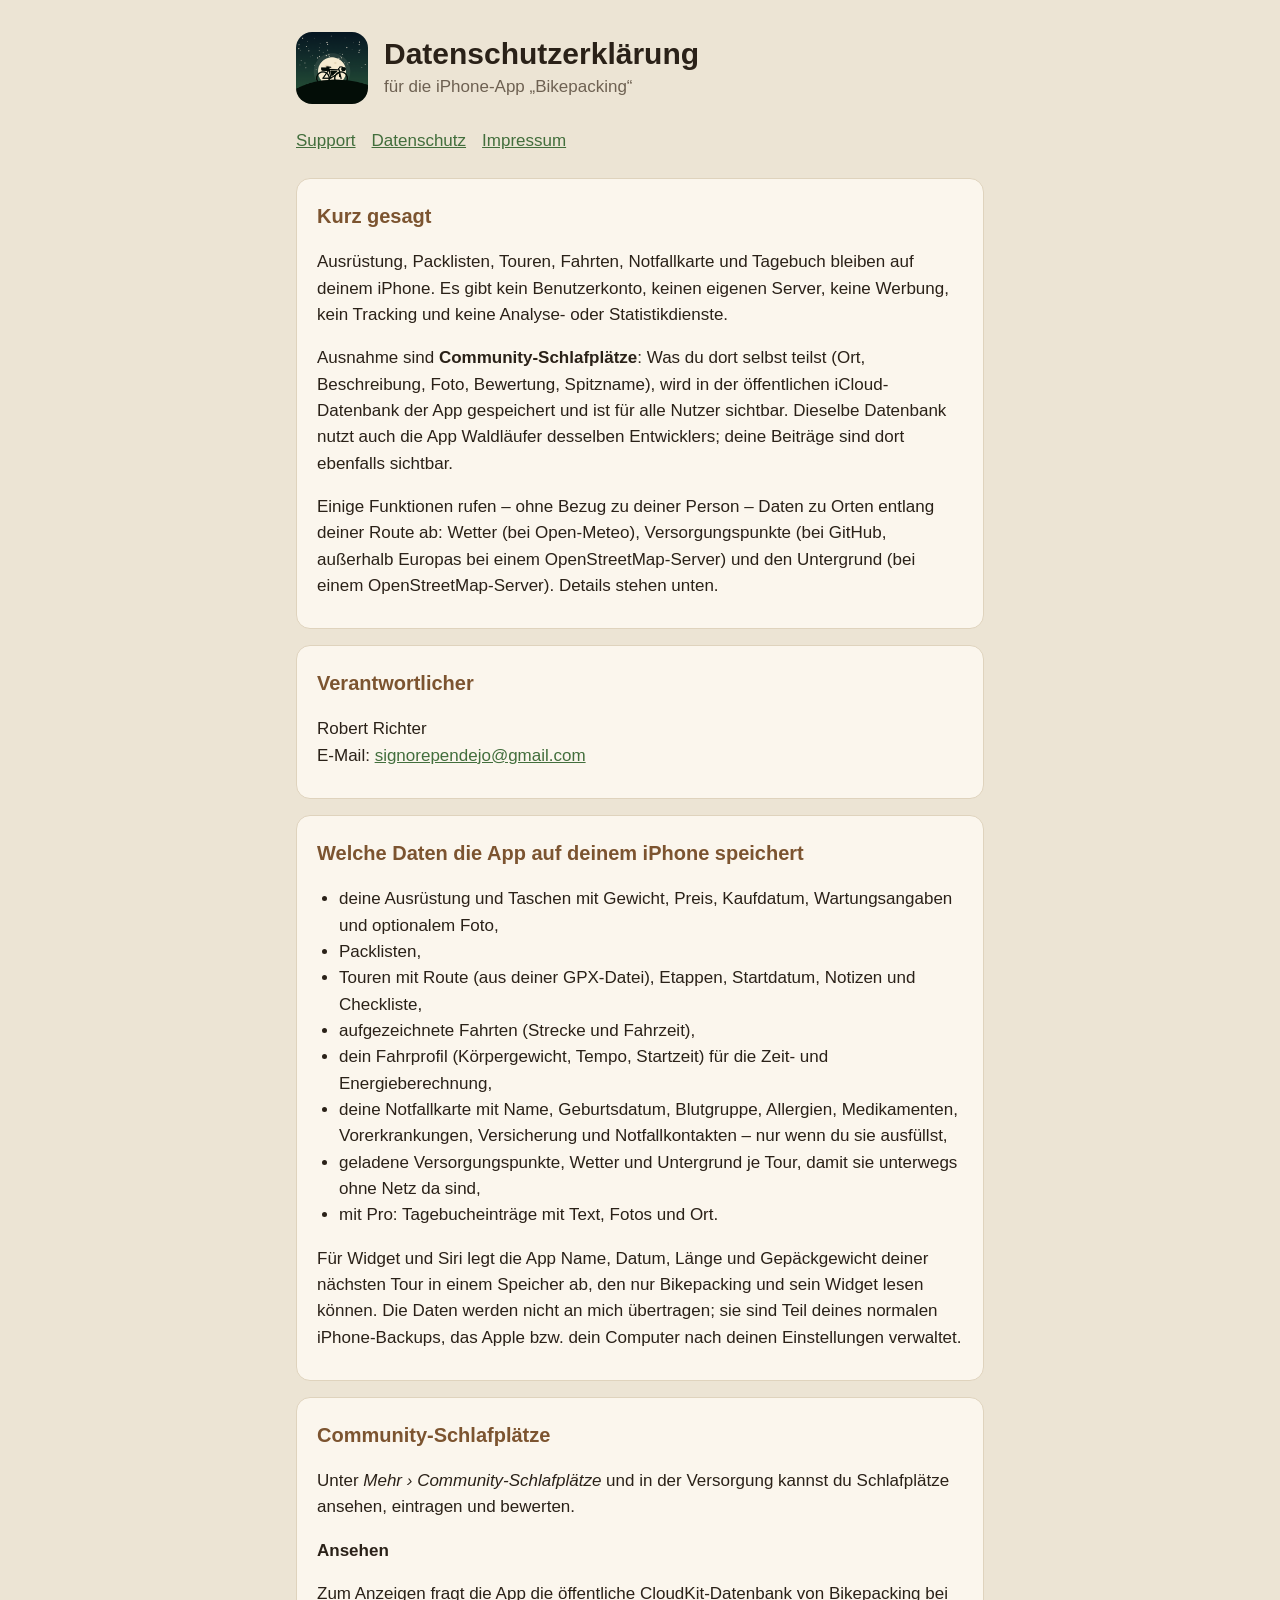
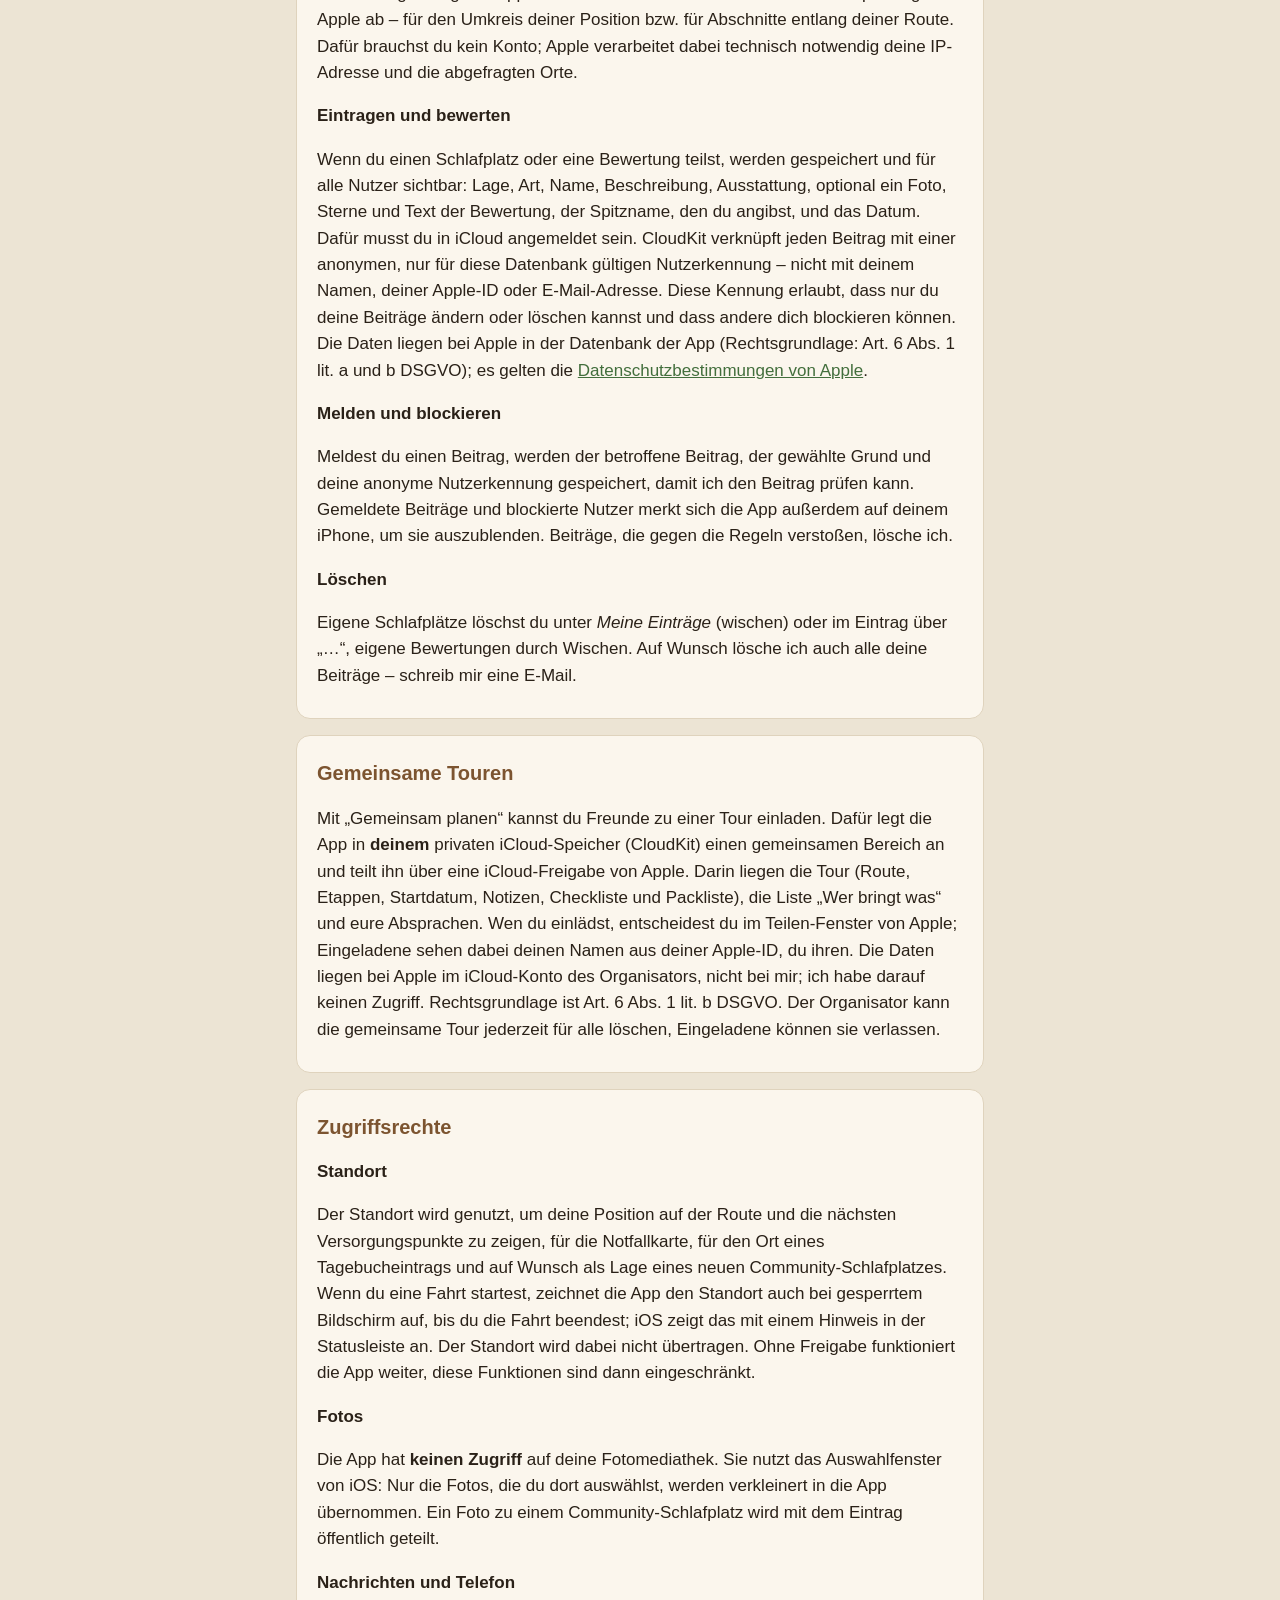
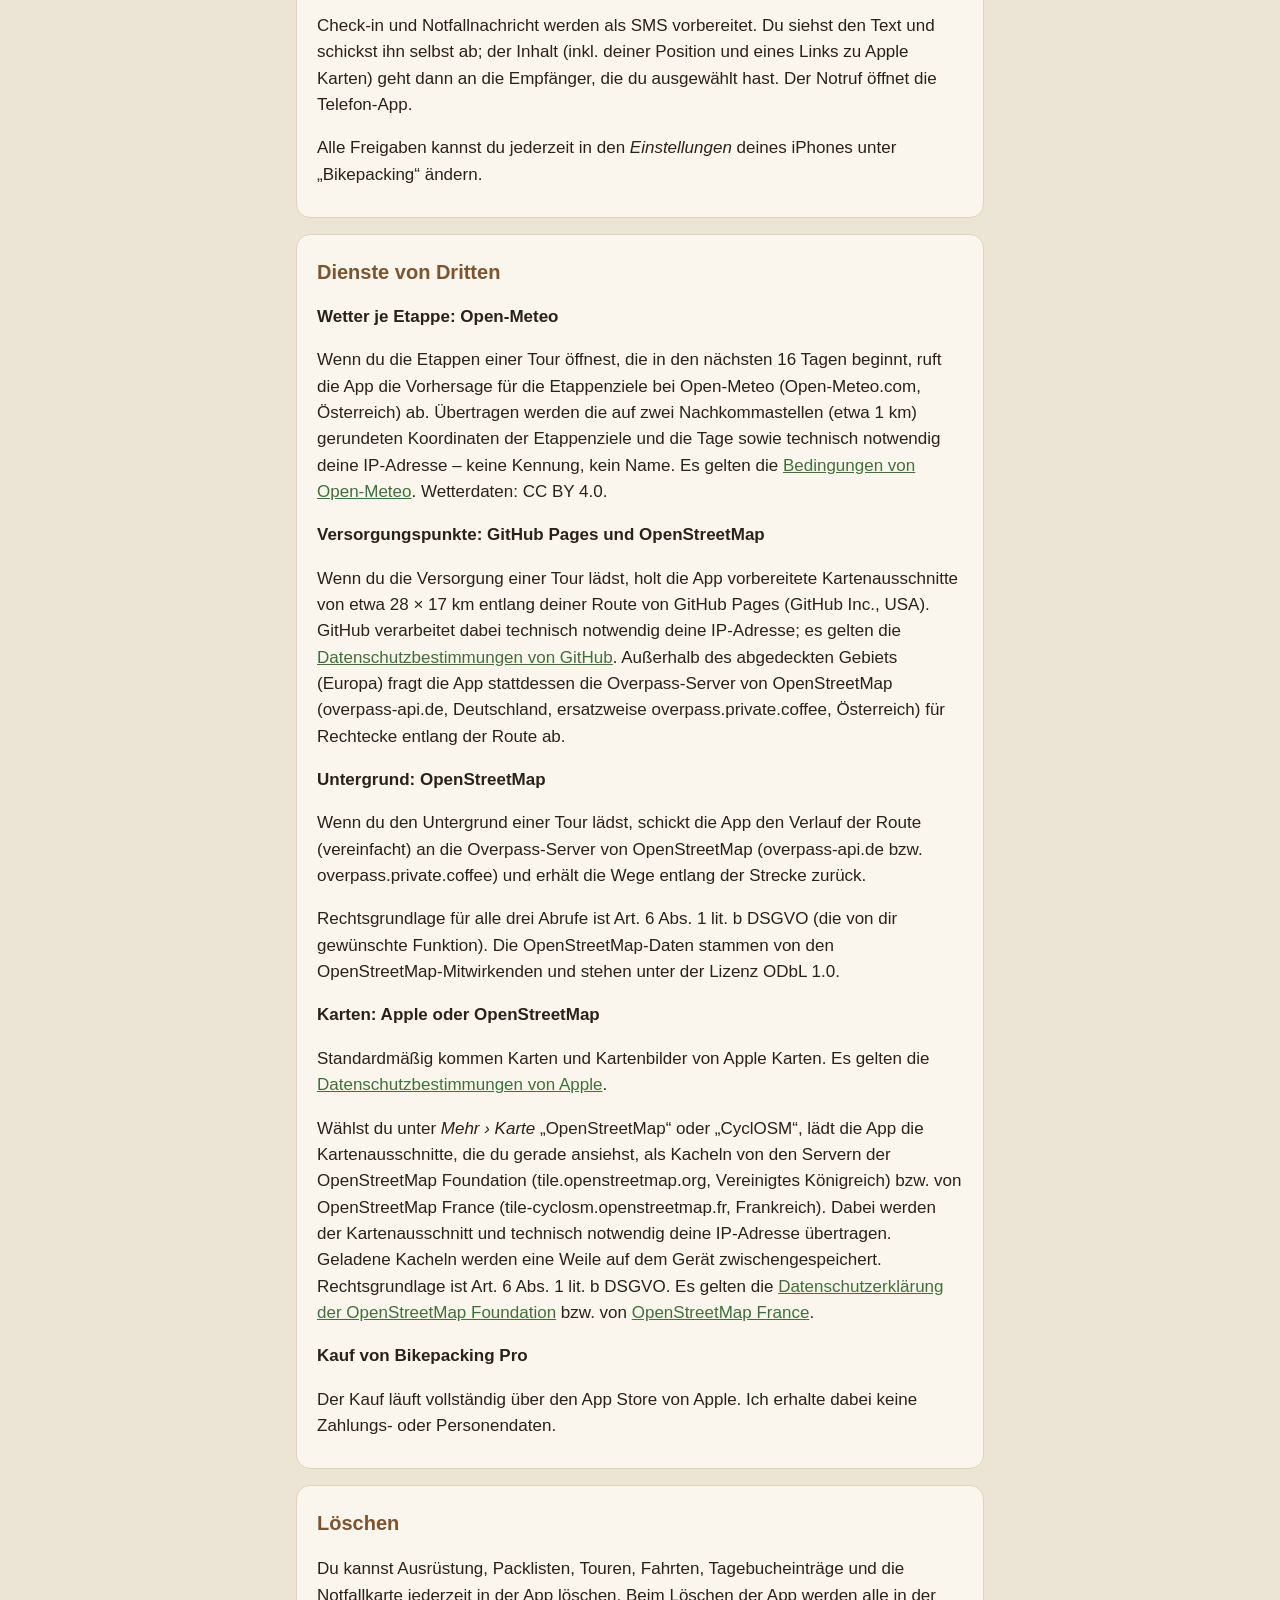
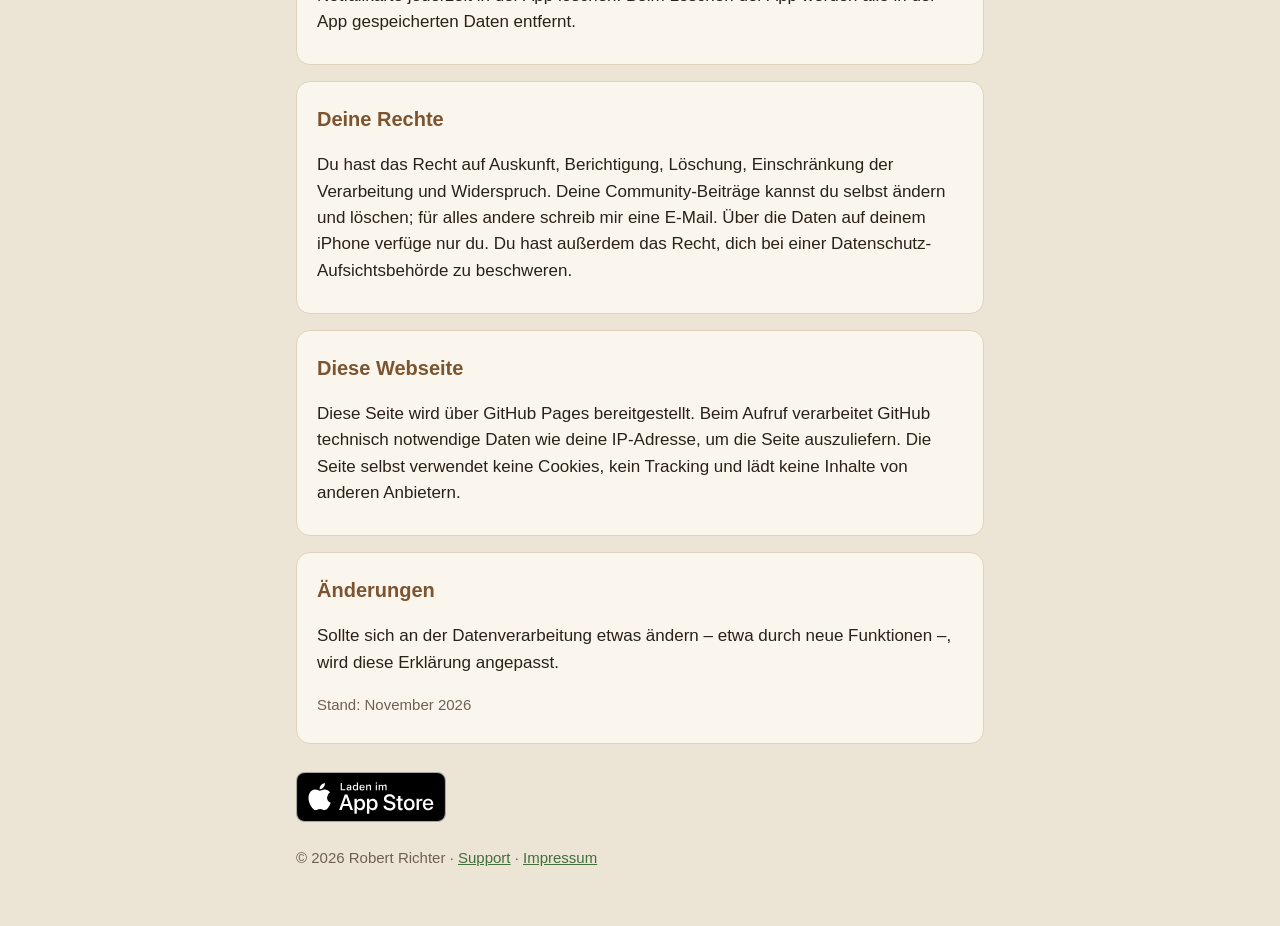
==== datenschutz.html @ 07f0cc4a "App-Store-Button in Impressum und Datenschutz Co-Authored-By: Claude Opus 5.5 <noreply@anthropic.com" ====
<!doctype html>
<html lang="de">
<head>
  <meta charset="utf-8">
  <meta name="viewport" content="width=device-width, initial-scale=1">
  <title>Bikepacking – Datenschutz</title>
  <meta name="description" content="Datenschutzerklärung der iPhone-App Bikepacking.">
  <link rel="icon" href="icon.png">
  <link rel="stylesheet" href="style.css">
</head>
<body>
<main>
  <header>
    <img src="icon.png" alt="">
    <div>
      <h1>Datenschutzerklärung</h1>
      <p>für die iPhone-App „Bikepacking“</p>
    </div>
  </header>
  <nav>
    <a href="./">Support</a>
    <a href="datenschutz.html">Datenschutz</a>
    <a href="impressum.html">Impressum</a>
  </nav>

  <section>
    <h2>Kurz gesagt</h2>
    <p>Ausrüstung, Packlisten, Touren, Fahrten, Notfallkarte und Tagebuch bleiben auf deinem iPhone. Es gibt kein Benutzerkonto,
      keinen eigenen Server, keine Werbung, kein Tracking und keine Analyse- oder Statistikdienste.</p>
    <p>Ausnahme sind <strong>Community-Schlafplätze</strong>: Was du dort selbst teilst (Ort, Beschreibung, Foto, Bewertung, Spitzname),
      wird in der öffentlichen iCloud-Datenbank der App gespeichert und ist für alle Nutzer sichtbar. Dieselbe Datenbank nutzt auch die App
      Waldläufer desselben Entwicklers; deine Beiträge sind dort ebenfalls sichtbar.</p>
    <p>Einige Funktionen rufen – ohne Bezug zu deiner Person – Daten zu Orten entlang deiner Route ab: Wetter (bei Open-Meteo),
      Versorgungspunkte (bei GitHub, außerhalb Europas bei einem OpenStreetMap-Server) und den Untergrund (bei einem
      OpenStreetMap-Server). Details stehen unten.</p>
  </section>

  <section>
    <h2>Verantwortlicher</h2>
    <p>Robert Richter<br>
      E-Mail: <a href="mailto:signorependejo@gmail.com">signorependejo@gmail.com</a></p>
  </section>

  <section>
    <h2>Welche Daten die App auf deinem iPhone speichert</h2>
    <ul>
      <li>deine Ausrüstung und Taschen mit Gewicht, Preis, Kaufdatum, Wartungsangaben und optionalem Foto,</li>
      <li>Packlisten,</li>
      <li>Touren mit Route (aus deiner GPX-Datei), Etappen, Startdatum, Notizen und Checkliste,</li>
      <li>aufgezeichnete Fahrten (Strecke und Fahrzeit),</li>
      <li>dein Fahrprofil (Körpergewicht, Tempo, Startzeit) für die Zeit- und Energieberechnung,</li>
      <li>deine Notfallkarte mit Name, Geburtsdatum, Blutgruppe, Allergien, Medikamenten, Vorerkrankungen, Versicherung und
        Notfallkontakten – nur wenn du sie ausfüllst,</li>
      <li>geladene Versorgungspunkte, Wetter und Untergrund je Tour, damit sie unterwegs ohne Netz da sind,</li>
      <li>mit Pro: Tagebucheinträge mit Text, Fotos und Ort.</li>
    </ul>
    <p>Für Widget und Siri legt die App Name, Datum, Länge und Gepäckgewicht deiner nächsten Tour in einem Speicher ab, den nur
      Bikepacking und sein Widget lesen können. Die Daten werden nicht an mich übertragen; sie sind Teil deines normalen
      iPhone-Backups, das Apple bzw. dein Computer nach deinen Einstellungen verwaltet.</p>
  </section>

  <section>
    <h2>Community-Schlafplätze</h2>
    <p>Unter <em>Mehr › Community-Schlafplätze</em> und in der Versorgung kannst du Schlafplätze ansehen, eintragen und bewerten.</p>
    <h3>Ansehen</h3>
    <p>Zum Anzeigen fragt die App die öffentliche CloudKit-Datenbank von Bikepacking bei Apple ab – für den Umkreis deiner Position
      bzw. für Abschnitte entlang deiner Route. Dafür brauchst du kein Konto; Apple verarbeitet dabei technisch notwendig deine
      IP-Adresse und die abgefragten Orte.</p>
    <h3>Eintragen und bewerten</h3>
    <p>Wenn du einen Schlafplatz oder eine Bewertung teilst, werden gespeichert und für alle Nutzer sichtbar: Lage, Art, Name,
      Beschreibung, Ausstattung, optional ein Foto, Sterne und Text der Bewertung, der Spitzname, den du angibst, und das Datum.
      Dafür musst du in iCloud angemeldet sein. CloudKit verknüpft jeden Beitrag mit einer anonymen, nur für diese Datenbank gültigen
      Nutzerkennung – nicht mit deinem Namen, deiner Apple-ID oder E-Mail-Adresse. Diese Kennung erlaubt, dass nur du deine
      Beiträge ändern oder löschen kannst und dass andere dich blockieren können. Die Daten liegen bei Apple in der Datenbank
      der App (Rechtsgrundlage: Art. 6 Abs. 1 lit. a und b DSGVO); es gelten die
      <a href="https://www.apple.com/de/legal/privacy/">Datenschutzbestimmungen von Apple</a>.</p>
    <h3>Melden und blockieren</h3>
    <p>Meldest du einen Beitrag, werden der betroffene Beitrag, der gewählte Grund und deine anonyme Nutzerkennung gespeichert, damit
      ich den Beitrag prüfen kann. Gemeldete Beiträge und blockierte Nutzer merkt sich die App außerdem auf deinem iPhone, um sie
      auszublenden. Beiträge, die gegen die Regeln verstoßen, lösche ich.</p>
    <h3>Löschen</h3>
    <p>Eigene Schlafplätze löschst du unter <em>Meine Einträge</em> (wischen) oder im Eintrag über „…“, eigene Bewertungen durch
      Wischen. Auf Wunsch lösche ich auch alle deine Beiträge – schreib mir eine E-Mail.</p>
  </section>

  <section>
    <h2>Gemeinsame Touren</h2>
    <p>Mit „Gemeinsam planen“ kannst du Freunde zu einer Tour einladen. Dafür legt die App in <strong>deinem</strong> privaten
      iCloud-Speicher (CloudKit) einen gemeinsamen Bereich an und teilt ihn über eine iCloud-Freigabe von Apple. Darin liegen die
      Tour (Route, Etappen, Startdatum, Notizen, Checkliste und Packliste), die Liste „Wer bringt was“ und eure Absprachen.
      Wen du einlädst, entscheidest du im Teilen-Fenster von Apple; Eingeladene sehen dabei deinen Namen aus deiner Apple-ID, du ihren.
      Die Daten liegen bei Apple im iCloud-Konto des Organisators, nicht bei mir; ich habe darauf keinen Zugriff. Rechtsgrundlage ist
      Art. 6 Abs. 1 lit. b DSGVO. Der Organisator kann die gemeinsame Tour jederzeit für alle löschen, Eingeladene können sie verlassen.</p>
  </section>

  <section>
    <h2>Zugriffsrechte</h2>
    <h3>Standort</h3>
    <p>Der Standort wird genutzt, um deine Position auf der Route und die nächsten Versorgungspunkte zu zeigen, für die
      Notfallkarte, für den Ort eines Tagebucheintrags und auf Wunsch als Lage eines neuen Community-Schlafplatzes. Wenn du eine Fahrt startest, zeichnet die App den Standort auch bei
      gesperrtem Bildschirm auf, bis du die Fahrt beendest; iOS zeigt das mit einem Hinweis in der Statusleiste an. Der Standort
      wird dabei nicht übertragen. Ohne Freigabe funktioniert die App weiter, diese Funktionen sind dann eingeschränkt.</p>
    <h3>Fotos</h3>
    <p>Die App hat <strong>keinen Zugriff</strong> auf deine Fotomediathek. Sie nutzt das Auswahlfenster von iOS: Nur die Fotos,
      die du dort auswählst, werden verkleinert in die App übernommen. Ein Foto zu einem Community-Schlafplatz wird mit dem
      Eintrag öffentlich geteilt.</p>
    <h3>Nachrichten und Telefon</h3>
    <p>Check-in und Notfallnachricht werden als SMS vorbereitet. Du siehst den Text und schickst ihn selbst ab; der Inhalt
      (inkl. deiner Position und eines Links zu Apple Karten) geht dann an die Empfänger, die du ausgewählt hast. Der Notruf
      öffnet die Telefon-App.</p>
    <p>Alle Freigaben kannst du jederzeit in den <em>Einstellungen</em> deines iPhones unter „Bikepacking“ ändern.</p>
  </section>

  <section>
    <h2>Dienste von Dritten</h2>
    <h3>Wetter je Etappe: Open-Meteo</h3>
    <p>Wenn du die Etappen einer Tour öffnest, die in den nächsten 16 Tagen beginnt, ruft die App die Vorhersage für die
      Etappenziele bei Open-Meteo (Open-Meteo.com, Österreich) ab. Übertragen werden die auf zwei Nachkommastellen (etwa 1 km)
      gerundeten Koordinaten der Etappenziele und die Tage sowie technisch notwendig deine IP-Adresse – keine Kennung, kein Name.
      Es gelten die <a href="https://open-meteo.com/en/terms">Bedingungen von Open-Meteo</a>. Wetterdaten: CC BY 4.0.</p>
    <h3>Versorgungspunkte: GitHub Pages und OpenStreetMap</h3>
    <p>Wenn du die Versorgung einer Tour lädst, holt die App vorbereitete Kartenausschnitte von etwa 28 × 17 km entlang deiner
      Route von GitHub Pages (GitHub Inc., USA). GitHub verarbeitet dabei technisch notwendig deine IP-Adresse; es gelten die
      <a href="https://docs.github.com/de/site-policy/privacy-policies/github-general-privacy-statement">Datenschutzbestimmungen von GitHub</a>.
      Außerhalb des abgedeckten Gebiets (Europa) fragt die App stattdessen die Overpass-Server von OpenStreetMap
      (overpass-api.de, Deutschland, ersatzweise overpass.private.coffee, Österreich) für Rechtecke entlang der Route ab.</p>
    <h3>Untergrund: OpenStreetMap</h3>
    <p>Wenn du den Untergrund einer Tour lädst, schickt die App den Verlauf der Route (vereinfacht) an die Overpass-Server von
      OpenStreetMap (overpass-api.de bzw. overpass.private.coffee) und erhält die Wege entlang der Strecke zurück.</p>
    <p>Rechtsgrundlage für alle drei Abrufe ist Art. 6 Abs. 1 lit. b DSGVO (die von dir gewünschte Funktion). Die
      OpenStreetMap-Daten stammen von den OpenStreetMap-Mitwirkenden und stehen unter der Lizenz ODbL 1.0.</p>
    <h3>Karten: Apple oder OpenStreetMap</h3>
    <p>Standardmäßig kommen Karten und Kartenbilder von Apple Karten. Es gelten die
      <a href="https://www.apple.com/de/legal/privacy/">Datenschutzbestimmungen von Apple</a>.</p>
    <p>Wählst du unter <em>Mehr › Karte</em> „OpenStreetMap“ oder „CyclOSM“, lädt die App die Kartenausschnitte, die du gerade
      ansiehst, als Kacheln von den Servern der OpenStreetMap Foundation (tile.openstreetmap.org, Vereinigtes Königreich) bzw. von
      OpenStreetMap France (tile-cyclosm.openstreetmap.fr, Frankreich). Dabei werden der Kartenausschnitt und technisch notwendig
      deine IP-Adresse übertragen. Geladene Kacheln werden eine Weile auf dem Gerät zwischengespeichert. Rechtsgrundlage ist
      Art. 6 Abs. 1 lit. b DSGVO. Es gelten die <a href="https://osmfoundation.org/wiki/Privacy_Policy">Datenschutzerklärung der
      OpenStreetMap Foundation</a> bzw. von <a href="https://www.openstreetmap.fr/mentions-legales/">OpenStreetMap France</a>.</p>
    <h3>Kauf von Bikepacking Pro</h3>
    <p>Der Kauf läuft vollständig über den App Store von Apple. Ich erhalte dabei keine Zahlungs- oder Personendaten.</p>
  </section>

  <section>
    <h2>Löschen</h2>
    <p>Du kannst Ausrüstung, Packlisten, Touren, Fahrten, Tagebucheinträge und die Notfallkarte jederzeit in der App löschen.
      Beim Löschen der App werden alle in der App gespeicherten Daten entfernt.</p>
  </section>

  <section>
    <h2>Deine Rechte</h2>
    <p>Du hast das Recht auf Auskunft, Berichtigung, Löschung, Einschränkung der Verarbeitung und Widerspruch. Deine
      Community-Beiträge kannst du selbst ändern und löschen; für alles andere schreib mir eine E-Mail. Über die Daten auf deinem
      iPhone verfüge nur du. Du hast außerdem das Recht,
      dich bei einer Datenschutz-Aufsichtsbehörde zu beschweren.</p>
  </section>

  <section>
    <h2>Diese Webseite</h2>
    <p>Diese Seite wird über GitHub Pages bereitgestellt. Beim Aufruf verarbeitet GitHub technisch notwendige Daten wie deine
      IP-Adresse, um die Seite auszuliefern. Die Seite selbst verwendet keine Cookies, kein Tracking und lädt keine Inhalte von
      anderen Anbietern.</p>
  </section>

  <section>
    <h2>Änderungen</h2>
    <p>Sollte sich an der Datenverarbeitung etwas ändern – etwa durch neue Funktionen –, wird diese Erklärung angepasst.</p>
    <p class="muted">Stand: November 2026</p>
  </section>

  <p class="store">
    <a href="https://apps.apple.com/de/app/id6834628854"><img src="badge-appstore.svg" alt="Laden im App Store" width="150" height="50"></a>
  </p>

  <footer>
    © 2026 Robert Richter · <a href="./">Support</a> · <a href="impressum.html">Impressum</a>
  </footer>
</main>
</body>
</html>
---- style.css ----
:root {
  --bg: #ece4d4;
  --card: #fbf6ed;
  --text: #2a2118;
  --muted: #6e6152;
  --accent: #426e3c;
  --bark: #7c5430;
  --line: #dfd3bd;
}
@media (prefers-color-scheme: dark) {
  :root {
    --bg: #1c1812;
    --card: #302920;
    --text: #efe8dc;
    --muted: #b3a690;
    --accent: #7eb46d;
    --bark: #c69a6b;
    --line: #43392c;
  }
}
* { box-sizing: border-box; }
body {
  margin: 0;
  background: var(--bg);
  color: var(--text);
  font: 17px/1.55 -apple-system, BlinkMacSystemFont, "Segoe UI", Roboto, sans-serif;
}
main { max-width: 720px; margin: 0 auto; padding: 32px 16px 56px; }
header { display: flex; align-items: center; gap: 16px; margin-bottom: 24px; }
header img { width: 72px; height: 72px; border-radius: 16px; }
header h1 { margin: 0; font-size: 30px; line-height: 1.2; }
header p { margin: 2px 0 0; color: var(--muted); }
nav { display: flex; gap: 16px; margin-bottom: 24px; flex-wrap: wrap; }
a { color: var(--accent); }
section {
  background: var(--card);
  border: 1px solid var(--line);
  border-radius: 14px;
  padding: 4px 20px 12px;
  margin-bottom: 16px;
}
h2 { font-size: 20px; margin: 18px 0 6px; color: var(--bark); }
h3 { font-size: 17px; margin: 16px 0 4px; }
ul { padding-left: 22px; }
.muted, footer { color: var(--muted); font-size: 15px; }
.note { border-left: 4px solid var(--bark); padding-left: 12px; }
footer { margin-top: 24px; }

.store { margin: 28px 0 0; }
.store img { display: block; height: 50px; width: auto; }
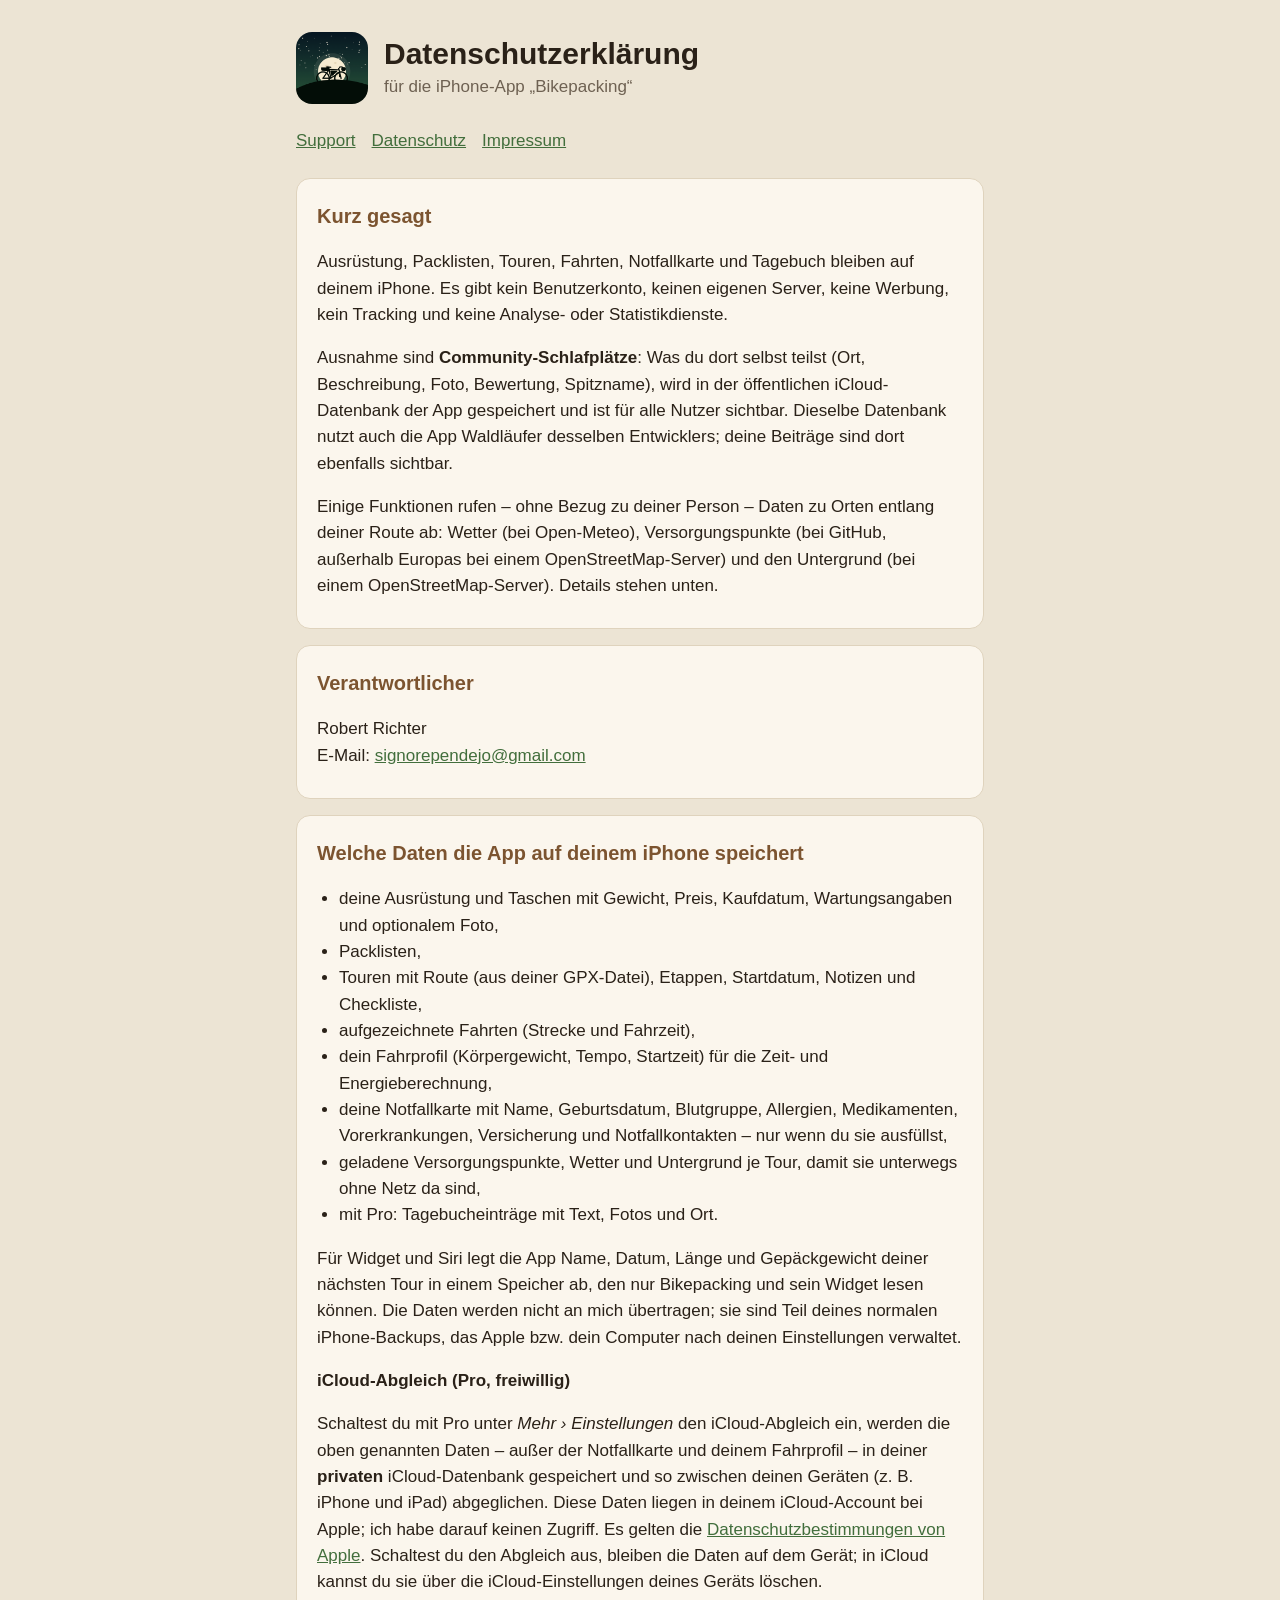
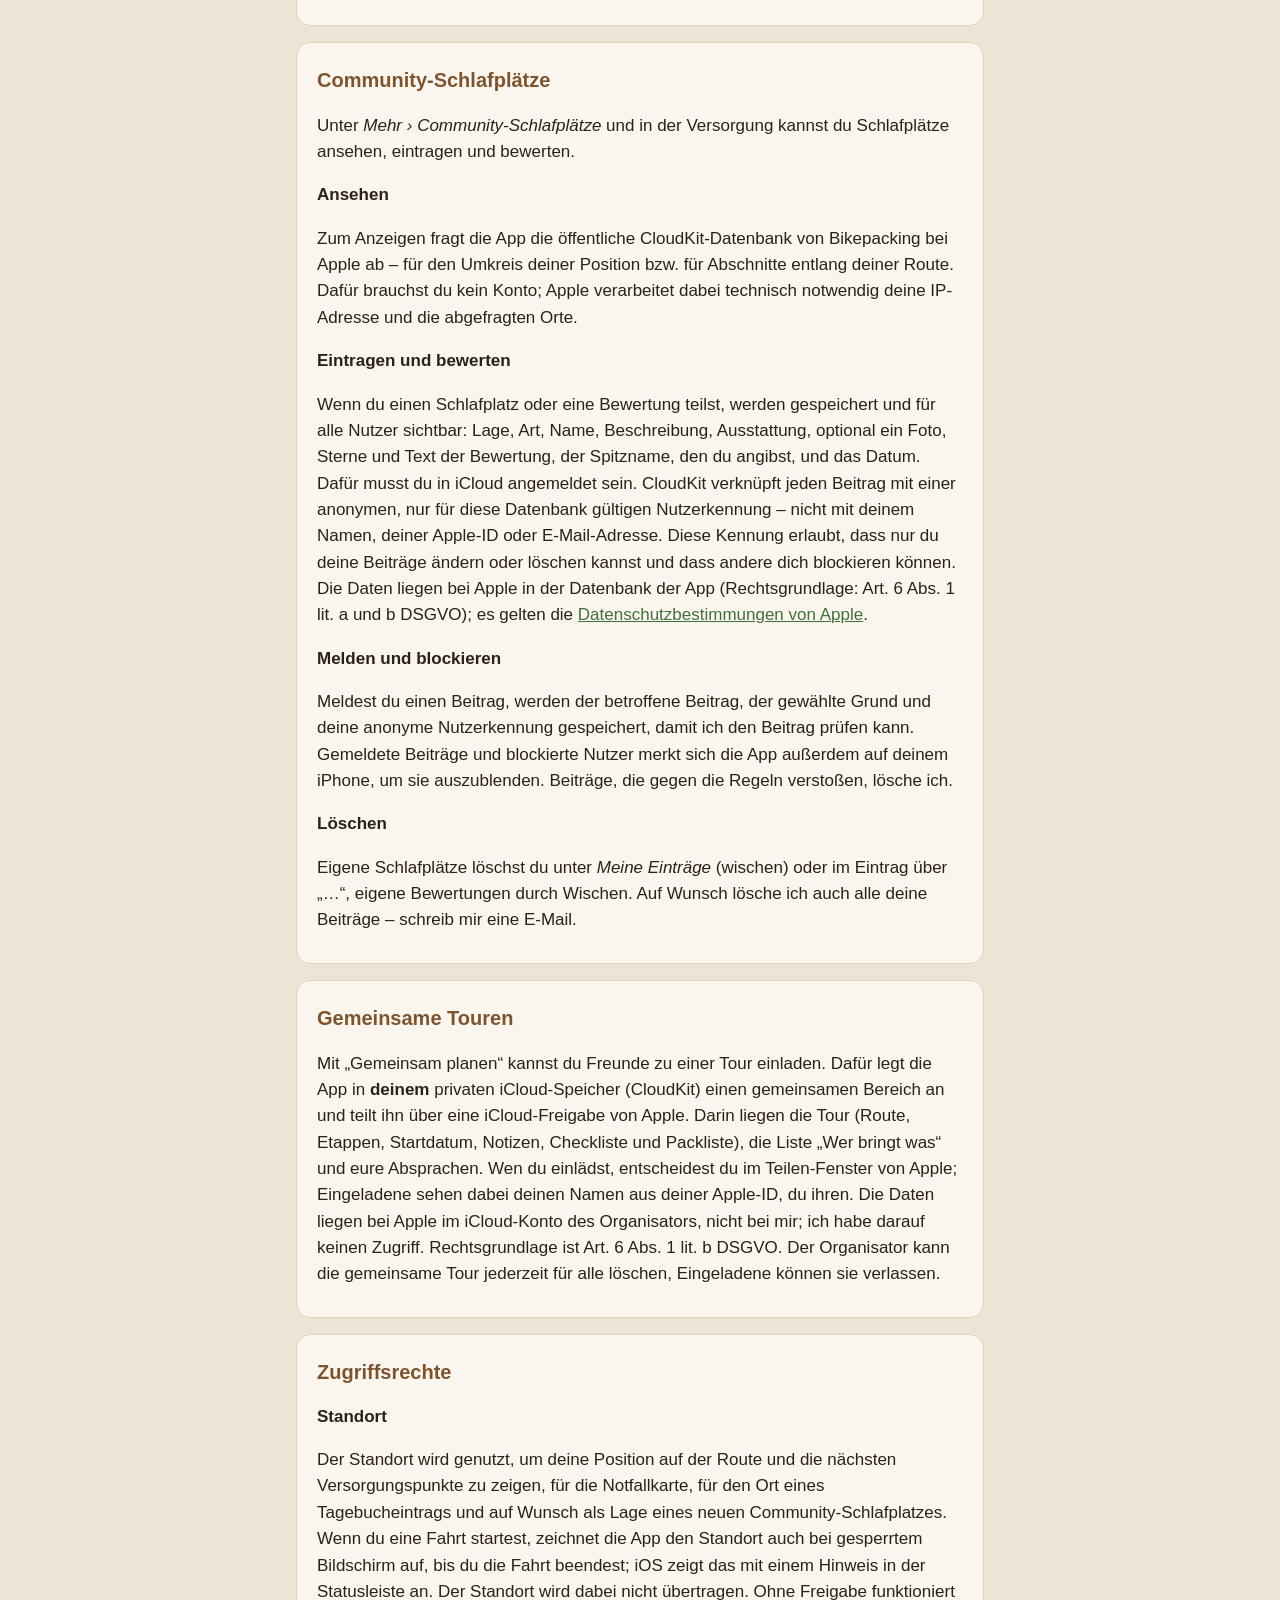
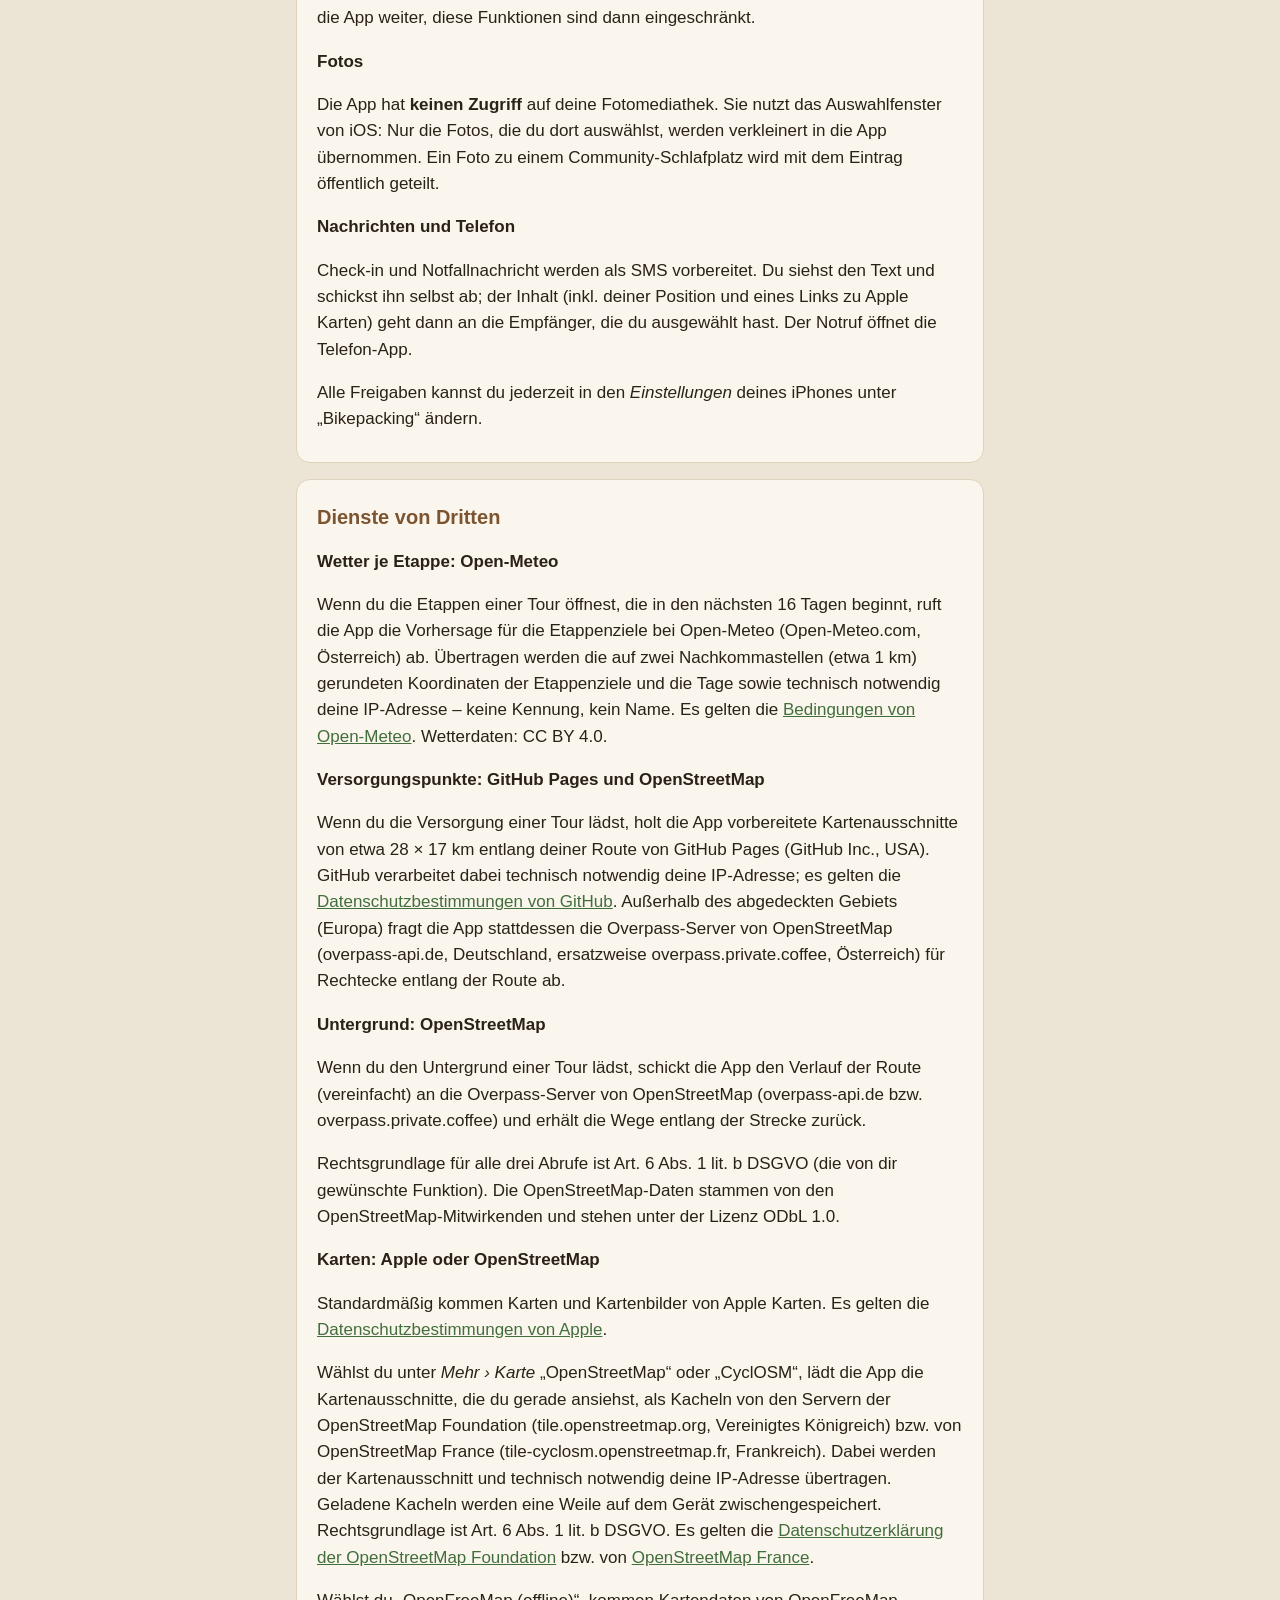
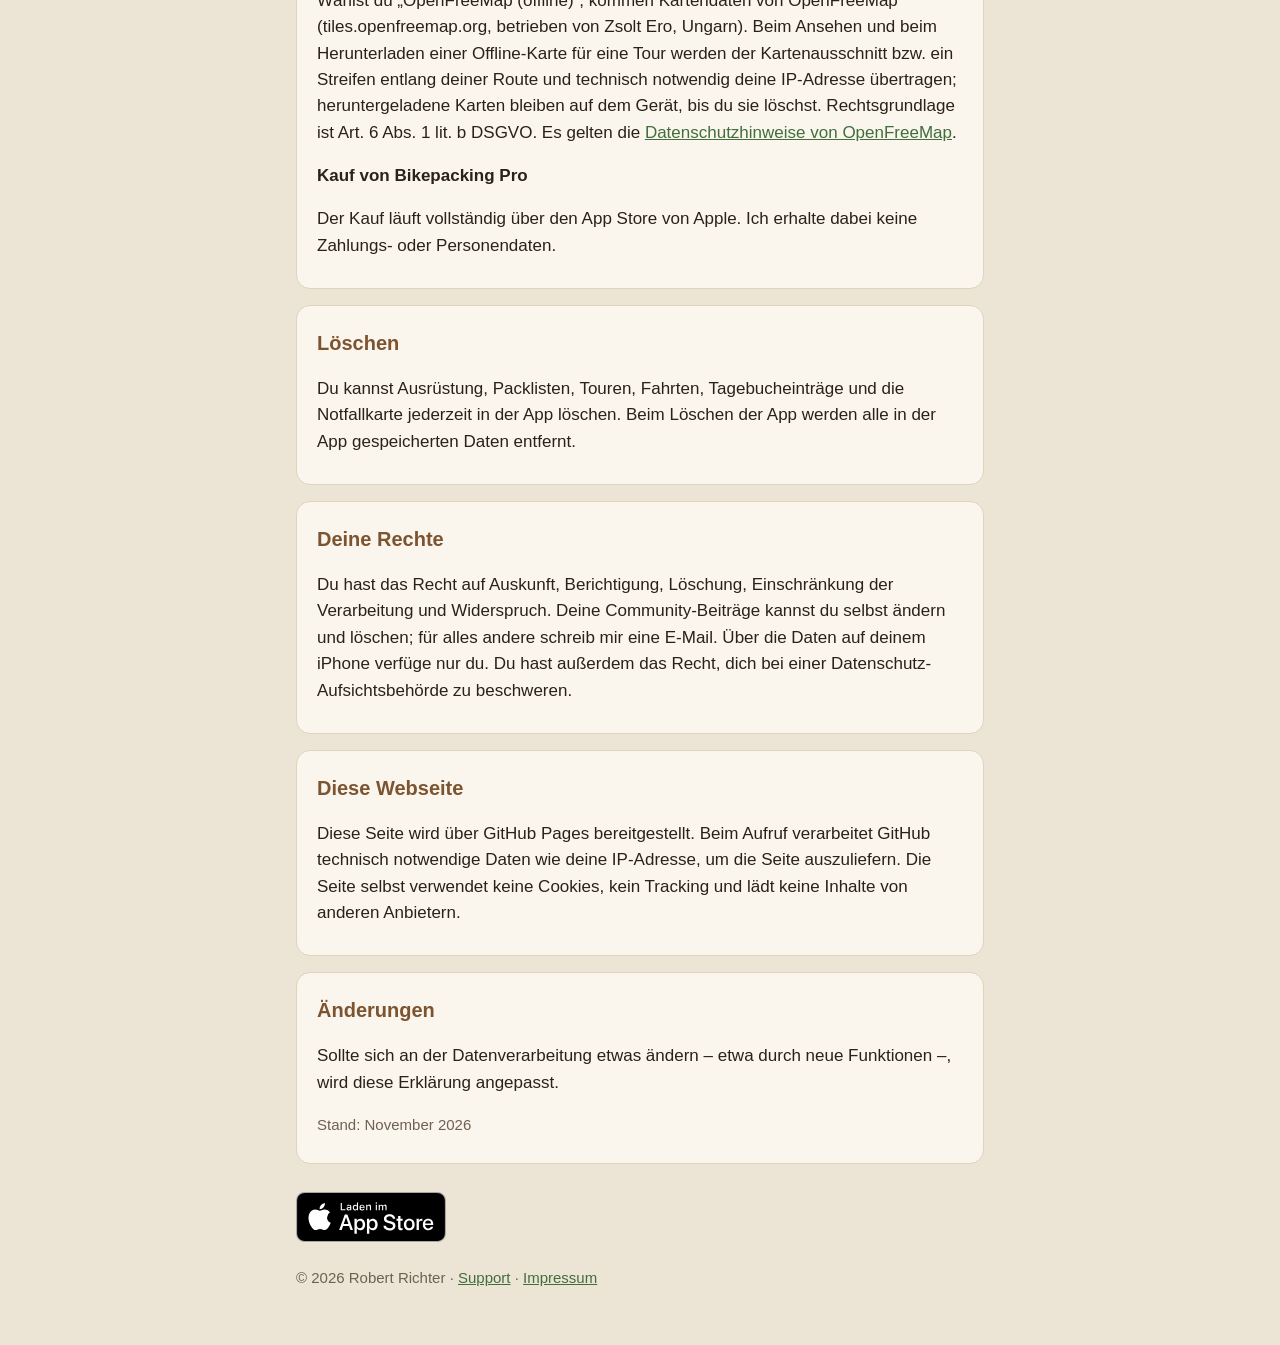
==== commit a6d37c22: "Datenschutz: iCloud-Abgleich (Pro) und OpenFreeMap-Offline-Karten Co-Authored-By: Claude Opus 5.5 <n" ====
--- a/datenschutz.html
+++ b/datenschutz.html
@@ -57,6 +57,13 @@
     <p>Für Widget und Siri legt die App Name, Datum, Länge und Gepäckgewicht deiner nächsten Tour in einem Speicher ab, den nur
       Bikepacking und sein Widget lesen können. Die Daten werden nicht an mich übertragen; sie sind Teil deines normalen
       iPhone-Backups, das Apple bzw. dein Computer nach deinen Einstellungen verwaltet.</p>
+    <h3>iCloud-Abgleich (Pro, freiwillig)</h3>
+    <p>Schaltest du mit Pro unter <em>Mehr › Einstellungen</em> den iCloud-Abgleich ein, werden die oben genannten Daten – außer
+      der Notfallkarte und deinem Fahrprofil – in deiner <strong>privaten</strong> iCloud-Datenbank gespeichert und so zwischen
+      deinen Geräten (z. B. iPhone und iPad) abgeglichen. Diese Daten liegen in deinem iCloud-Account bei Apple; ich habe darauf
+      keinen Zugriff. Es gelten die <a href="https://www.apple.com/de/legal/privacy/">Datenschutzbestimmungen von Apple</a>.
+      Schaltest du den Abgleich aus, bleiben die Daten auf dem Gerät; in iCloud kannst du sie über die iCloud-Einstellungen
+      deines Geräts löschen.</p>
   </section>
 
   <section>
@@ -138,6 +145,11 @@
       deine IP-Adresse übertragen. Geladene Kacheln werden eine Weile auf dem Gerät zwischengespeichert. Rechtsgrundlage ist
       Art. 6 Abs. 1 lit. b DSGVO. Es gelten die <a href="https://osmfoundation.org/wiki/Privacy_Policy">Datenschutzerklärung der
       OpenStreetMap Foundation</a> bzw. von <a href="https://www.openstreetmap.fr/mentions-legales/">OpenStreetMap France</a>.</p>
+    <p>Wählst du „OpenFreeMap (offline)“, kommen Kartendaten von OpenFreeMap (tiles.openfreemap.org, betrieben von Zsolt Ero,
+      Ungarn). Beim Ansehen und beim Herunterladen einer Offline-Karte für eine Tour werden der Kartenausschnitt bzw. ein
+      Streifen entlang deiner Route und technisch notwendig deine IP-Adresse übertragen; heruntergeladene Karten bleiben auf dem
+      Gerät, bis du sie löschst. Rechtsgrundlage ist Art. 6 Abs. 1 lit. b DSGVO. Es gelten die
+      <a href="https://openfreemap.org/privacy/">Datenschutzhinweise von OpenFreeMap</a>.</p>
     <h3>Kauf von Bikepacking Pro</h3>
     <p>Der Kauf läuft vollständig über den App Store von Apple. Ich erhalte dabei keine Zahlungs- oder Personendaten.</p>
   </section>
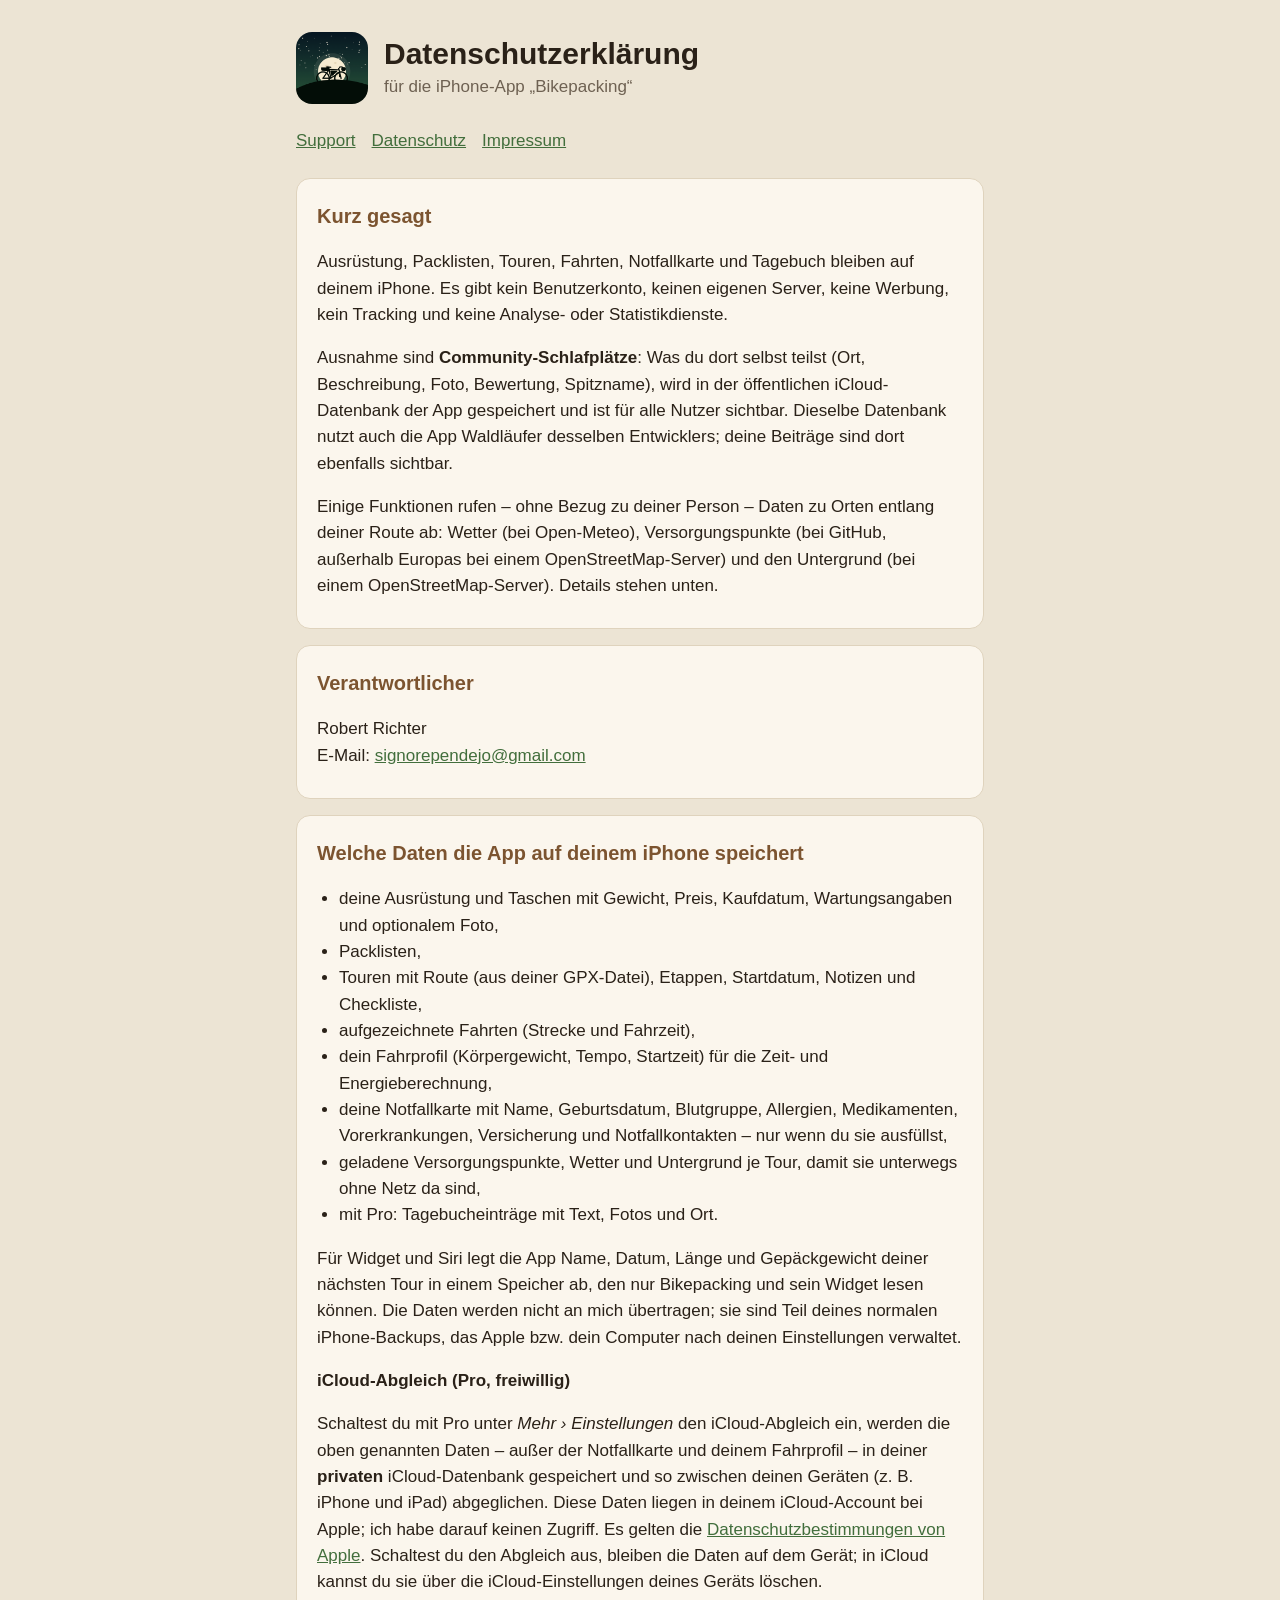
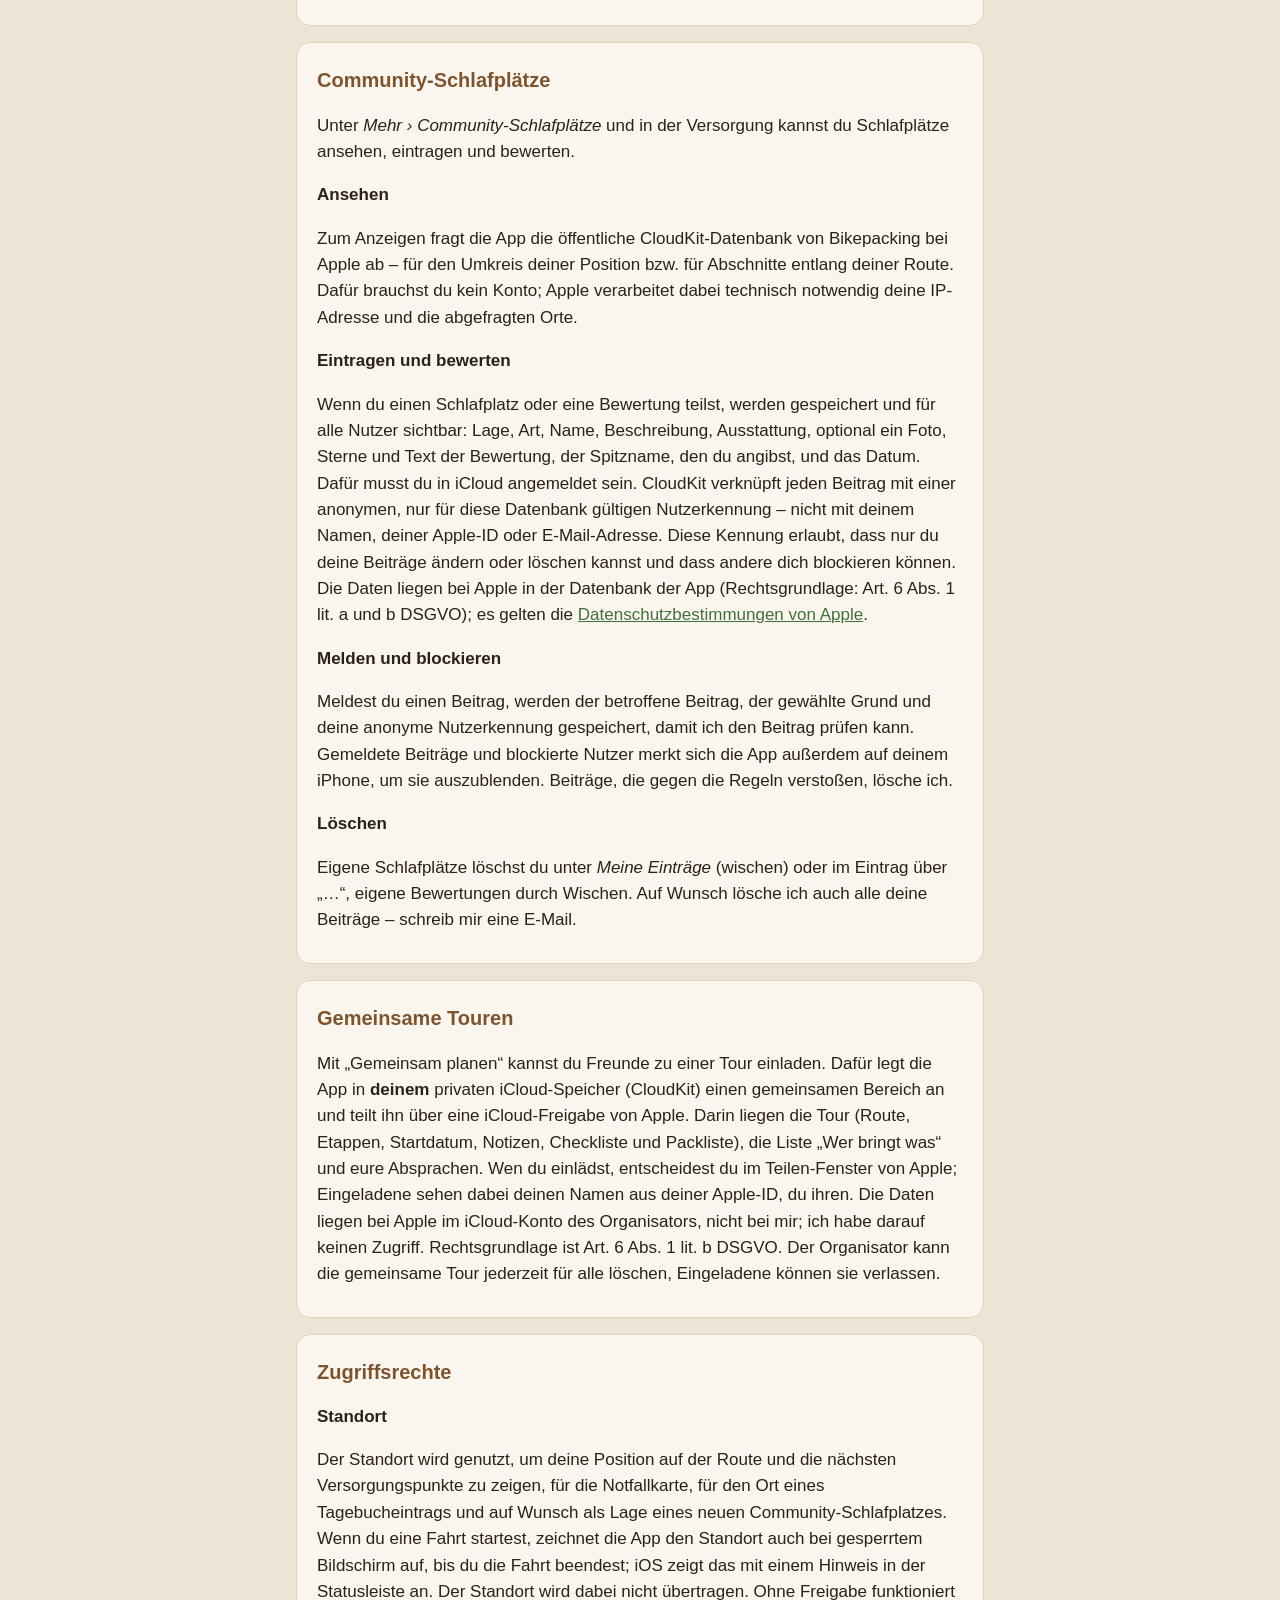
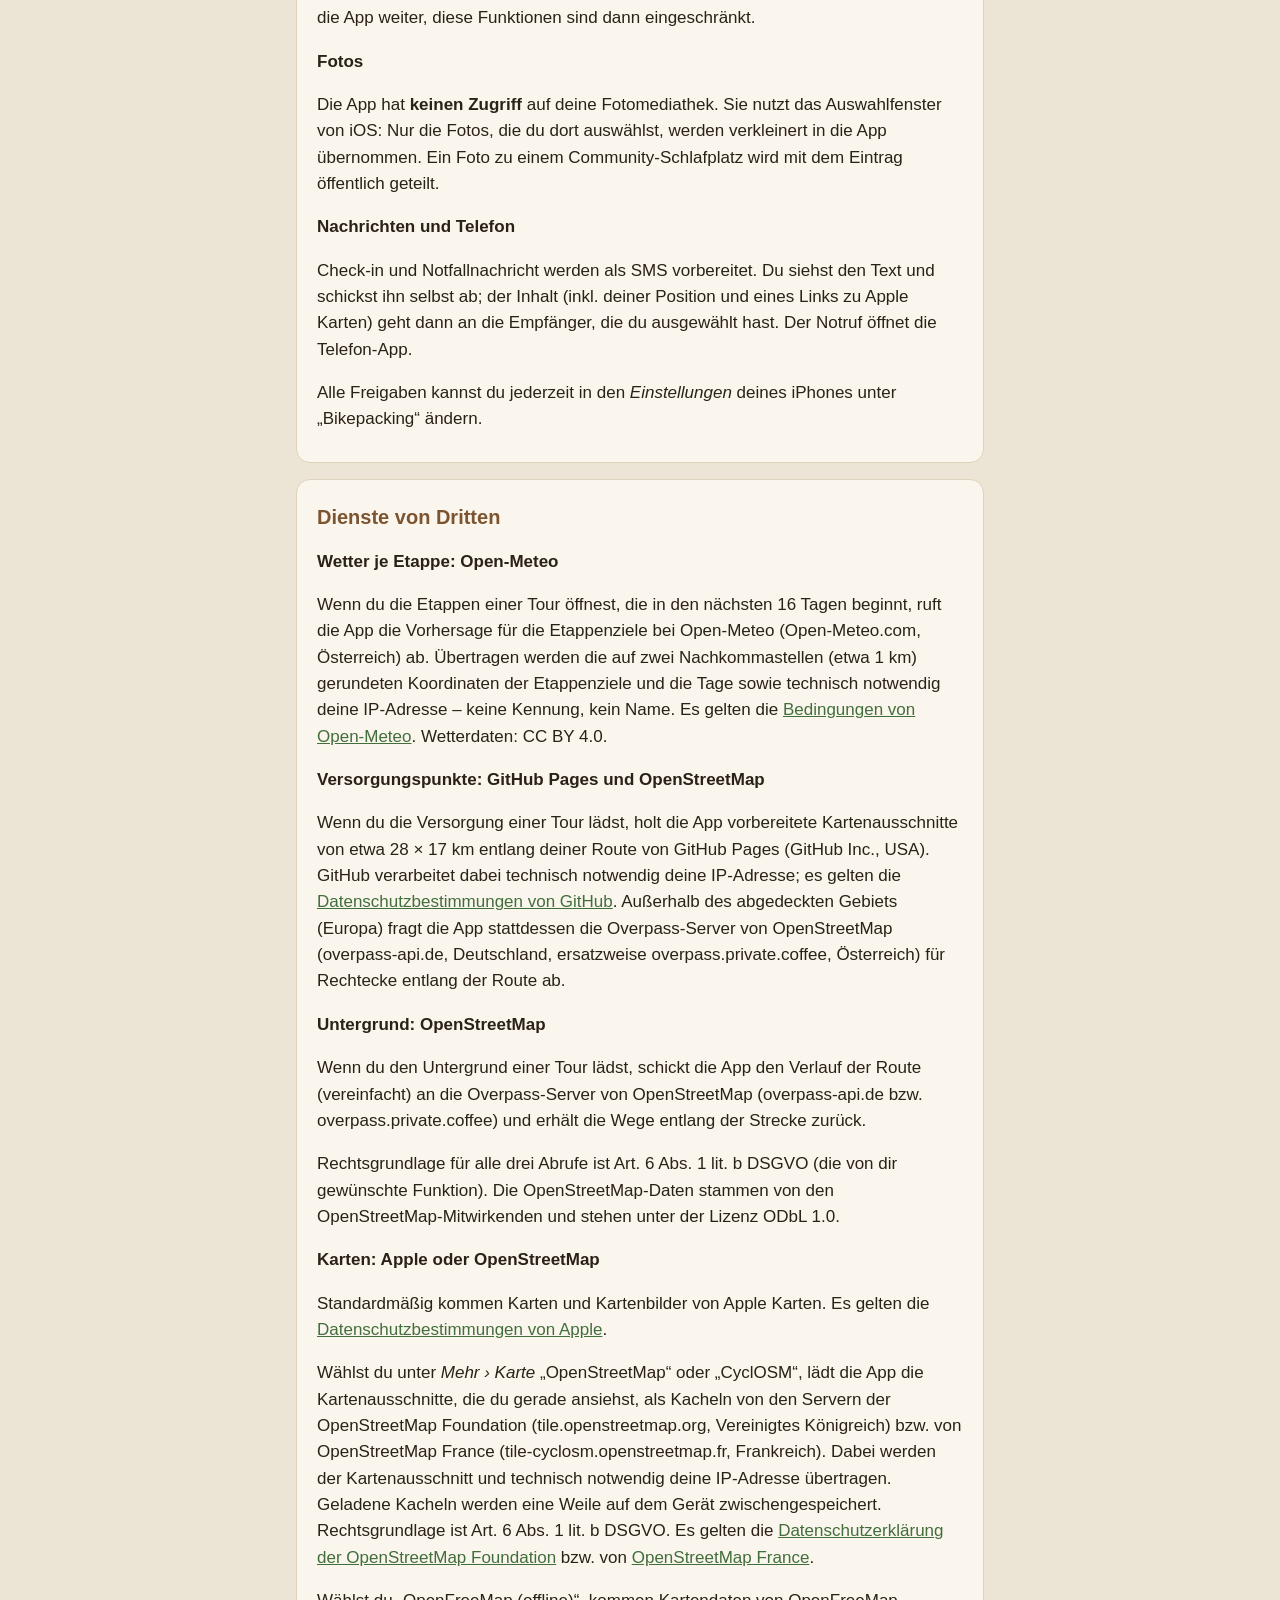
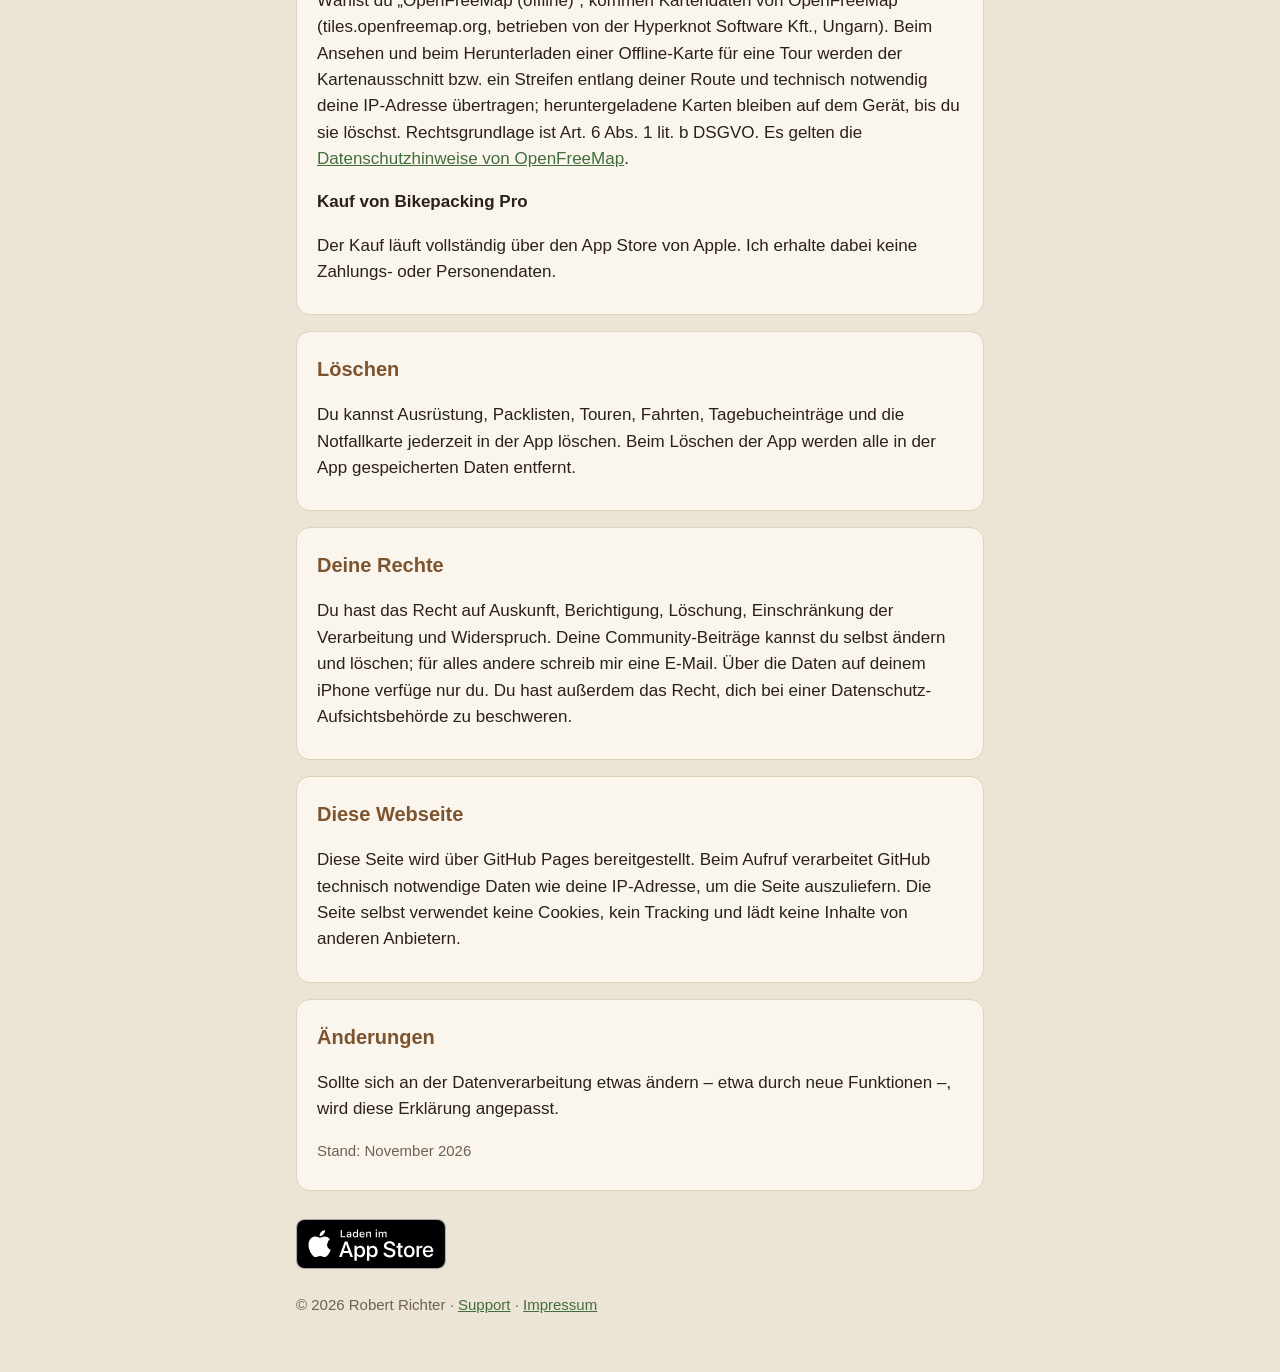
==== commit 07820a2e: "Datenschutz: Betreiber von OpenFreeMap korrigiert Co-Authored-By: Claude Opus 5.5 <noreply@anthropic" ====
--- a/datenschutz.html
+++ b/datenschutz.html
@@ -145,7 +145,7 @@
       deine IP-Adresse übertragen. Geladene Kacheln werden eine Weile auf dem Gerät zwischengespeichert. Rechtsgrundlage ist
       Art. 6 Abs. 1 lit. b DSGVO. Es gelten die <a href="https://osmfoundation.org/wiki/Privacy_Policy">Datenschutzerklärung der
       OpenStreetMap Foundation</a> bzw. von <a href="https://www.openstreetmap.fr/mentions-legales/">OpenStreetMap France</a>.</p>
-    <p>Wählst du „OpenFreeMap (offline)“, kommen Kartendaten von OpenFreeMap (tiles.openfreemap.org, betrieben von Zsolt Ero,
+    <p>Wählst du „OpenFreeMap (offline)“, kommen Kartendaten von OpenFreeMap (tiles.openfreemap.org, betrieben von der Hyperknot Software Kft.,
       Ungarn). Beim Ansehen und beim Herunterladen einer Offline-Karte für eine Tour werden der Kartenausschnitt bzw. ein
       Streifen entlang deiner Route und technisch notwendig deine IP-Adresse übertragen; heruntergeladene Karten bleiben auf dem
       Gerät, bis du sie löschst. Rechtsgrundlage ist Art. 6 Abs. 1 lit. b DSGVO. Es gelten die
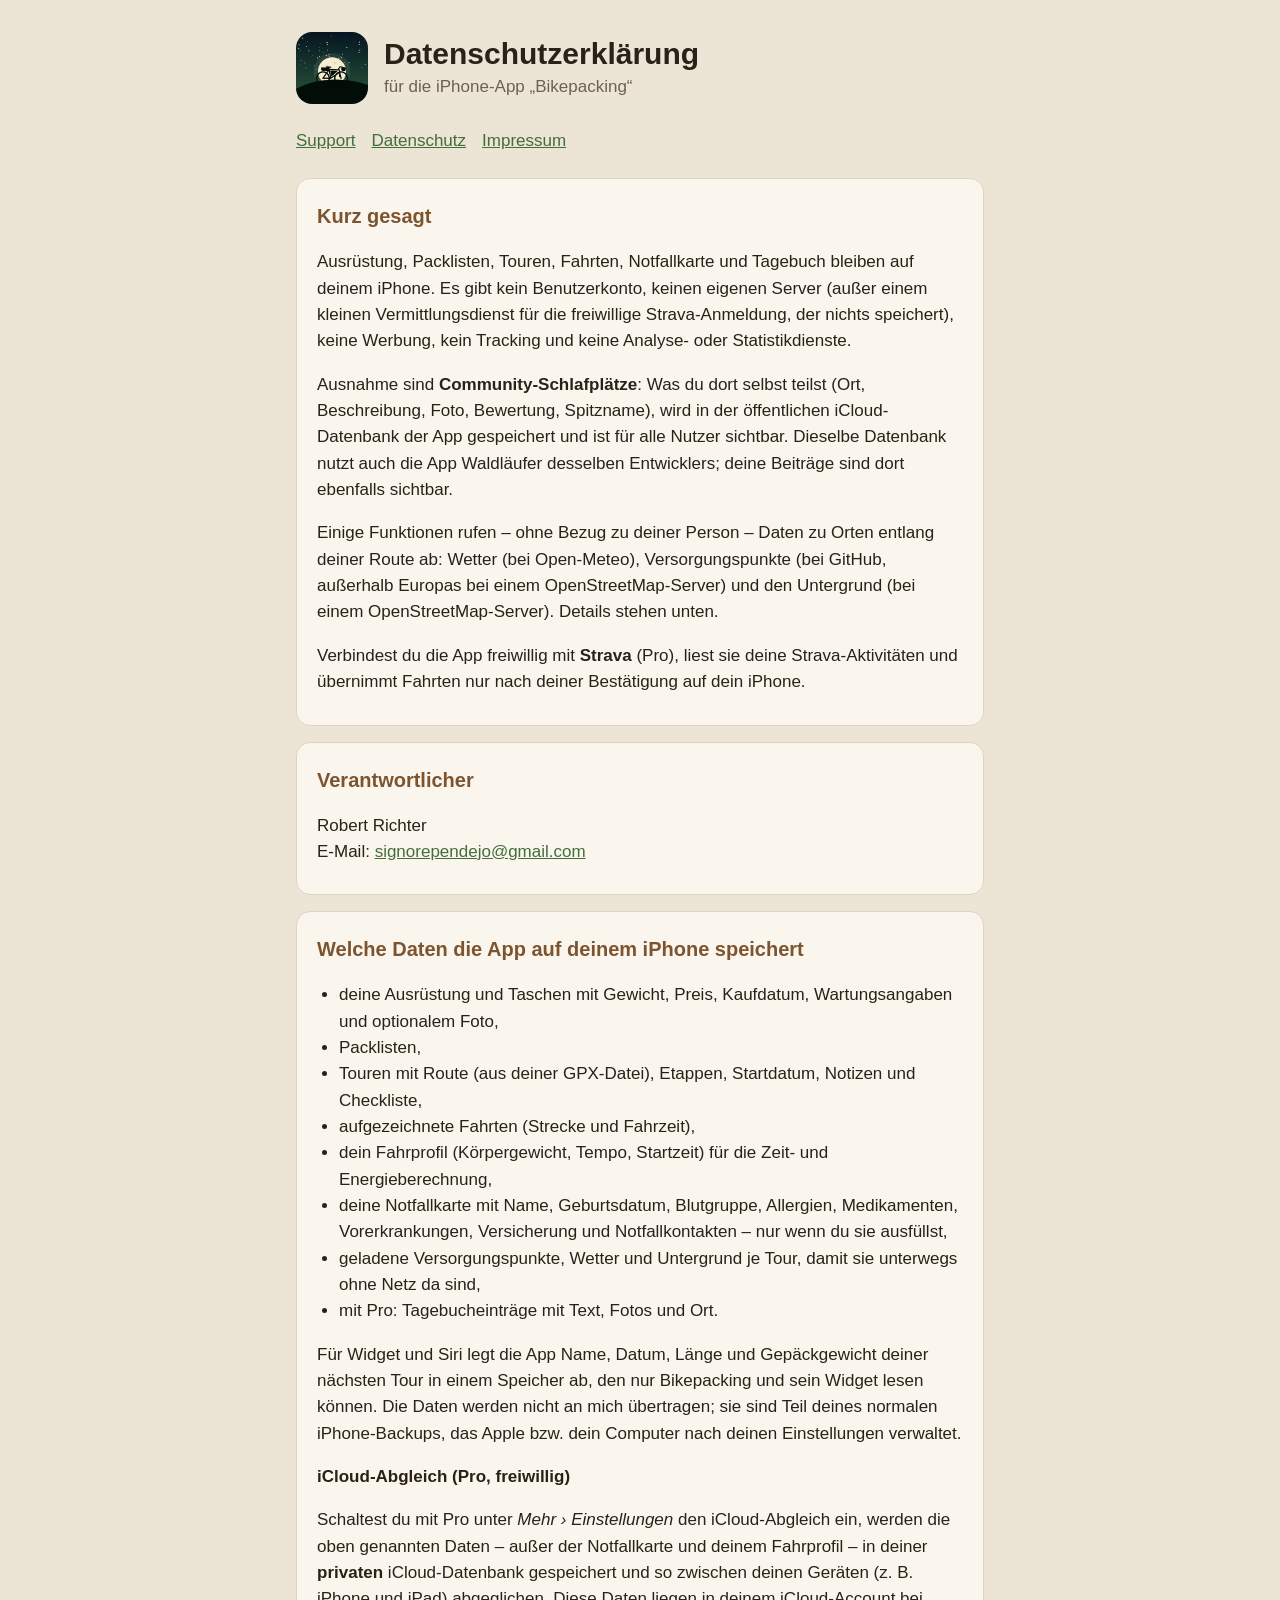
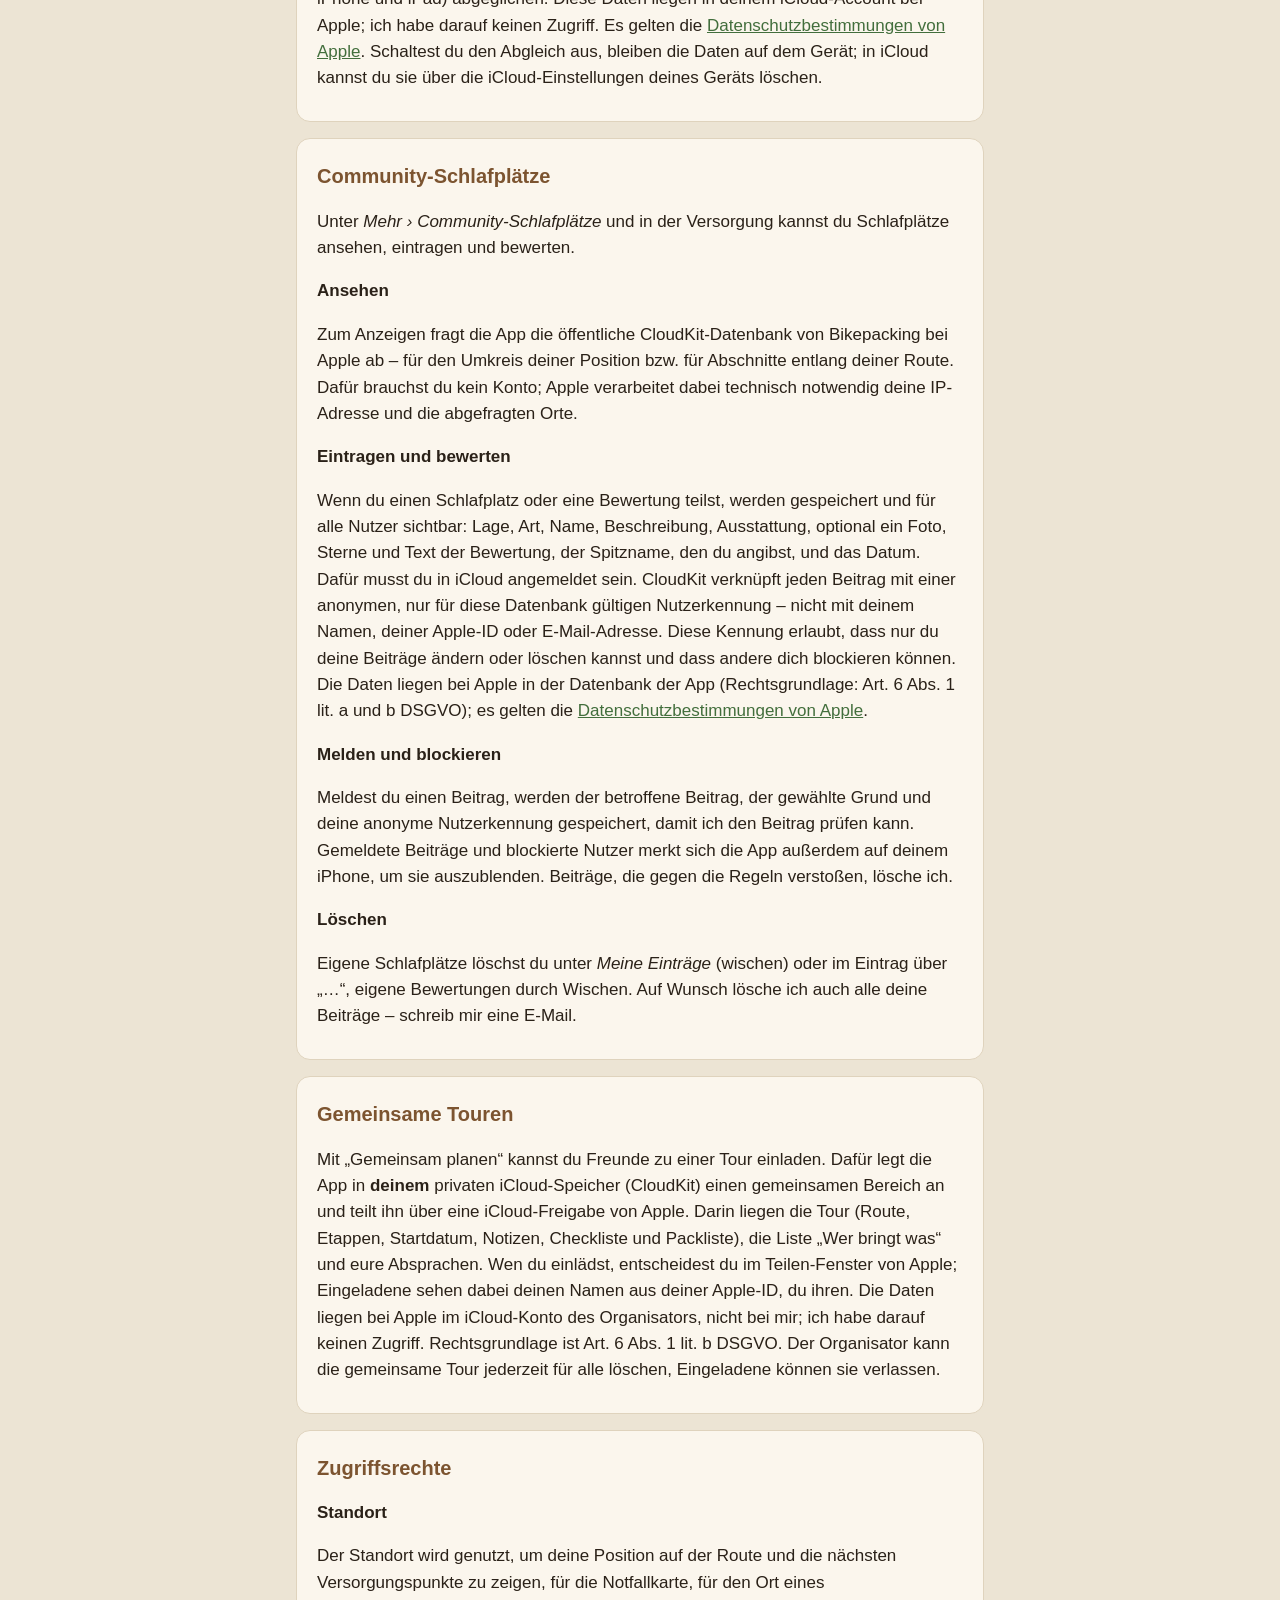
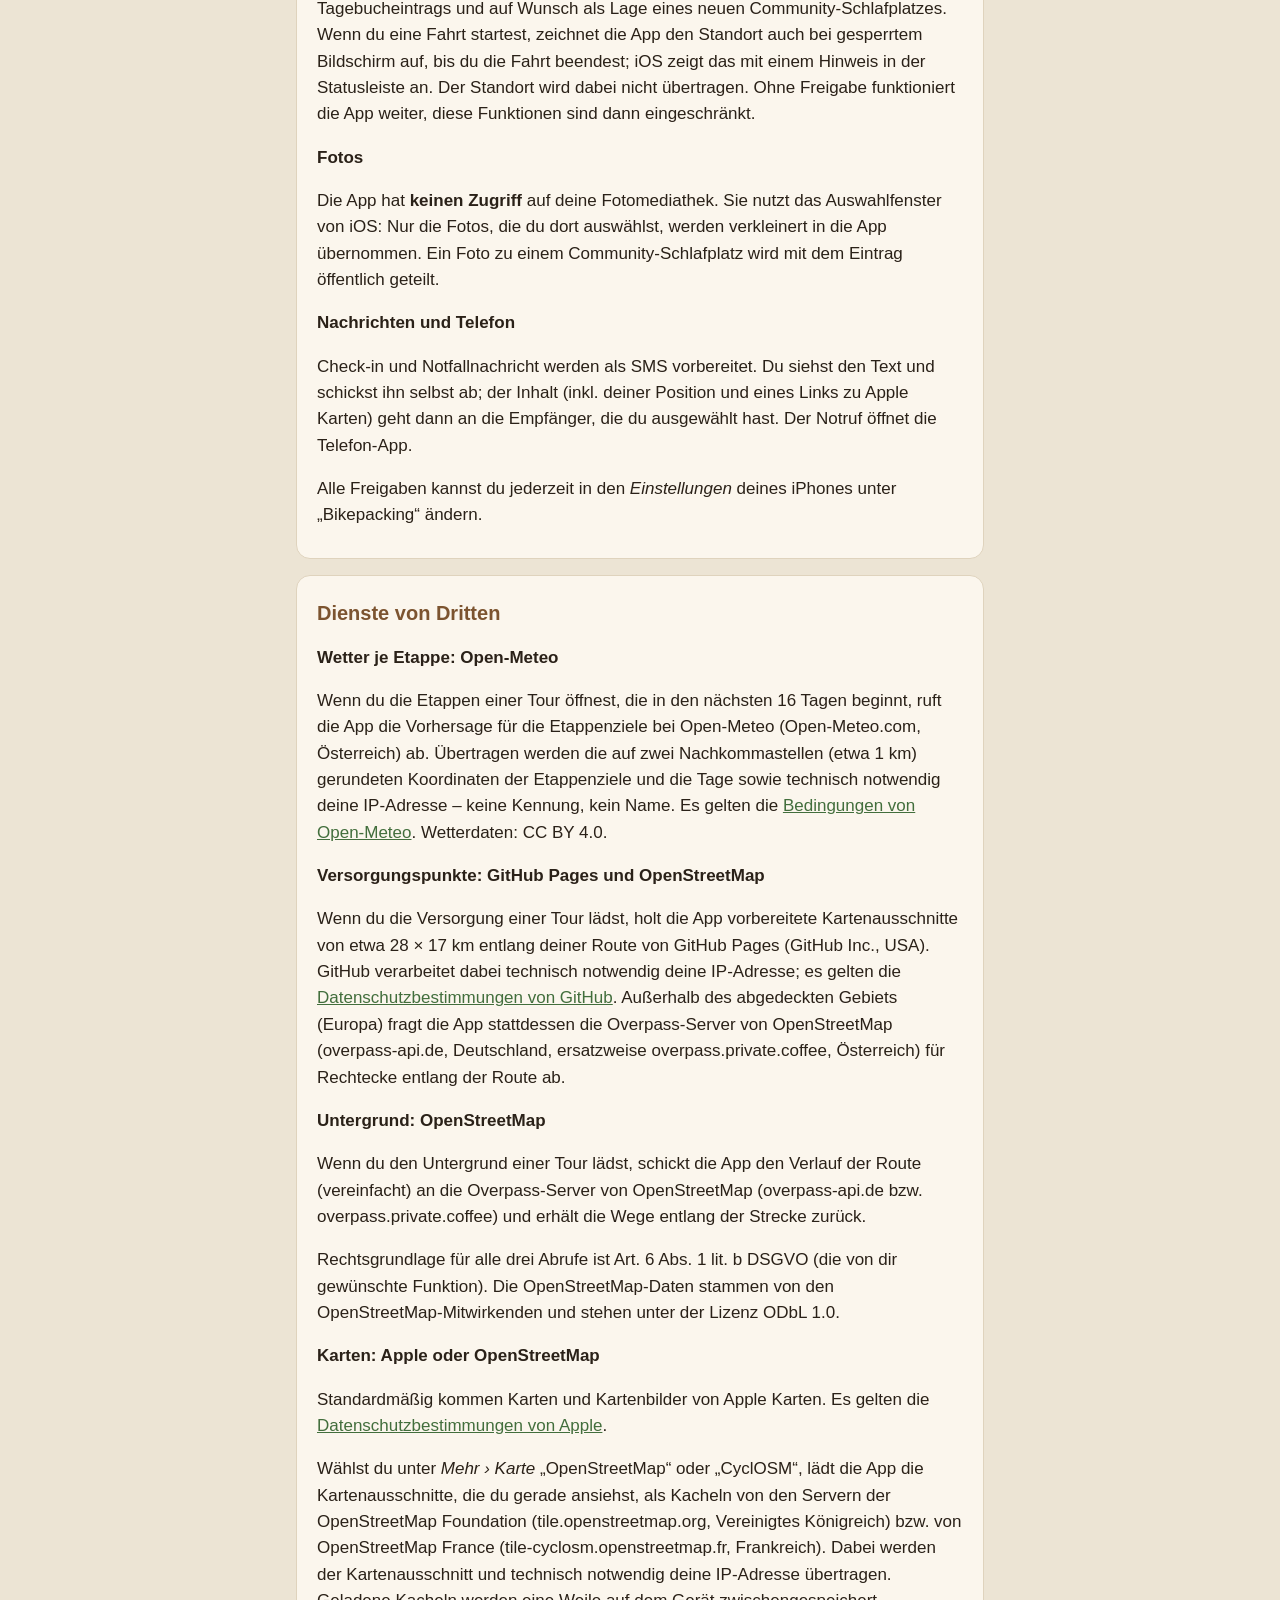
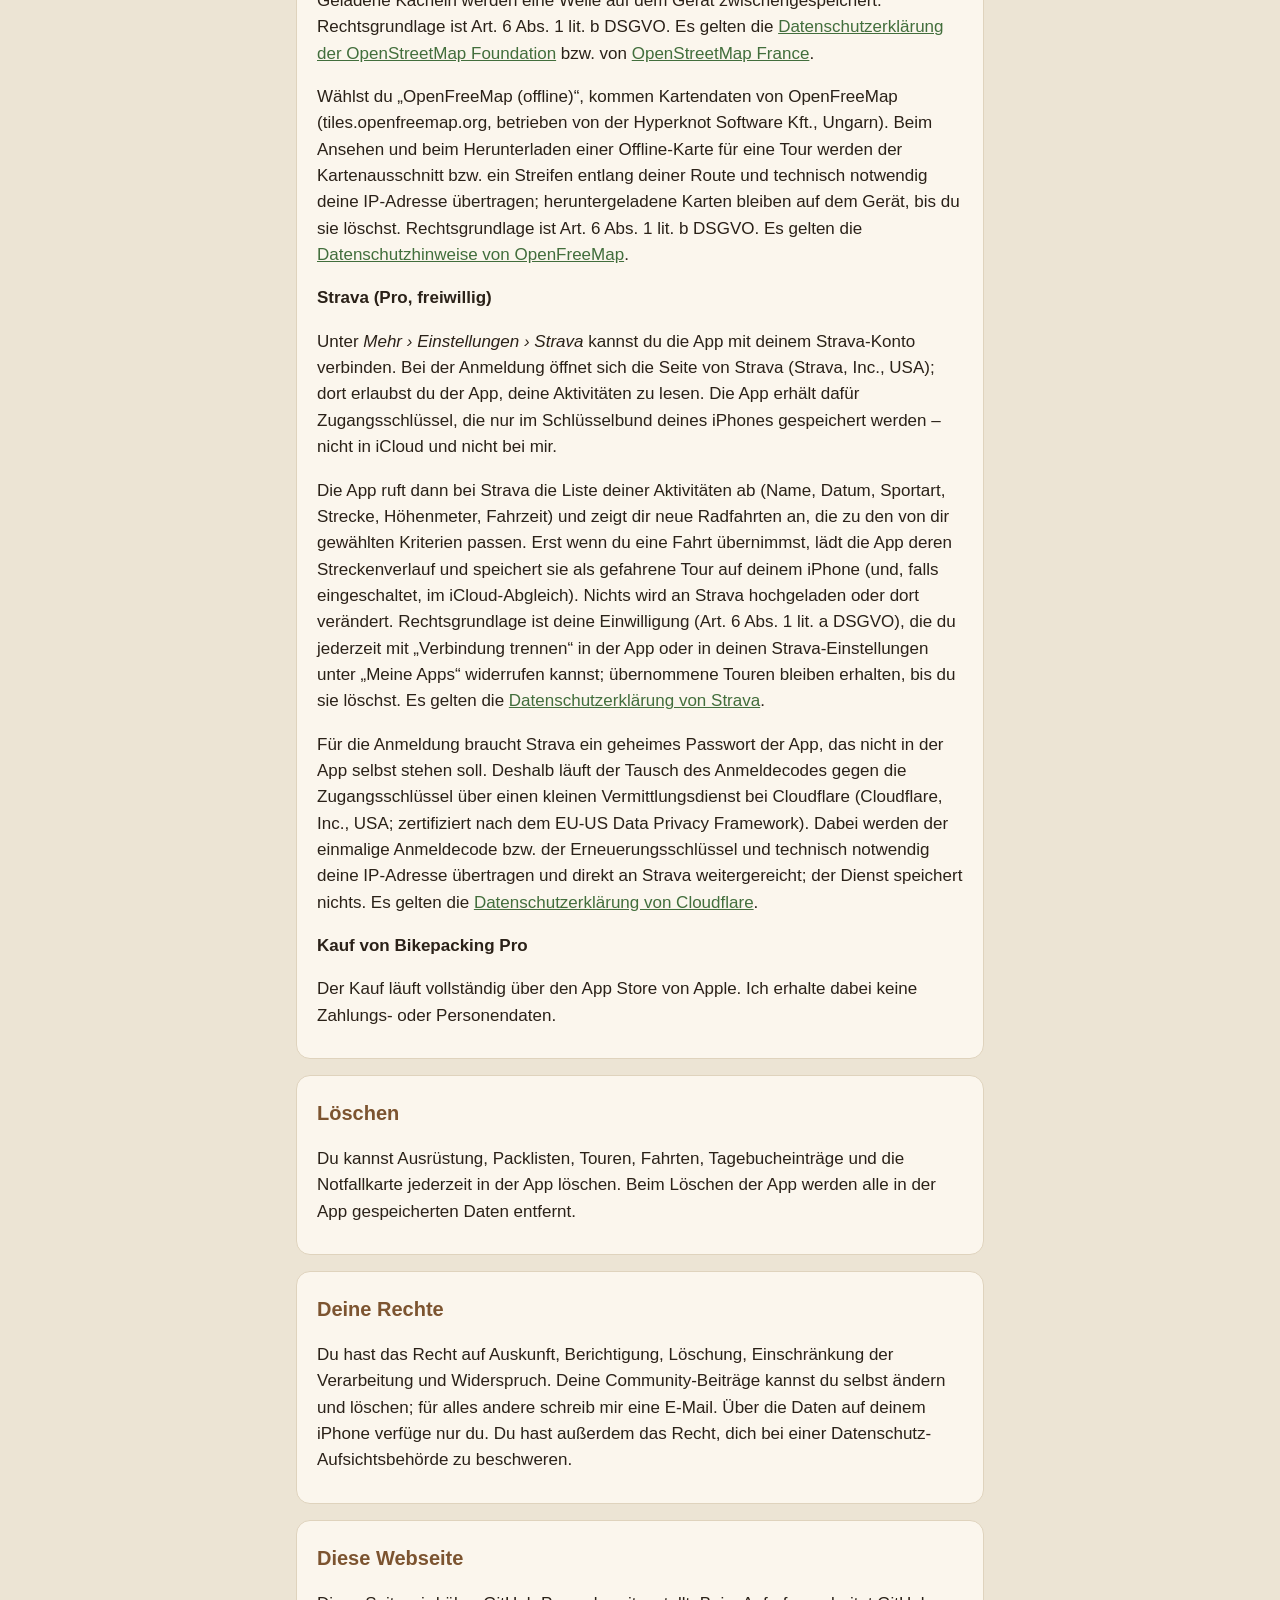
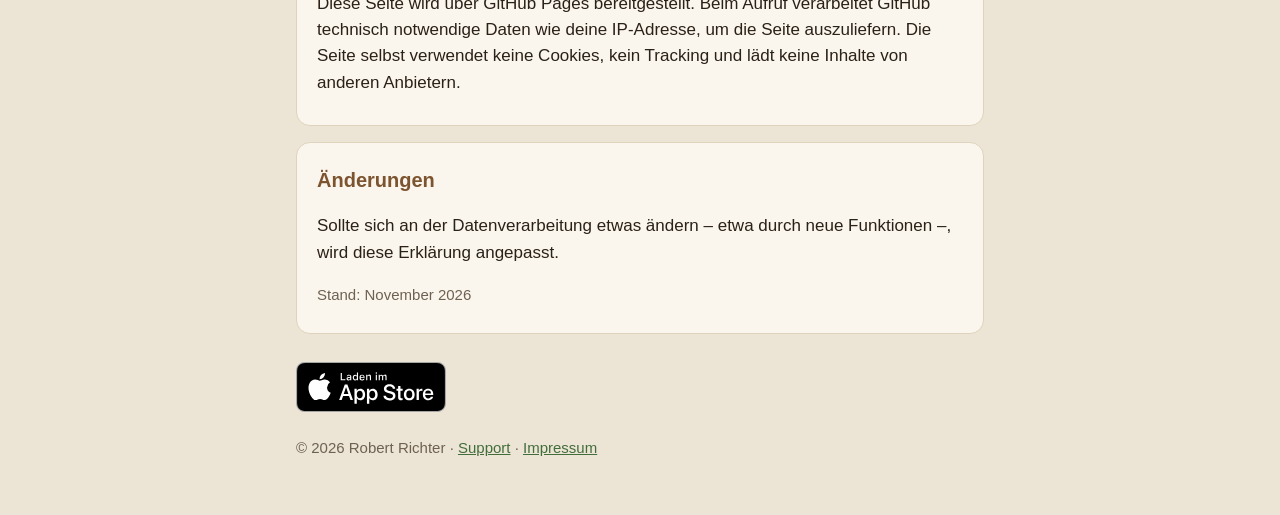
==== commit c2b9a582: "Datenschutz: Strava-Anbindung und Cloudflare-Vermittlungsdienst Co-Authored-By: Claude Opus 5.5 <nor" ====
--- a/datenschutz.html
+++ b/datenschutz.html
@@ -26,13 +26,15 @@
   <section>
     <h2>Kurz gesagt</h2>
     <p>Ausrüstung, Packlisten, Touren, Fahrten, Notfallkarte und Tagebuch bleiben auf deinem iPhone. Es gibt kein Benutzerkonto,
-      keinen eigenen Server, keine Werbung, kein Tracking und keine Analyse- oder Statistikdienste.</p>
+      keinen eigenen Server (außer einem kleinen Vermittlungsdienst für die freiwillige Strava-Anmeldung, der nichts speichert), keine Werbung, kein Tracking und keine Analyse- oder Statistikdienste.</p>
     <p>Ausnahme sind <strong>Community-Schlafplätze</strong>: Was du dort selbst teilst (Ort, Beschreibung, Foto, Bewertung, Spitzname),
       wird in der öffentlichen iCloud-Datenbank der App gespeichert und ist für alle Nutzer sichtbar. Dieselbe Datenbank nutzt auch die App
       Waldläufer desselben Entwicklers; deine Beiträge sind dort ebenfalls sichtbar.</p>
     <p>Einige Funktionen rufen – ohne Bezug zu deiner Person – Daten zu Orten entlang deiner Route ab: Wetter (bei Open-Meteo),
       Versorgungspunkte (bei GitHub, außerhalb Europas bei einem OpenStreetMap-Server) und den Untergrund (bei einem
       OpenStreetMap-Server). Details stehen unten.</p>
+    <p>Verbindest du die App freiwillig mit <strong>Strava</strong> (Pro), liest sie deine Strava-Aktivitäten und übernimmt
+      Fahrten nur nach deiner Bestätigung auf dein iPhone.</p>
   </section>
 
   <section>
@@ -150,6 +152,22 @@
       Streifen entlang deiner Route und technisch notwendig deine IP-Adresse übertragen; heruntergeladene Karten bleiben auf dem
       Gerät, bis du sie löschst. Rechtsgrundlage ist Art. 6 Abs. 1 lit. b DSGVO. Es gelten die
       <a href="https://openfreemap.org/privacy/">Datenschutzhinweise von OpenFreeMap</a>.</p>
+    <h3>Strava (Pro, freiwillig)</h3>
+    <p>Unter <em>Mehr › Einstellungen › Strava</em> kannst du die App mit deinem Strava-Konto verbinden. Bei der Anmeldung
+      öffnet sich die Seite von Strava (Strava, Inc., USA); dort erlaubst du der App, deine Aktivitäten zu lesen. Die App erhält
+      dafür Zugangsschlüssel, die nur im Schlüsselbund deines iPhones gespeichert werden – nicht in iCloud und nicht bei mir.</p>
+    <p>Die App ruft dann bei Strava die Liste deiner Aktivitäten ab (Name, Datum, Sportart, Strecke, Höhenmeter, Fahrzeit) und
+      zeigt dir neue Radfahrten an, die zu den von dir gewählten Kriterien passen. Erst wenn du eine Fahrt übernimmst, lädt die App
+      deren Streckenverlauf und speichert sie als gefahrene Tour auf deinem iPhone (und, falls eingeschaltet, im iCloud-Abgleich).
+      Nichts wird an Strava hochgeladen oder dort verändert. Rechtsgrundlage ist deine Einwilligung (Art. 6 Abs. 1 lit. a DSGVO), die
+      du jederzeit mit „Verbindung trennen“ in der App oder in deinen Strava-Einstellungen unter „Meine Apps“ widerrufen kannst;
+      übernommene Touren bleiben erhalten, bis du sie löschst. Es gelten die
+      <a href="https://www.strava.com/legal/privacy">Datenschutzerklärung von Strava</a>.</p>
+    <p>Für die Anmeldung braucht Strava ein geheimes Passwort der App, das nicht in der App selbst stehen soll. Deshalb läuft
+      der Tausch des Anmeldecodes gegen die Zugangsschlüssel über einen kleinen Vermittlungsdienst bei Cloudflare
+      (Cloudflare, Inc., USA; zertifiziert nach dem EU-US Data Privacy Framework). Dabei werden der einmalige Anmeldecode bzw.
+      der Erneuerungsschlüssel und technisch notwendig deine IP-Adresse übertragen und direkt an Strava weitergereicht; der Dienst
+      speichert nichts. Es gelten die <a href="https://www.cloudflare.com/de-de/privacypolicy/">Datenschutzerklärung von Cloudflare</a>.</p>
     <h3>Kauf von Bikepacking Pro</h3>
     <p>Der Kauf läuft vollständig über den App Store von Apple. Ich erhalte dabei keine Zahlungs- oder Personendaten.</p>
   </section>
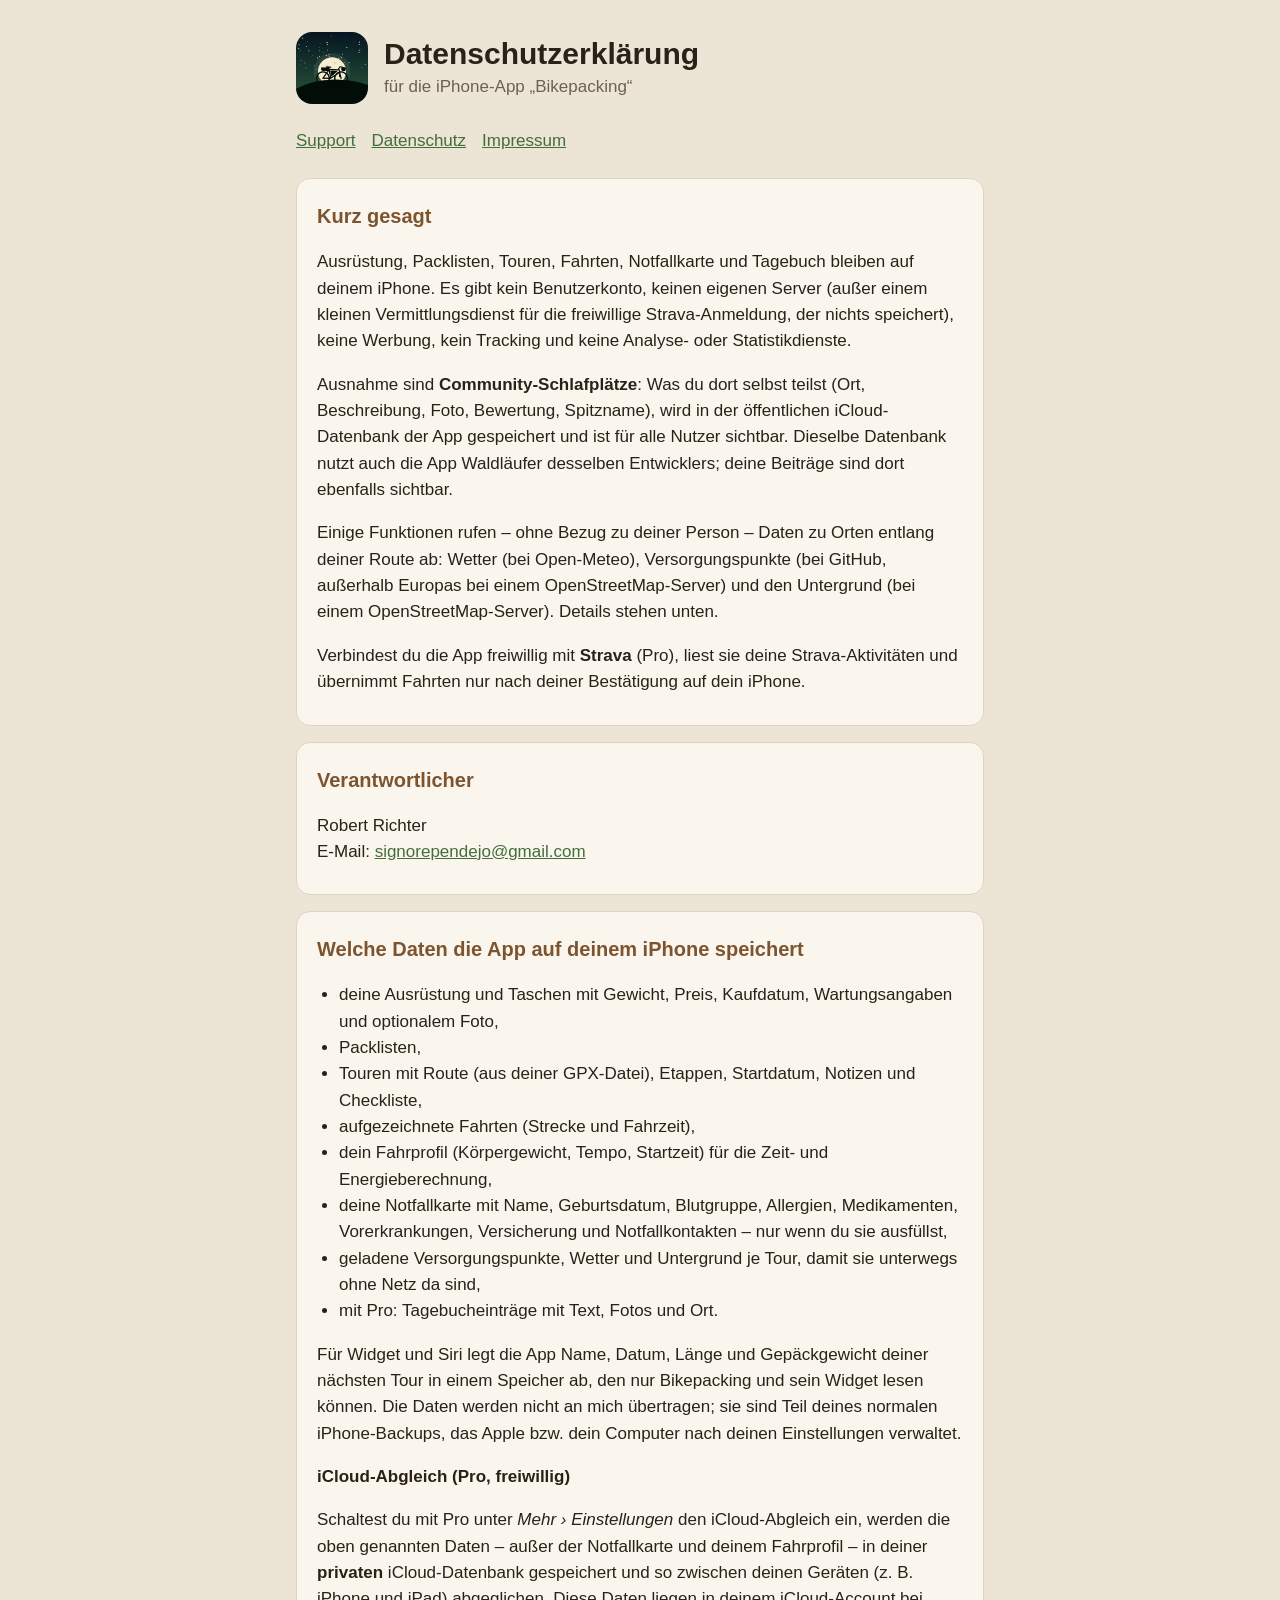
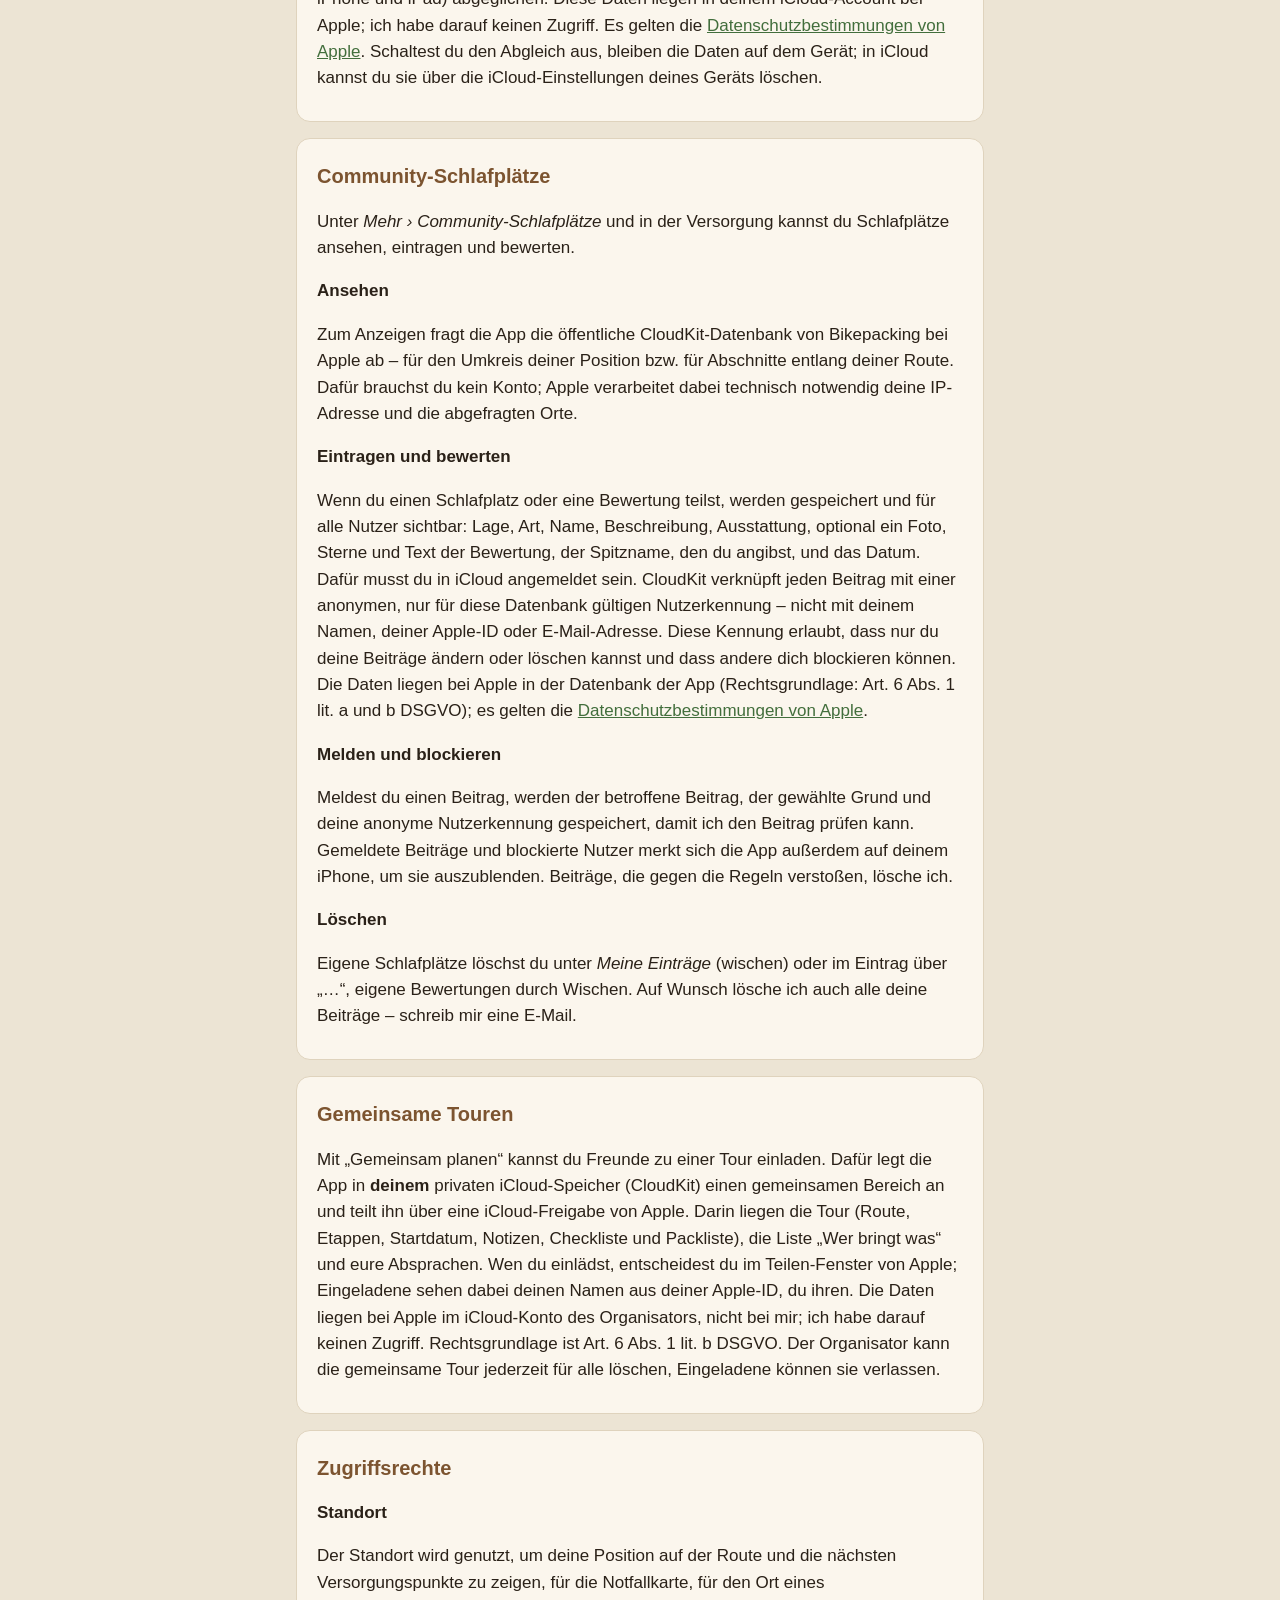
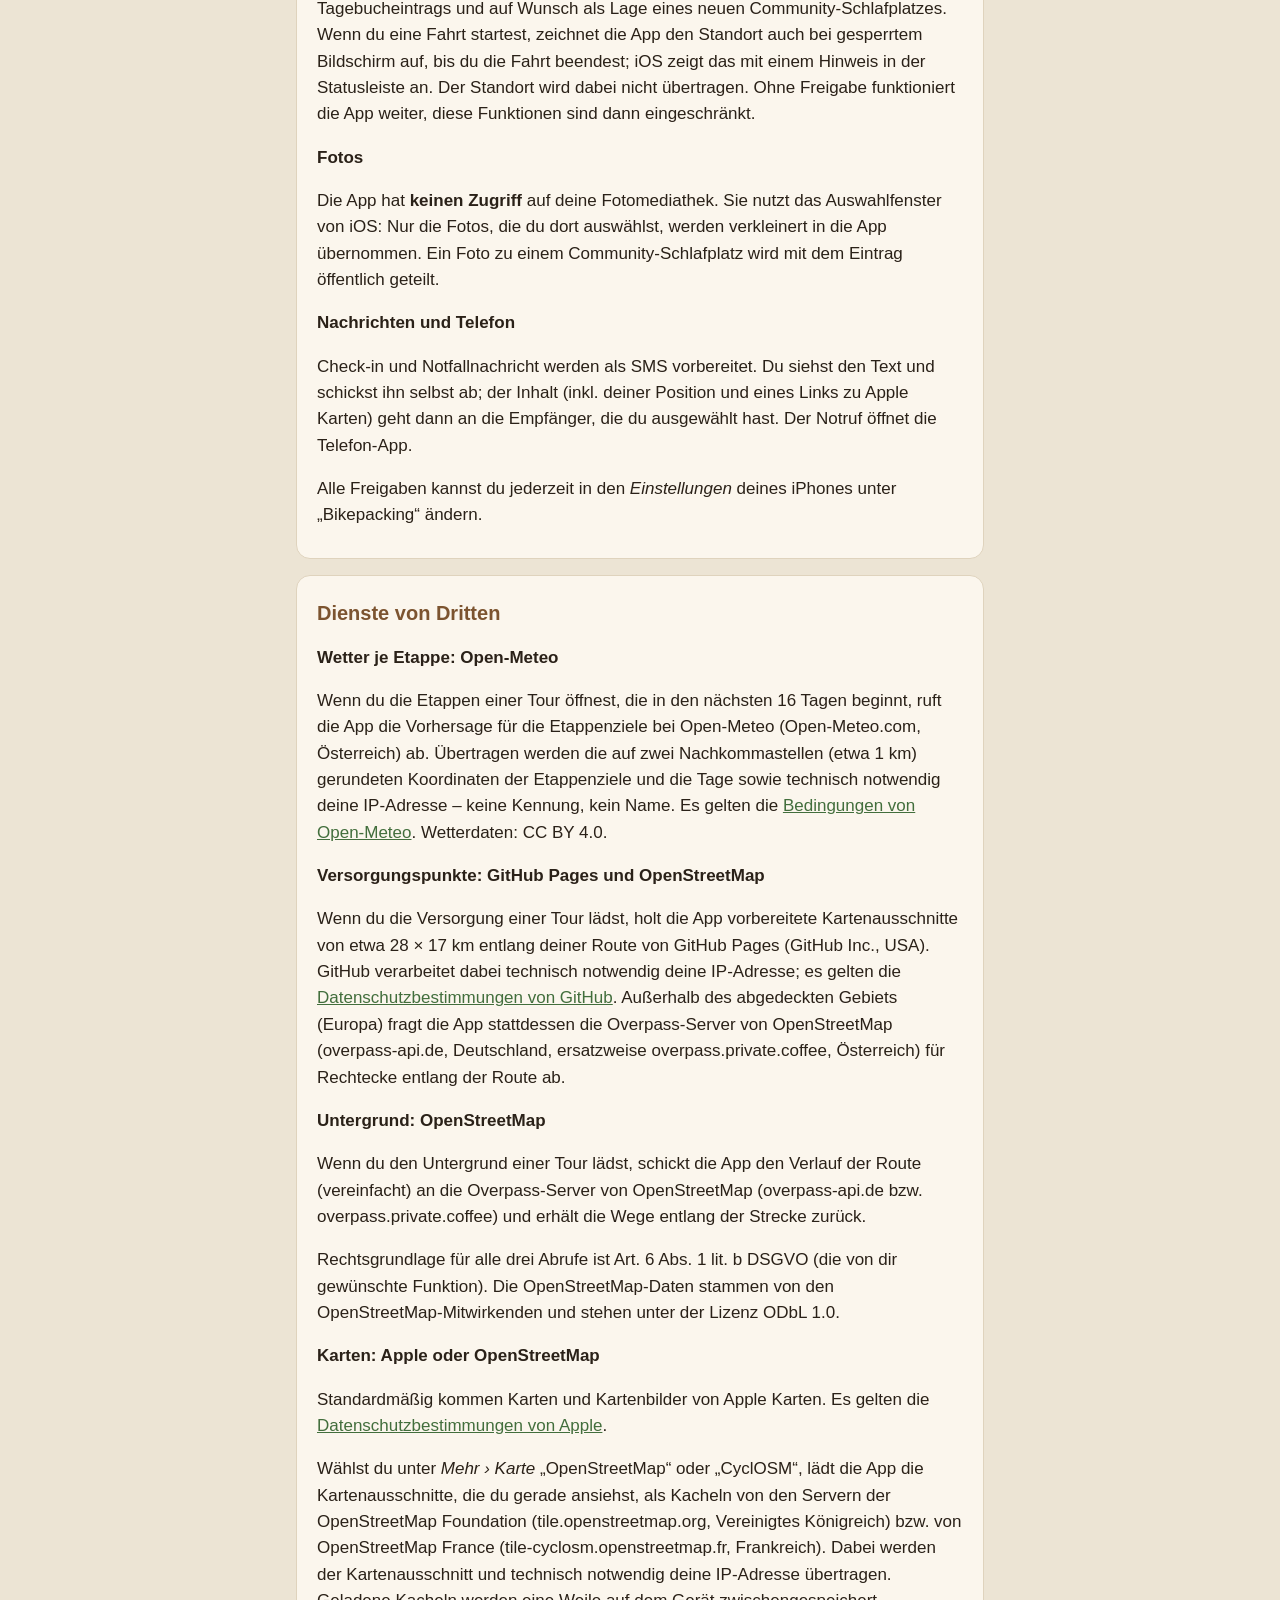
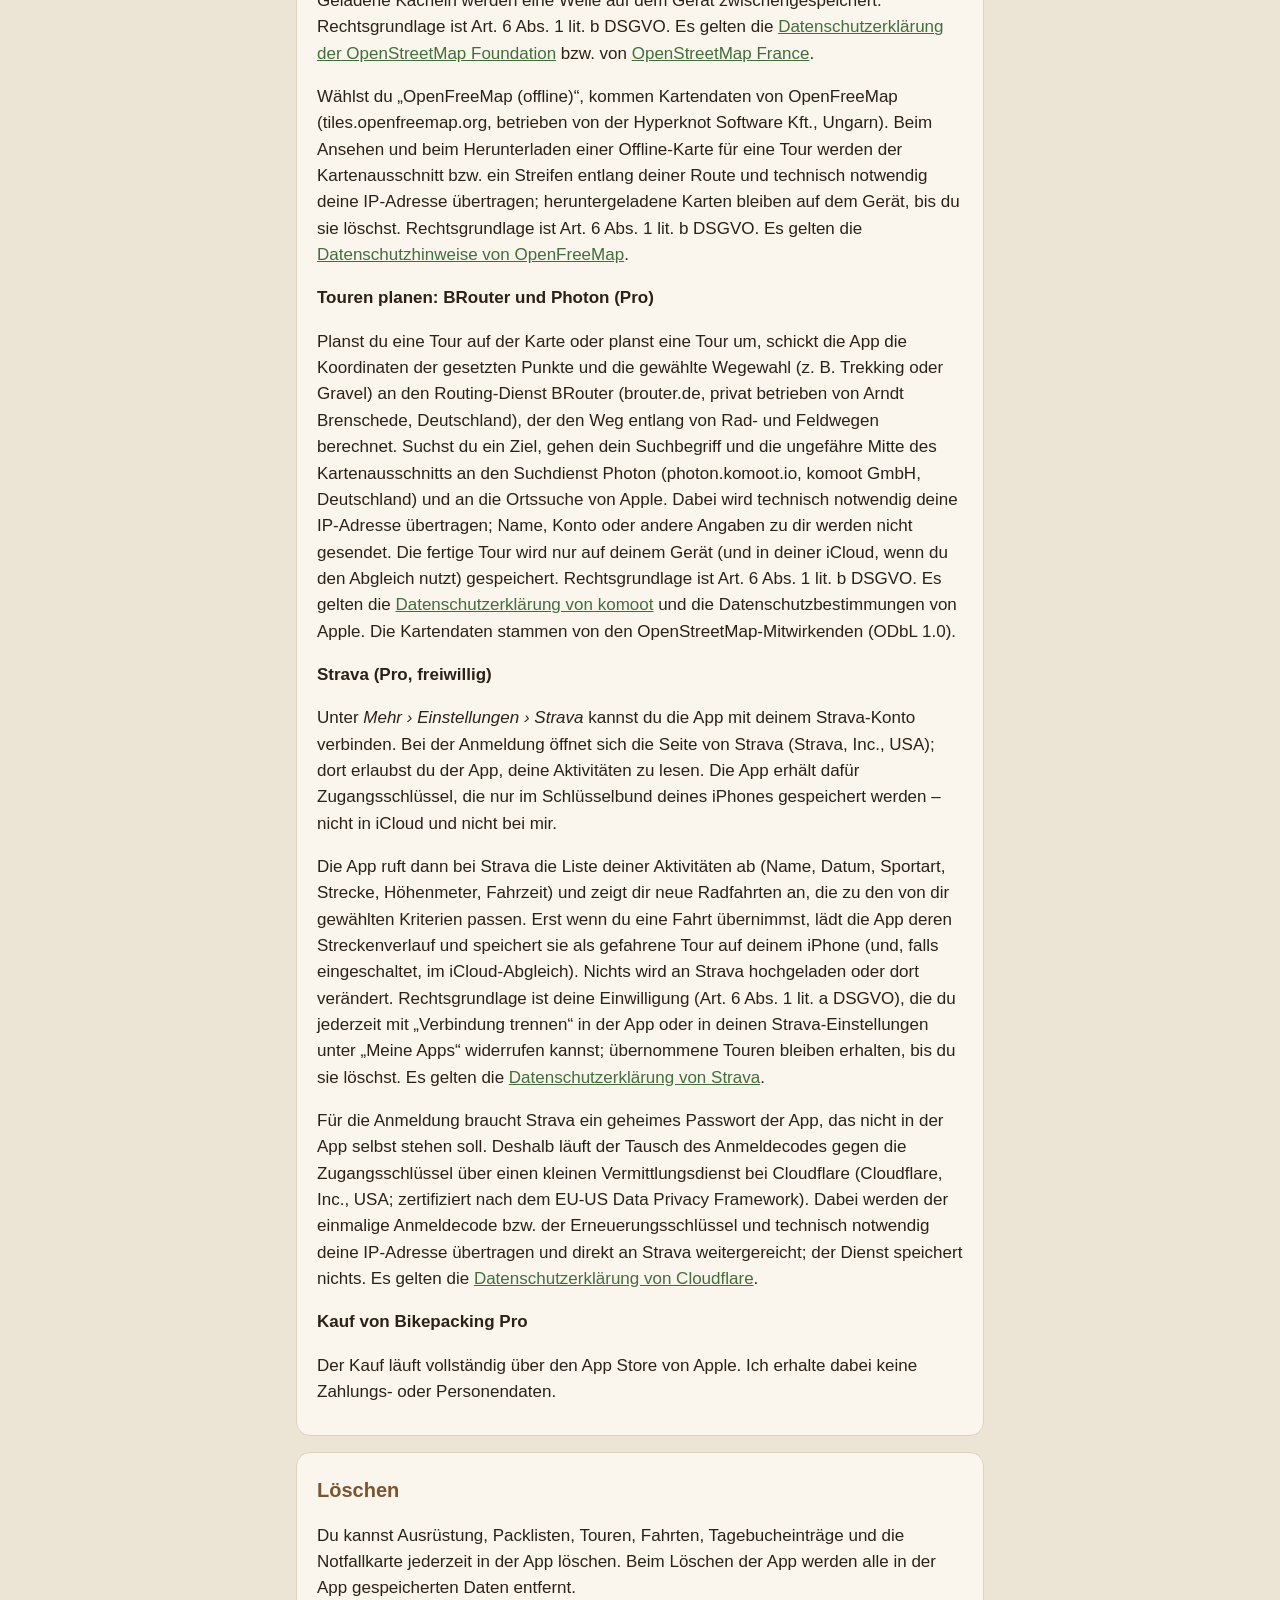
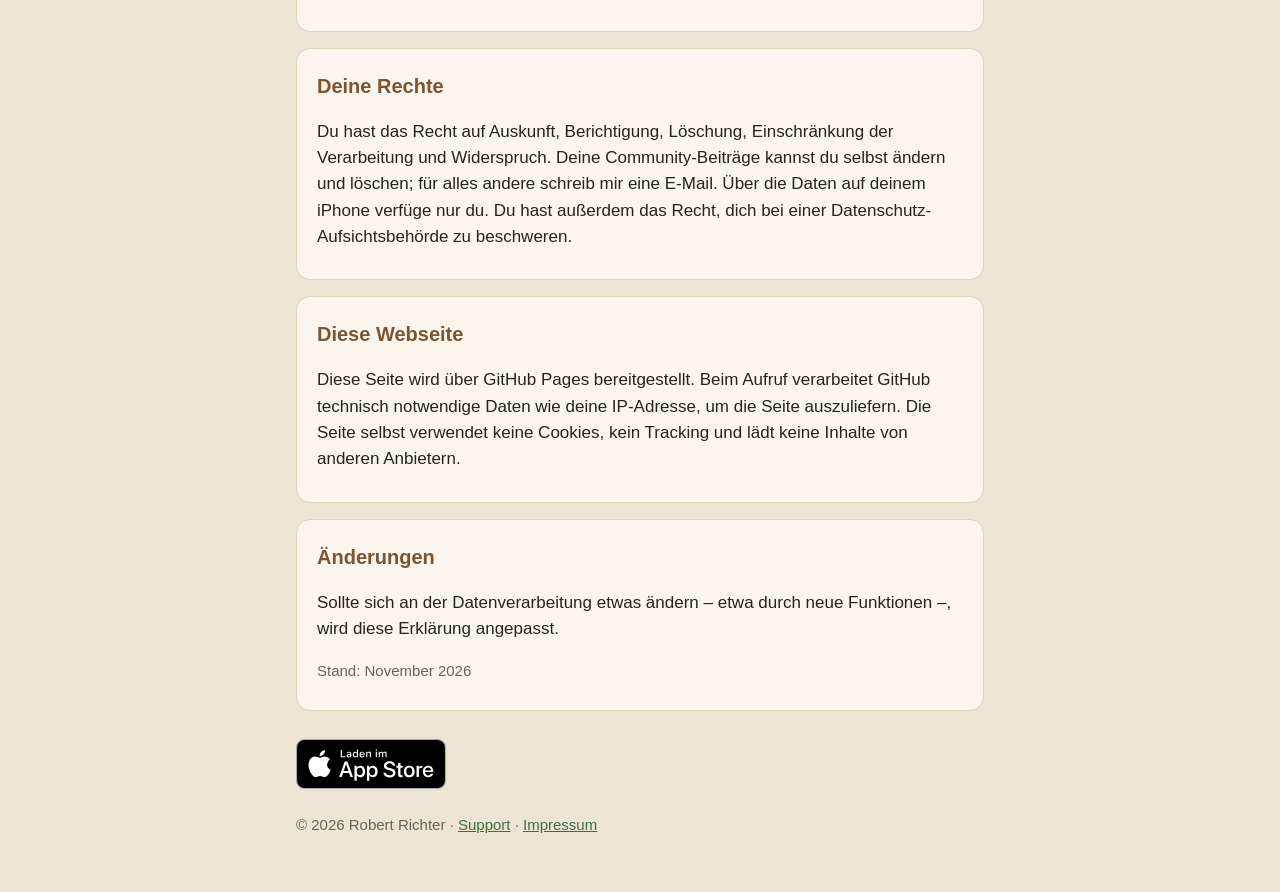
==== commit 8c1e2a19: "Datenschutz: Touren planen mit BRouter und Photon Co-Authored-By: Claude Opus 5.5 <noreply@anthropic" ====
--- a/datenschutz.html
+++ b/datenschutz.html
@@ -152,6 +152,16 @@
       Streifen entlang deiner Route und technisch notwendig deine IP-Adresse übertragen; heruntergeladene Karten bleiben auf dem
       Gerät, bis du sie löschst. Rechtsgrundlage ist Art. 6 Abs. 1 lit. b DSGVO. Es gelten die
       <a href="https://openfreemap.org/privacy/">Datenschutzhinweise von OpenFreeMap</a>.</p>
+    <h3>Touren planen: BRouter und Photon (Pro)</h3>
+    <p>Planst du eine Tour auf der Karte oder planst eine Tour um, schickt die App die Koordinaten der gesetzten Punkte und die
+      gewählte Wegewahl (z. B. Trekking oder Gravel) an den Routing-Dienst BRouter (brouter.de, privat betrieben von Arndt
+      Brenschede, Deutschland), der den Weg entlang von Rad- und Feldwegen berechnet. Suchst du ein Ziel, gehen dein Suchbegriff
+      und die ungefähre Mitte des Kartenausschnitts an den Suchdienst Photon (photon.komoot.io, komoot GmbH, Deutschland) und an
+      die Ortssuche von Apple. Dabei wird technisch notwendig deine IP-Adresse übertragen; Name, Konto oder andere Angaben zu dir
+      werden nicht gesendet. Die fertige Tour wird nur auf deinem Gerät (und in deiner iCloud, wenn du den Abgleich nutzt)
+      gespeichert. Rechtsgrundlage ist Art. 6 Abs. 1 lit. b DSGVO. Es gelten die
+      <a href="https://www.komoot.com/de-de/privacy">Datenschutzerklärung von komoot</a> und die Datenschutzbestimmungen von Apple.
+      Die Kartendaten stammen von den OpenStreetMap-Mitwirkenden (ODbL 1.0).</p>
     <h3>Strava (Pro, freiwillig)</h3>
     <p>Unter <em>Mehr › Einstellungen › Strava</em> kannst du die App mit deinem Strava-Konto verbinden. Bei der Anmeldung
       öffnet sich die Seite von Strava (Strava, Inc., USA); dort erlaubst du der App, deine Aktivitäten zu lesen. Die App erhält
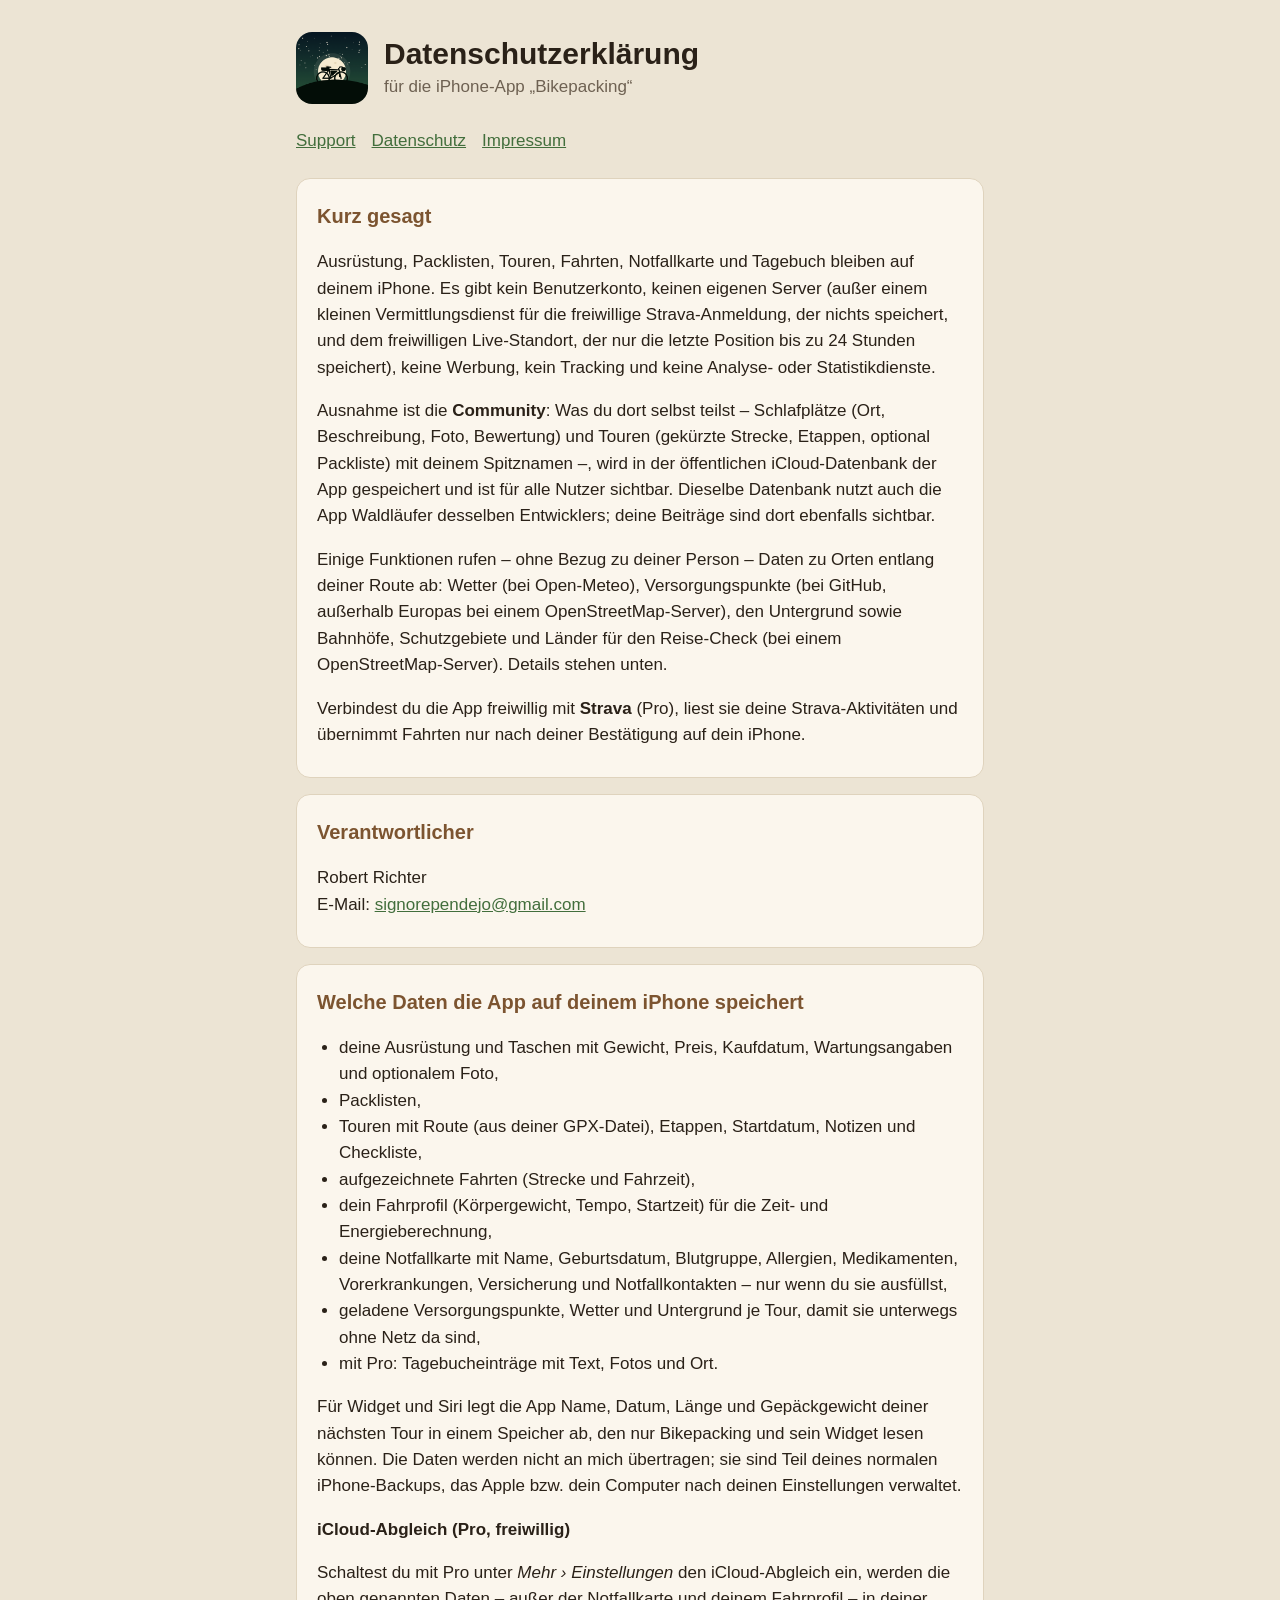
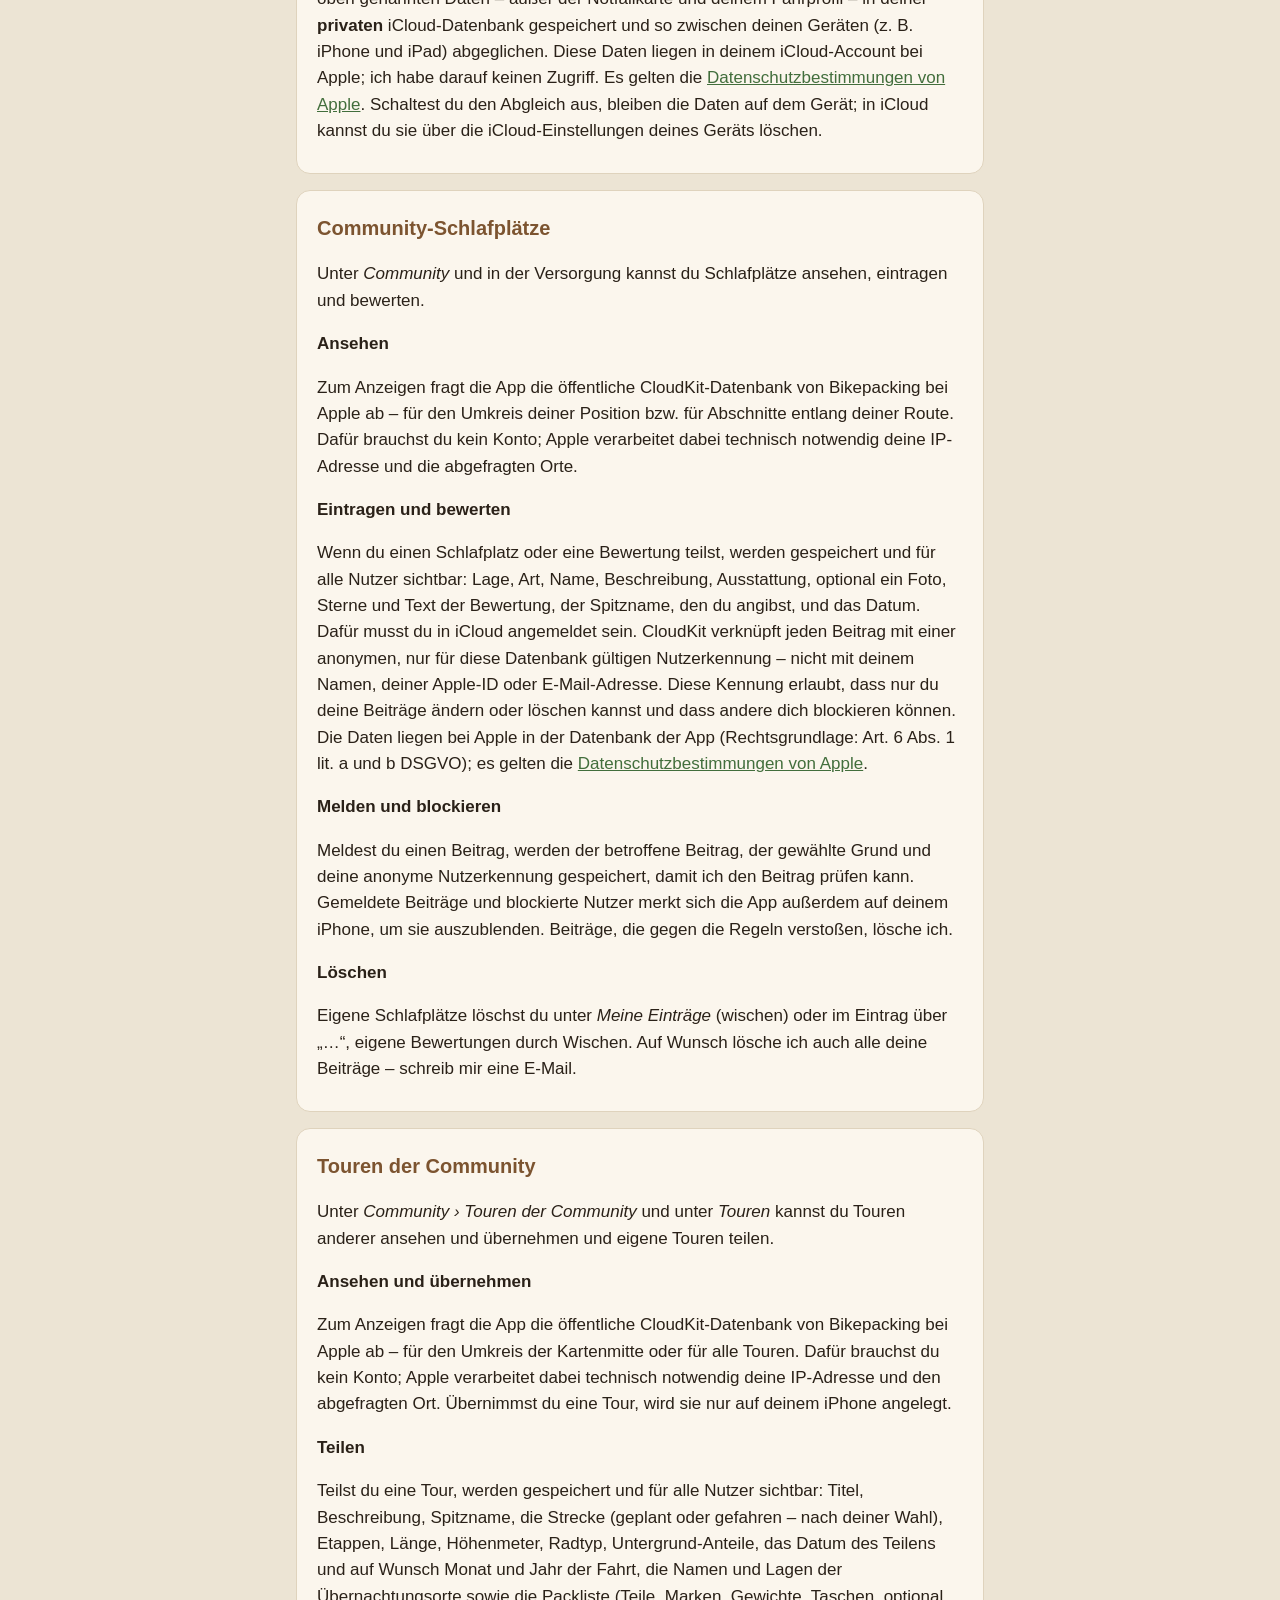
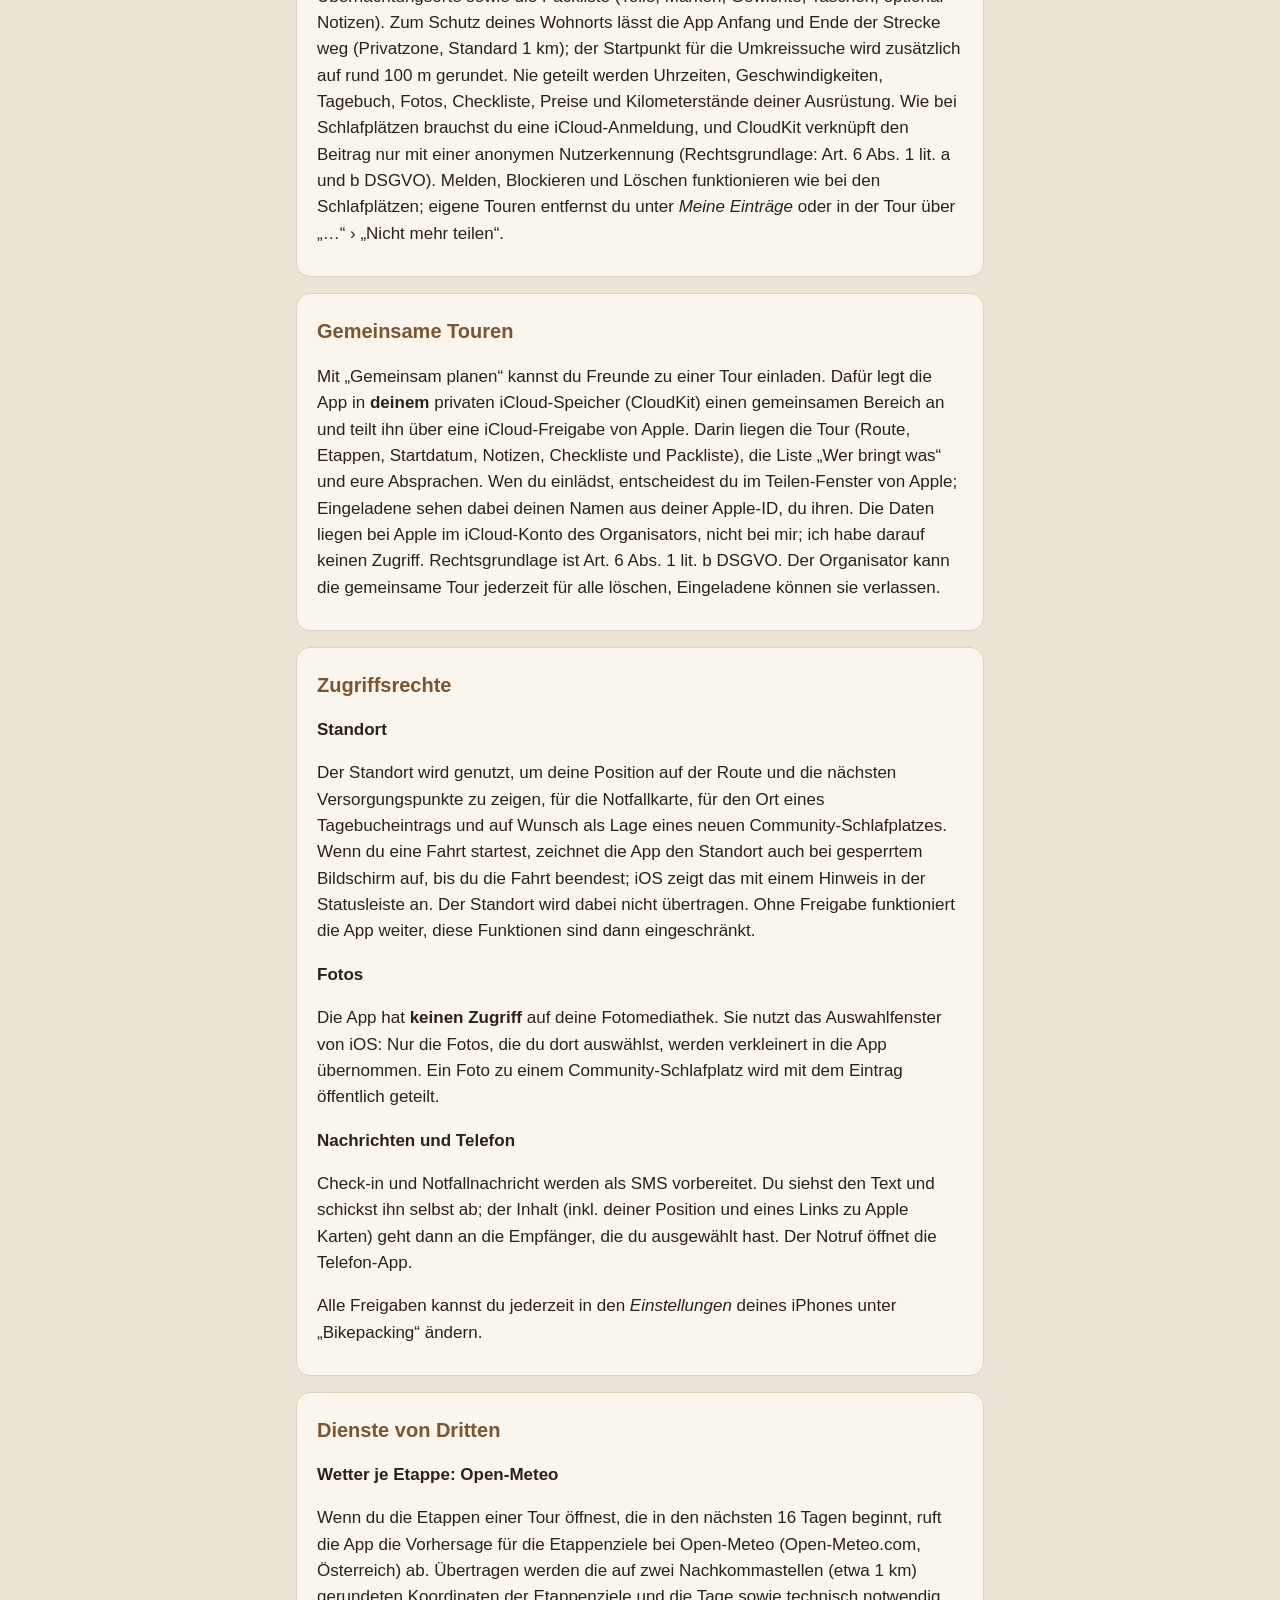
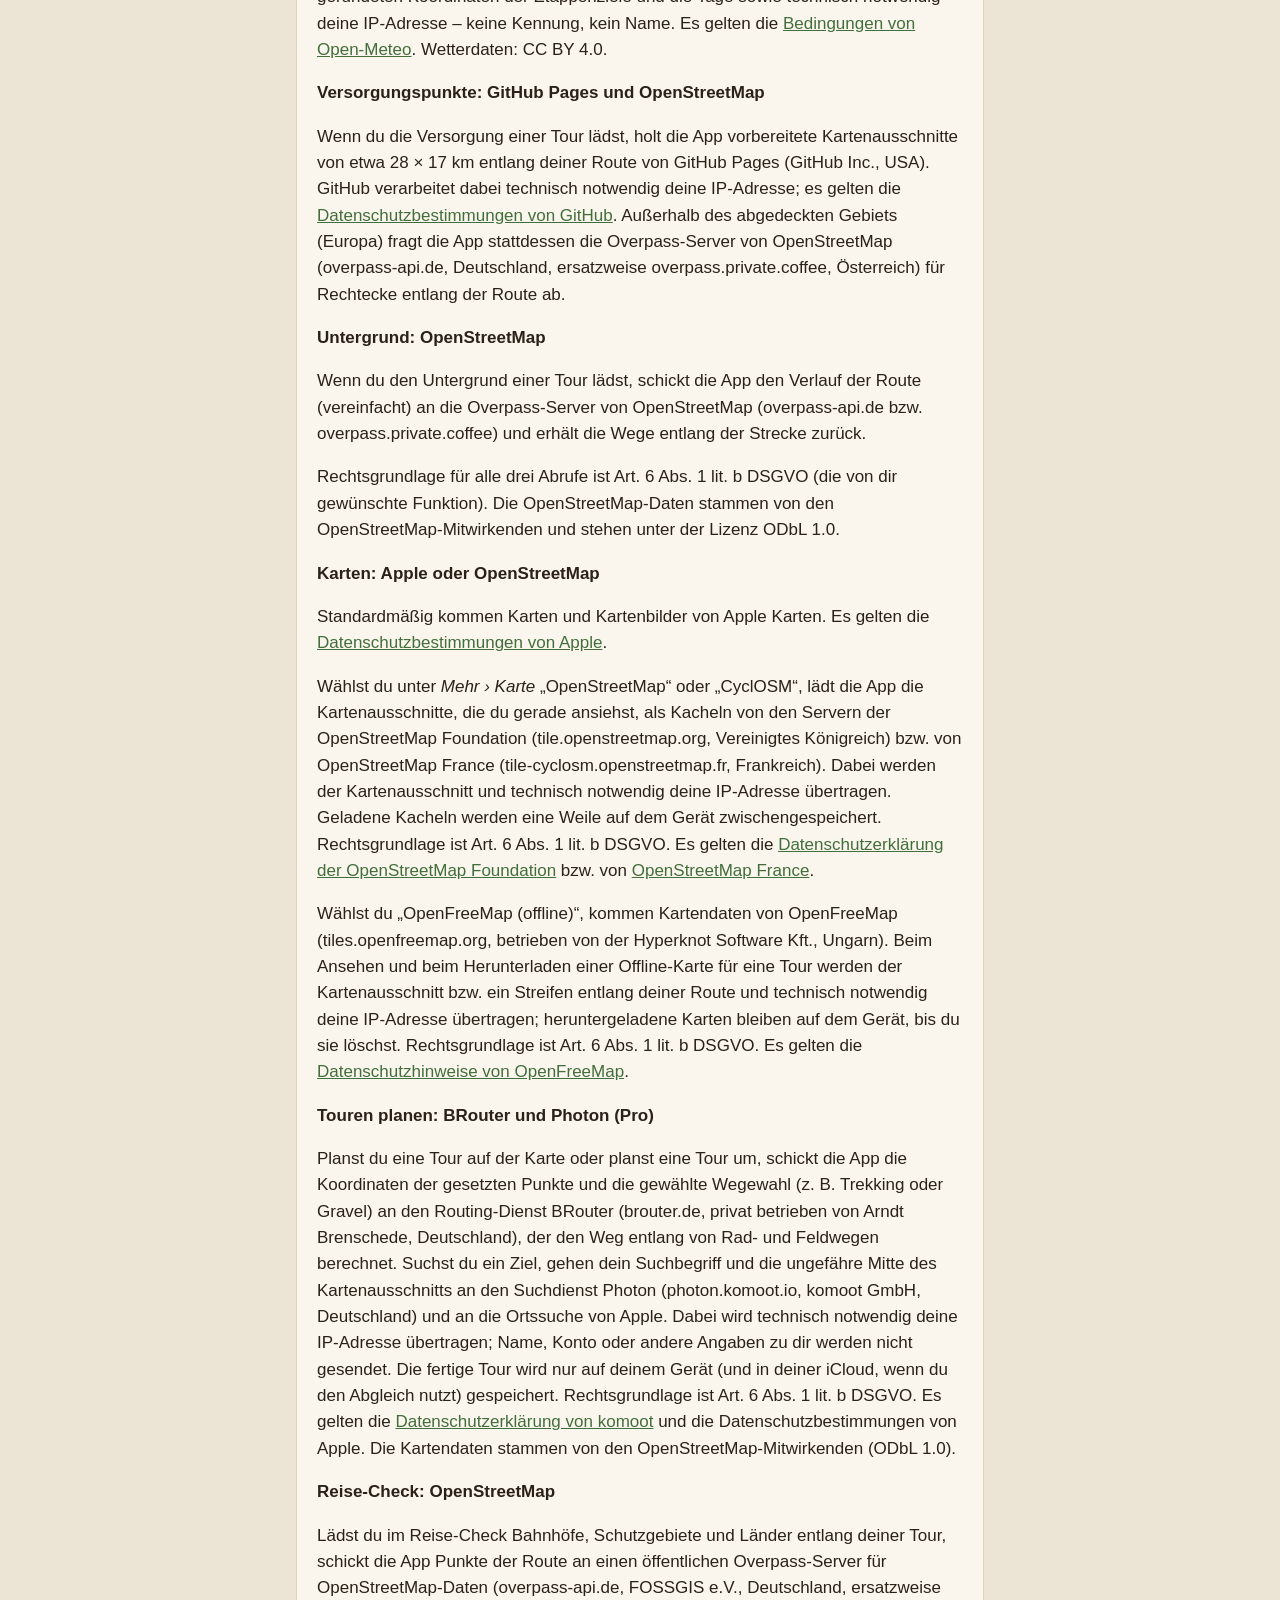
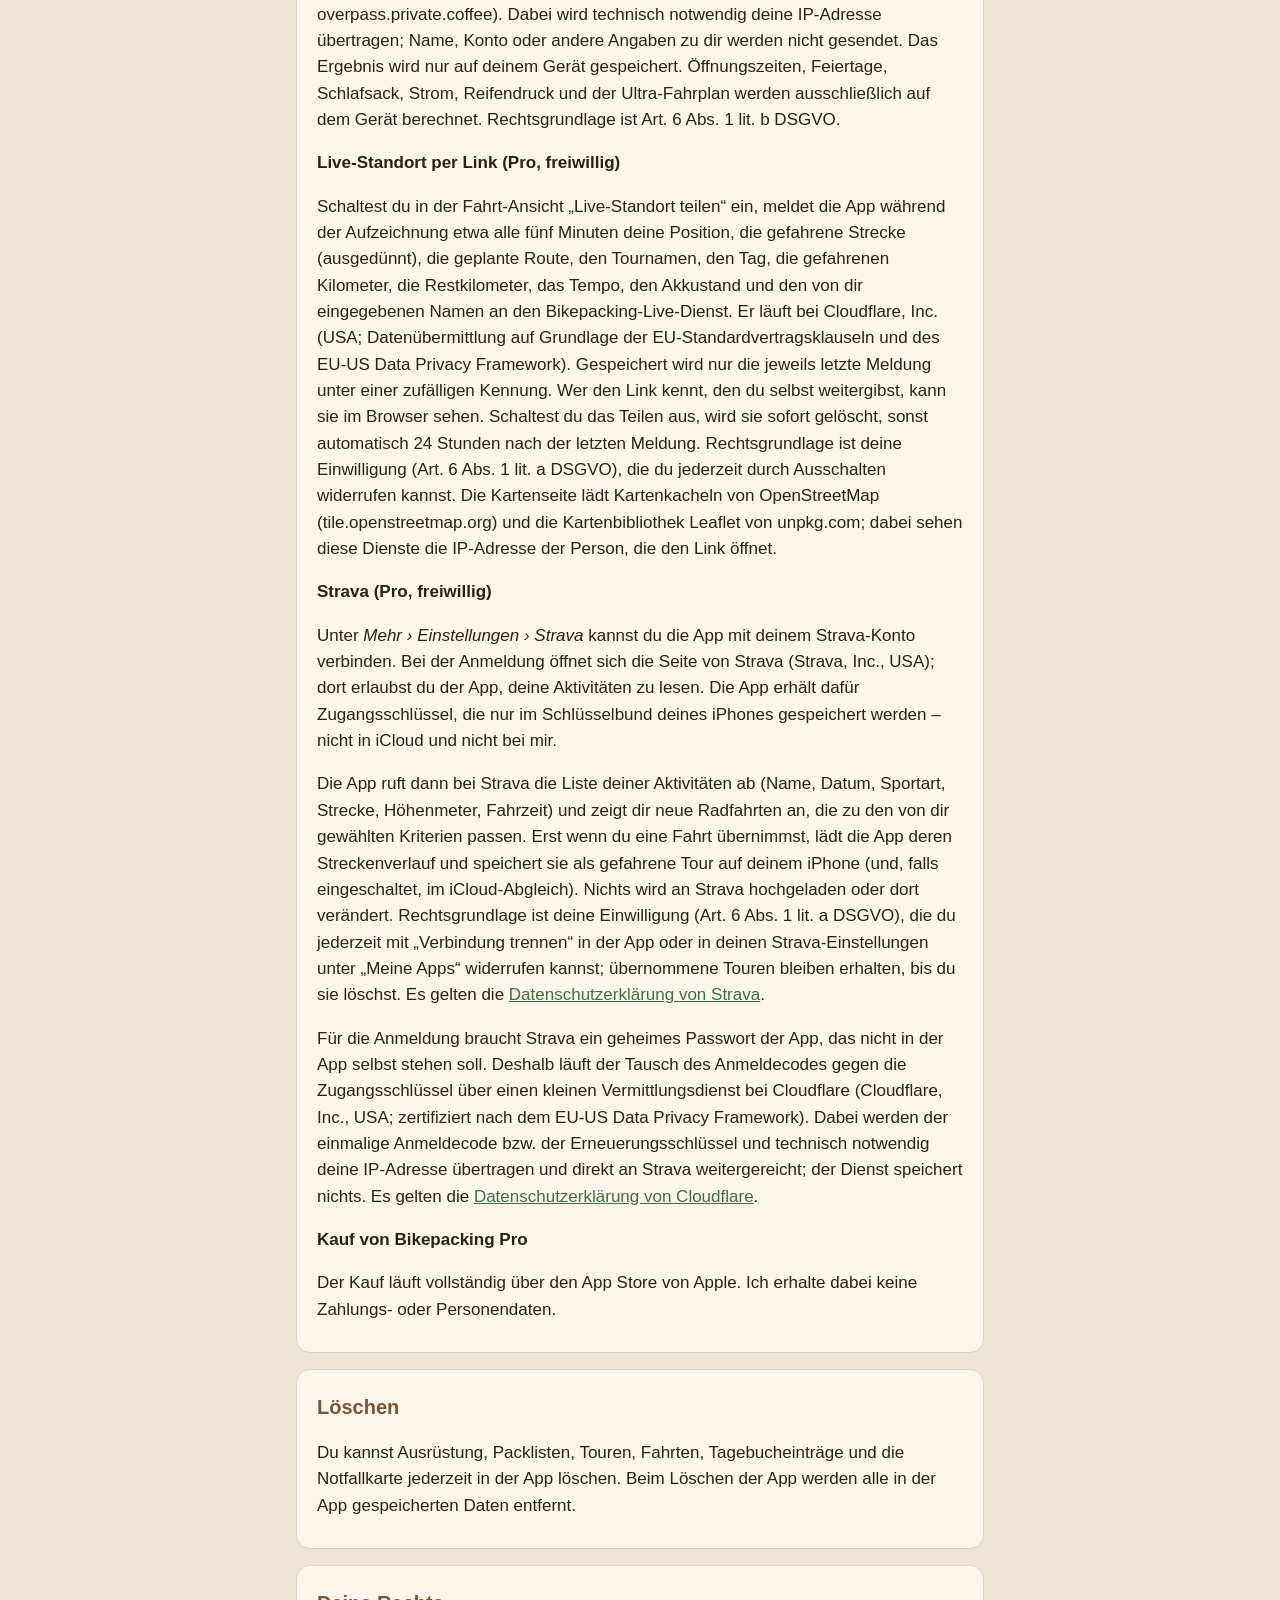
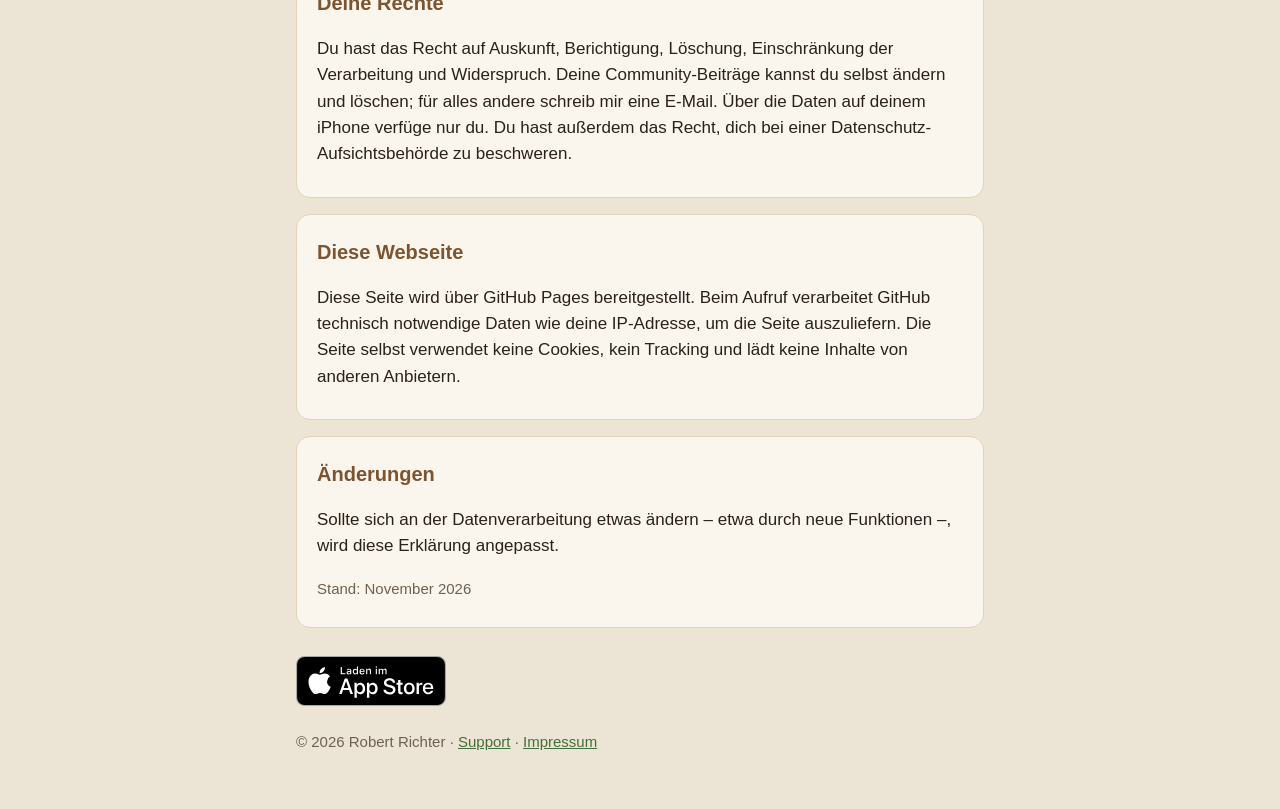
==== commit 8ee85bdd: "Webseite: Reise-Check, Live-Standort, Ultra-Modus und Touren der Community Co-Authored-By: Claude Op" ====
--- a/datenschutz.html
+++ b/datenschutz.html
@@ -26,13 +26,14 @@
   <section>
     <h2>Kurz gesagt</h2>
     <p>Ausrüstung, Packlisten, Touren, Fahrten, Notfallkarte und Tagebuch bleiben auf deinem iPhone. Es gibt kein Benutzerkonto,
-      keinen eigenen Server (außer einem kleinen Vermittlungsdienst für die freiwillige Strava-Anmeldung, der nichts speichert), keine Werbung, kein Tracking und keine Analyse- oder Statistikdienste.</p>
-    <p>Ausnahme sind <strong>Community-Schlafplätze</strong>: Was du dort selbst teilst (Ort, Beschreibung, Foto, Bewertung, Spitzname),
+      keinen eigenen Server (außer einem kleinen Vermittlungsdienst für die freiwillige Strava-Anmeldung, der nichts speichert, und dem freiwilligen Live-Standort, der nur die letzte Position bis zu 24 Stunden speichert), keine Werbung, kein Tracking und keine Analyse- oder Statistikdienste.</p>
+    <p>Ausnahme ist die <strong>Community</strong>: Was du dort selbst teilst – Schlafplätze (Ort, Beschreibung, Foto, Bewertung)
+      und Touren (gekürzte Strecke, Etappen, optional Packliste) mit deinem Spitznamen –,
       wird in der öffentlichen iCloud-Datenbank der App gespeichert und ist für alle Nutzer sichtbar. Dieselbe Datenbank nutzt auch die App
       Waldläufer desselben Entwicklers; deine Beiträge sind dort ebenfalls sichtbar.</p>
     <p>Einige Funktionen rufen – ohne Bezug zu deiner Person – Daten zu Orten entlang deiner Route ab: Wetter (bei Open-Meteo),
-      Versorgungspunkte (bei GitHub, außerhalb Europas bei einem OpenStreetMap-Server) und den Untergrund (bei einem
-      OpenStreetMap-Server). Details stehen unten.</p>
+      Versorgungspunkte (bei GitHub, außerhalb Europas bei einem OpenStreetMap-Server), den Untergrund sowie Bahnhöfe,
+      Schutzgebiete und Länder für den Reise-Check (bei einem OpenStreetMap-Server). Details stehen unten.</p>
     <p>Verbindest du die App freiwillig mit <strong>Strava</strong> (Pro), liest sie deine Strava-Aktivitäten und übernimmt
       Fahrten nur nach deiner Bestätigung auf dein iPhone.</p>
   </section>
@@ -70,7 +71,7 @@
 
   <section>
     <h2>Community-Schlafplätze</h2>
-    <p>Unter <em>Mehr › Community-Schlafplätze</em> und in der Versorgung kannst du Schlafplätze ansehen, eintragen und bewerten.</p>
+    <p>Unter <em>Community</em> und in der Versorgung kannst du Schlafplätze ansehen, eintragen und bewerten.</p>
     <h3>Ansehen</h3>
     <p>Zum Anzeigen fragt die App die öffentliche CloudKit-Datenbank von Bikepacking bei Apple ab – für den Umkreis deiner Position
       bzw. für Abschnitte entlang deiner Route. Dafür brauchst du kein Konto; Apple verarbeitet dabei technisch notwendig deine
@@ -90,6 +91,26 @@
     <h3>Löschen</h3>
     <p>Eigene Schlafplätze löschst du unter <em>Meine Einträge</em> (wischen) oder im Eintrag über „…“, eigene Bewertungen durch
       Wischen. Auf Wunsch lösche ich auch alle deine Beiträge – schreib mir eine E-Mail.</p>
+  </section>
+
+  <section>
+    <h2>Touren der Community</h2>
+    <p>Unter <em>Community › Touren der Community</em> und unter <em>Touren</em> kannst du Touren anderer ansehen und übernehmen
+      und eigene Touren teilen.</p>
+    <h3>Ansehen und übernehmen</h3>
+    <p>Zum Anzeigen fragt die App die öffentliche CloudKit-Datenbank von Bikepacking bei Apple ab – für den Umkreis der Kartenmitte
+      oder für alle Touren. Dafür brauchst du kein Konto; Apple verarbeitet dabei technisch notwendig deine IP-Adresse und den
+      abgefragten Ort. Übernimmst du eine Tour, wird sie nur auf deinem iPhone angelegt.</p>
+    <h3>Teilen</h3>
+    <p>Teilst du eine Tour, werden gespeichert und für alle Nutzer sichtbar: Titel, Beschreibung, Spitzname, die Strecke (geplant
+      oder gefahren – nach deiner Wahl), Etappen, Länge, Höhenmeter, Radtyp, Untergrund-Anteile, das Datum des Teilens und auf
+      Wunsch Monat und Jahr der Fahrt, die Namen und Lagen der Übernachtungsorte sowie die Packliste (Teile, Marken, Gewichte,
+      Taschen, optional Notizen). Zum Schutz deines Wohnorts lässt die App Anfang und Ende der Strecke weg (Privatzone, Standard
+      1 km); der Startpunkt für die Umkreissuche wird zusätzlich auf rund 100 m gerundet. Nie geteilt werden Uhrzeiten,
+      Geschwindigkeiten, Tagebuch, Fotos, Checkliste, Preise und Kilometerstände deiner Ausrüstung. Wie bei Schlafplätzen brauchst
+      du eine iCloud-Anmeldung, und CloudKit verknüpft den Beitrag nur mit einer anonymen Nutzerkennung (Rechtsgrundlage:
+      Art. 6 Abs. 1 lit. a und b DSGVO). Melden, Blockieren und Löschen funktionieren wie bei den Schlafplätzen; eigene Touren
+      entfernst du unter <em>Meine Einträge</em> oder in der Tour über „…“ › „Nicht mehr teilen“.</p>
   </section>
 
   <section>
@@ -162,6 +183,24 @@
       gespeichert. Rechtsgrundlage ist Art. 6 Abs. 1 lit. b DSGVO. Es gelten die
       <a href="https://www.komoot.com/de-de/privacy">Datenschutzerklärung von komoot</a> und die Datenschutzbestimmungen von Apple.
       Die Kartendaten stammen von den OpenStreetMap-Mitwirkenden (ODbL 1.0).</p>
+    <h3>Reise-Check: OpenStreetMap</h3>
+    <p>Lädst du im Reise-Check Bahnhöfe, Schutzgebiete und Länder entlang deiner Tour, schickt die App Punkte der Route an
+      einen öffentlichen Overpass-Server für OpenStreetMap-Daten (overpass-api.de, FOSSGIS e.V., Deutschland, ersatzweise
+      overpass.private.coffee). Dabei wird technisch notwendig deine IP-Adresse übertragen; Name, Konto oder andere Angaben zu
+      dir werden nicht gesendet. Das Ergebnis wird nur auf deinem Gerät gespeichert. Öffnungszeiten, Feiertage, Schlafsack,
+      Strom, Reifendruck und der Ultra-Fahrplan werden ausschließlich auf dem Gerät berechnet. Rechtsgrundlage ist
+      Art. 6 Abs. 1 lit. b DSGVO.</p>
+    <h3>Live-Standort per Link (Pro, freiwillig)</h3>
+    <p>Schaltest du in der Fahrt-Ansicht „Live-Standort teilen“ ein, meldet die App während der Aufzeichnung etwa alle fünf
+      Minuten deine Position, die gefahrene Strecke (ausgedünnt), die geplante Route, den Tournamen, den Tag, die gefahrenen
+      Kilometer, die Restkilometer, das Tempo, den Akkustand und den von dir eingegebenen Namen an den Bikepacking-Live-Dienst.
+      Er läuft bei Cloudflare, Inc. (USA; Datenübermittlung auf Grundlage der EU-Standardvertragsklauseln und des
+      EU-US Data Privacy Framework). Gespeichert wird nur die jeweils letzte Meldung unter einer zufälligen Kennung. Wer den
+      Link kennt, den du selbst weitergibst, kann sie im Browser sehen. Schaltest du das Teilen aus, wird sie sofort gelöscht,
+      sonst automatisch 24 Stunden nach der letzten Meldung. Rechtsgrundlage ist deine Einwilligung (Art. 6 Abs. 1 lit. a
+      DSGVO), die du jederzeit durch Ausschalten widerrufen kannst. Die Kartenseite lädt Kartenkacheln von OpenStreetMap
+      (tile.openstreetmap.org) und die Kartenbibliothek Leaflet von unpkg.com; dabei sehen diese Dienste die IP-Adresse der
+      Person, die den Link öffnet.</p>
     <h3>Strava (Pro, freiwillig)</h3>
     <p>Unter <em>Mehr › Einstellungen › Strava</em> kannst du die App mit deinem Strava-Konto verbinden. Bei der Anmeldung
       öffnet sich die Seite von Strava (Strava, Inc., USA); dort erlaubst du der App, deine Aktivitäten zu lesen. Die App erhält
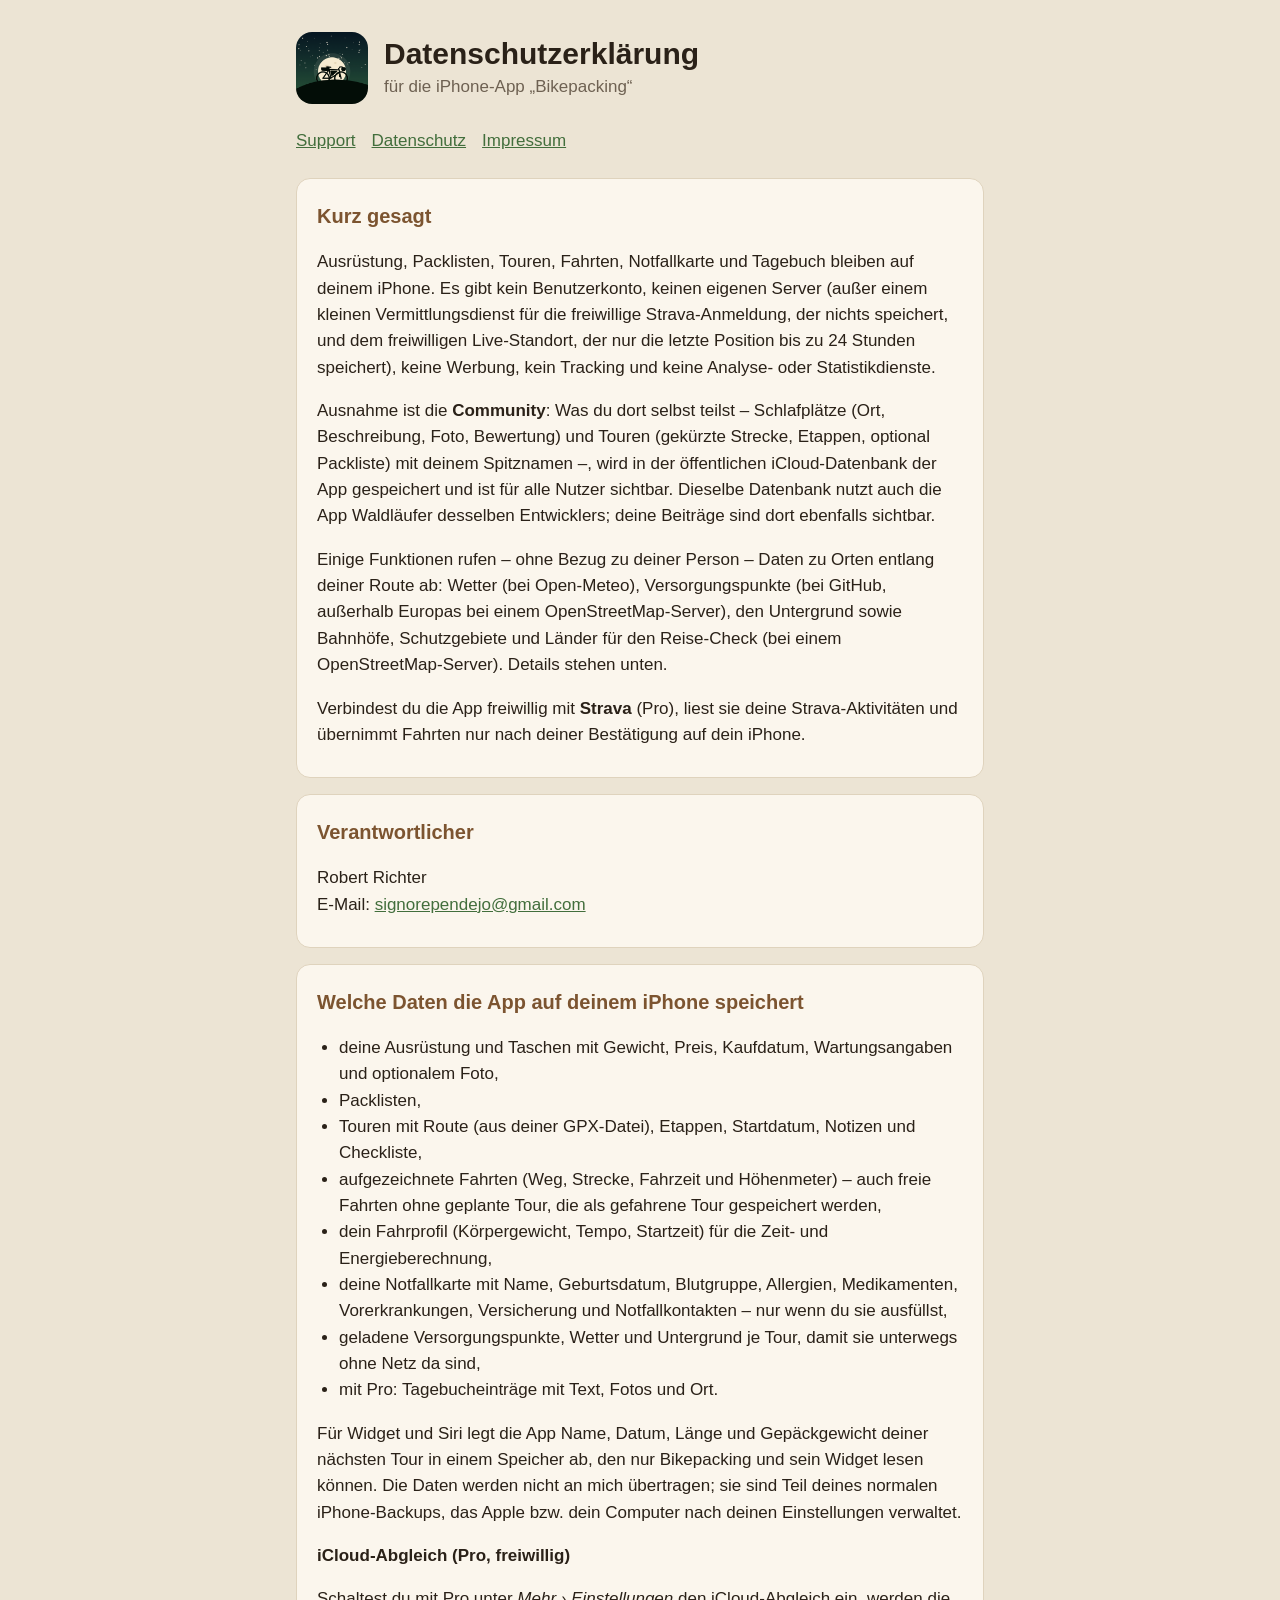
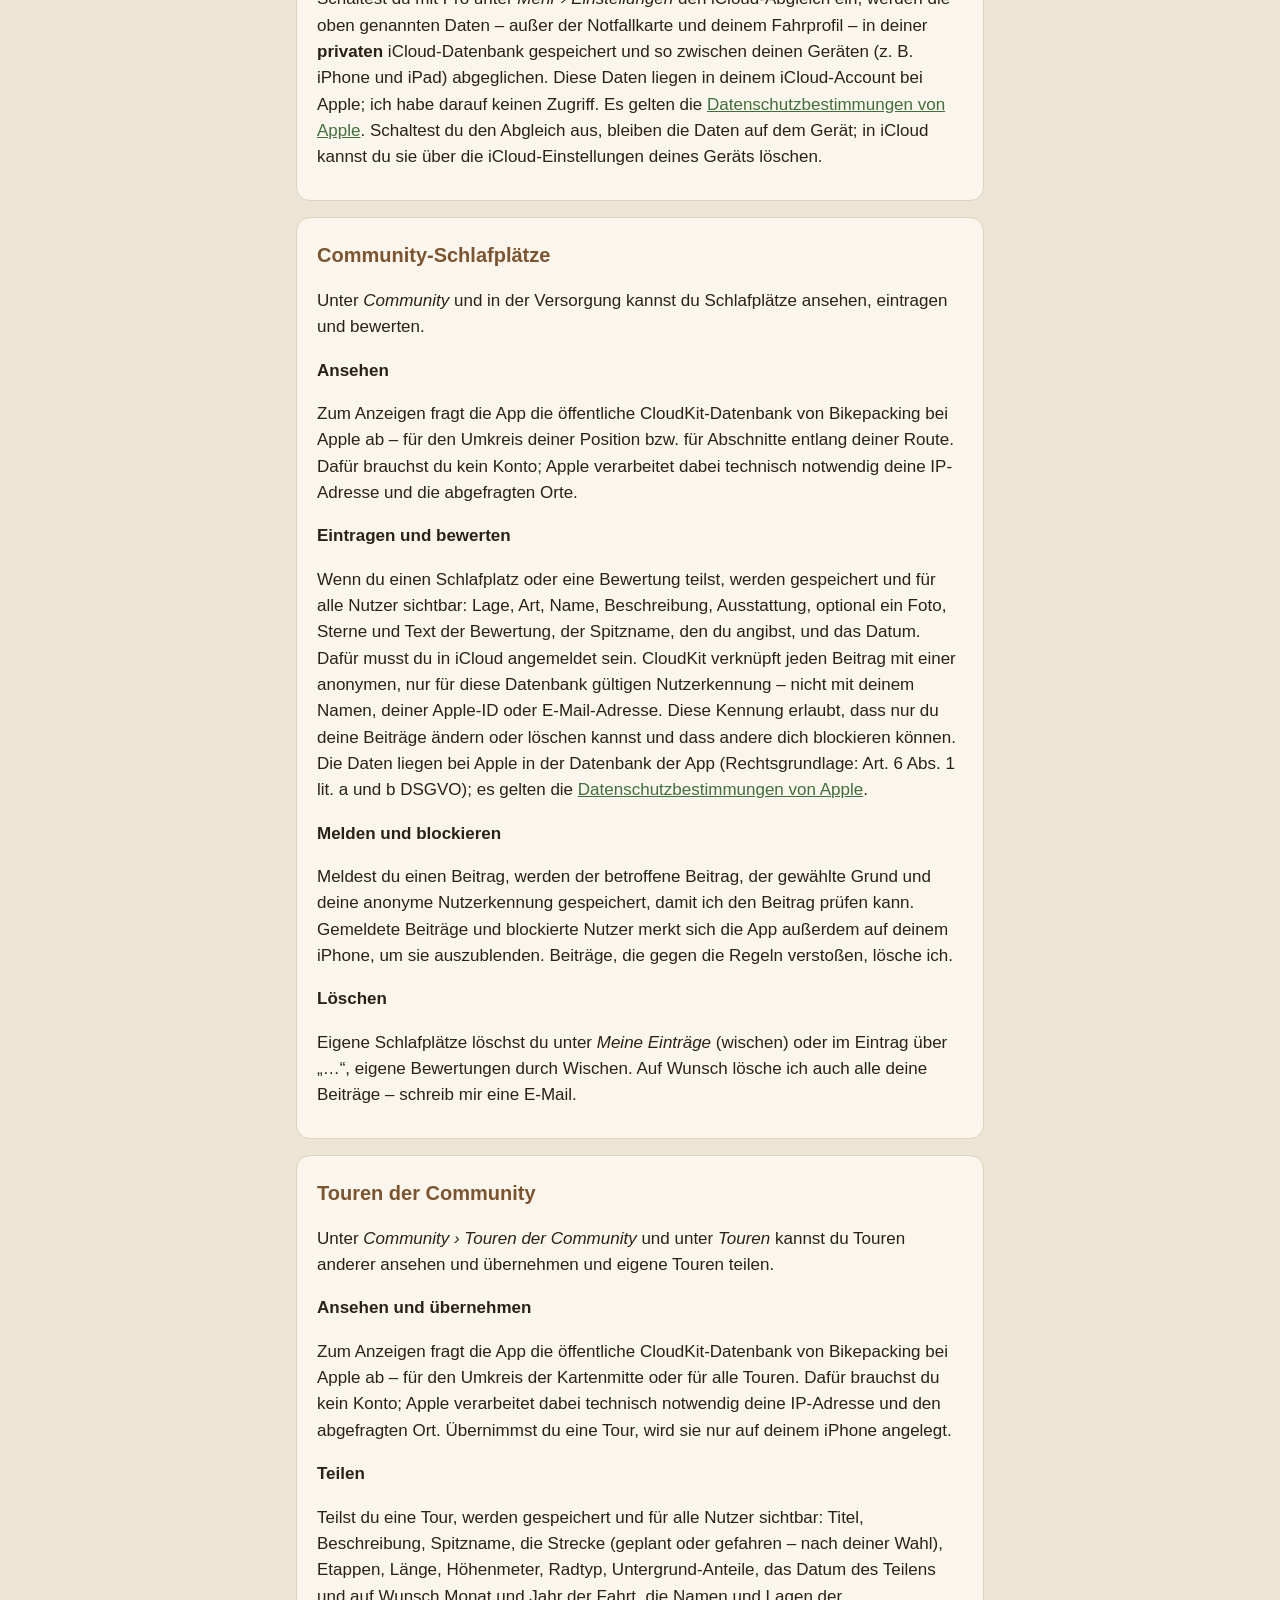
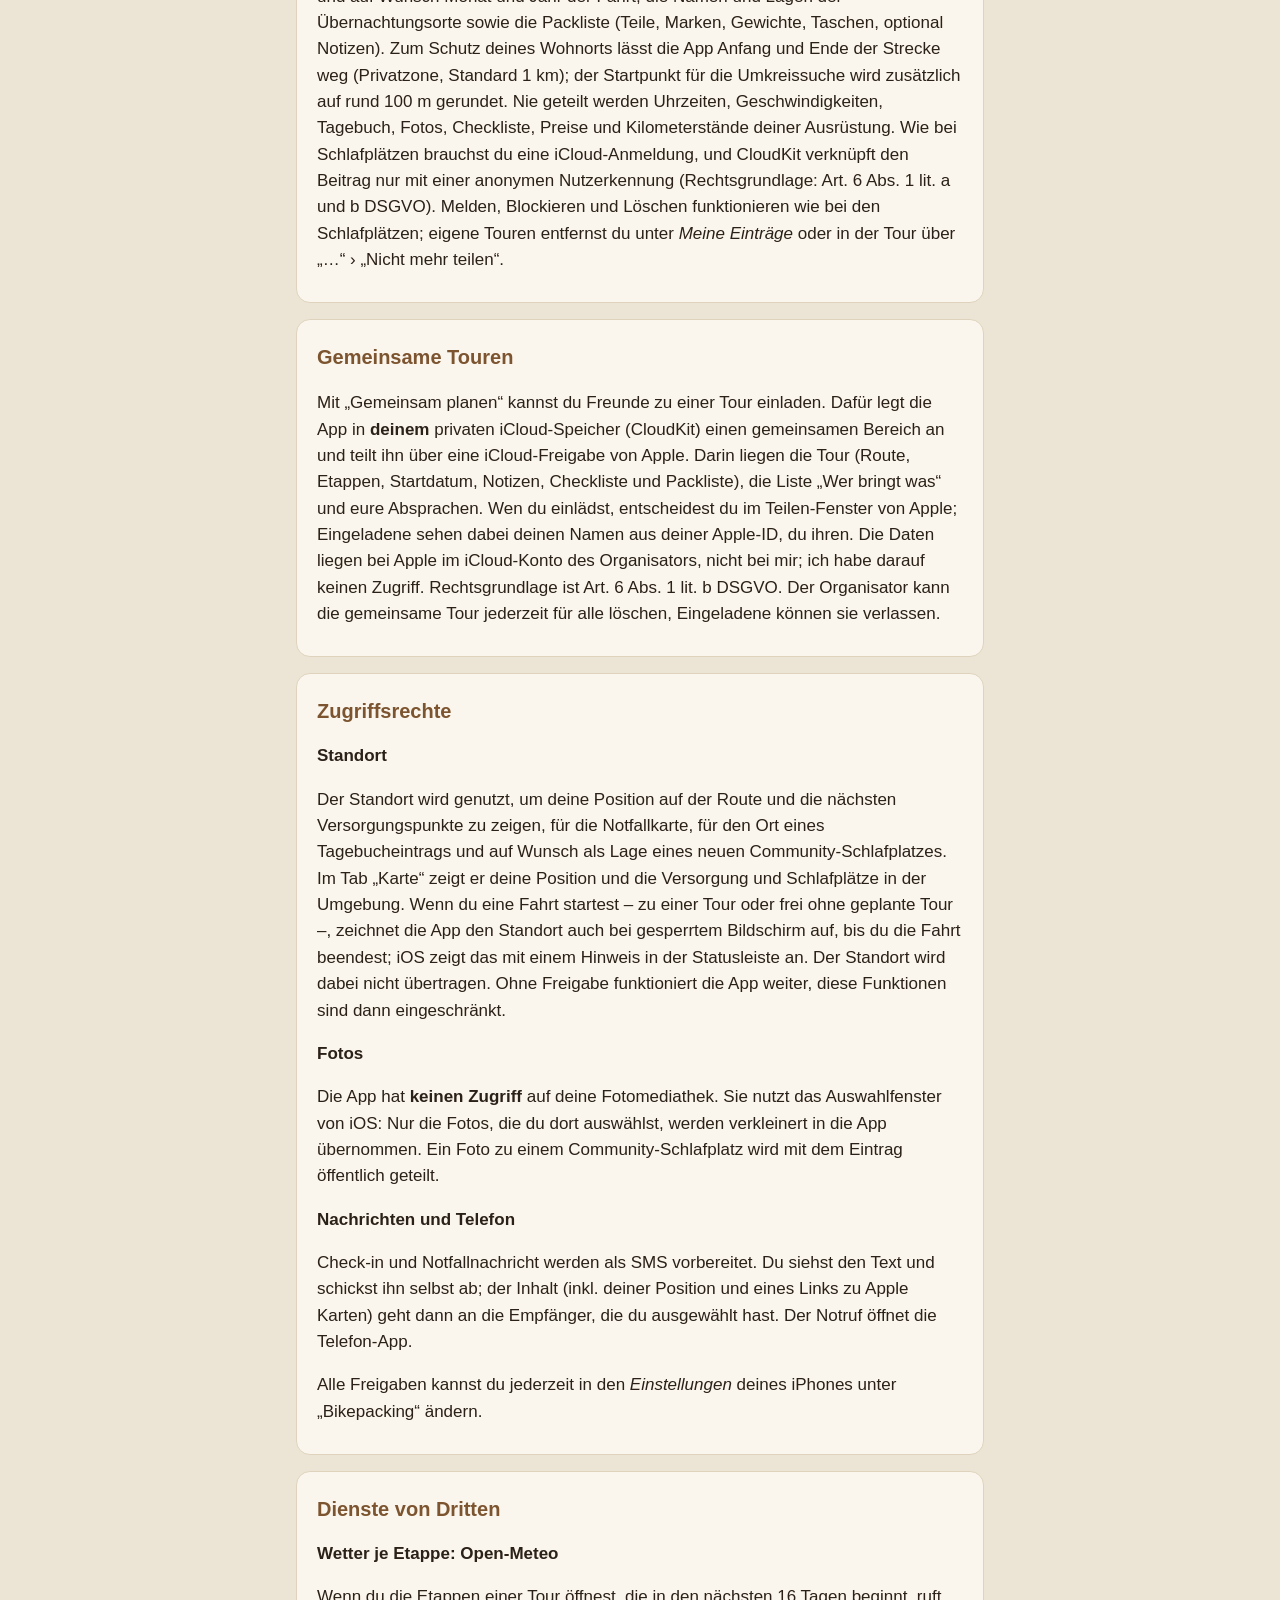
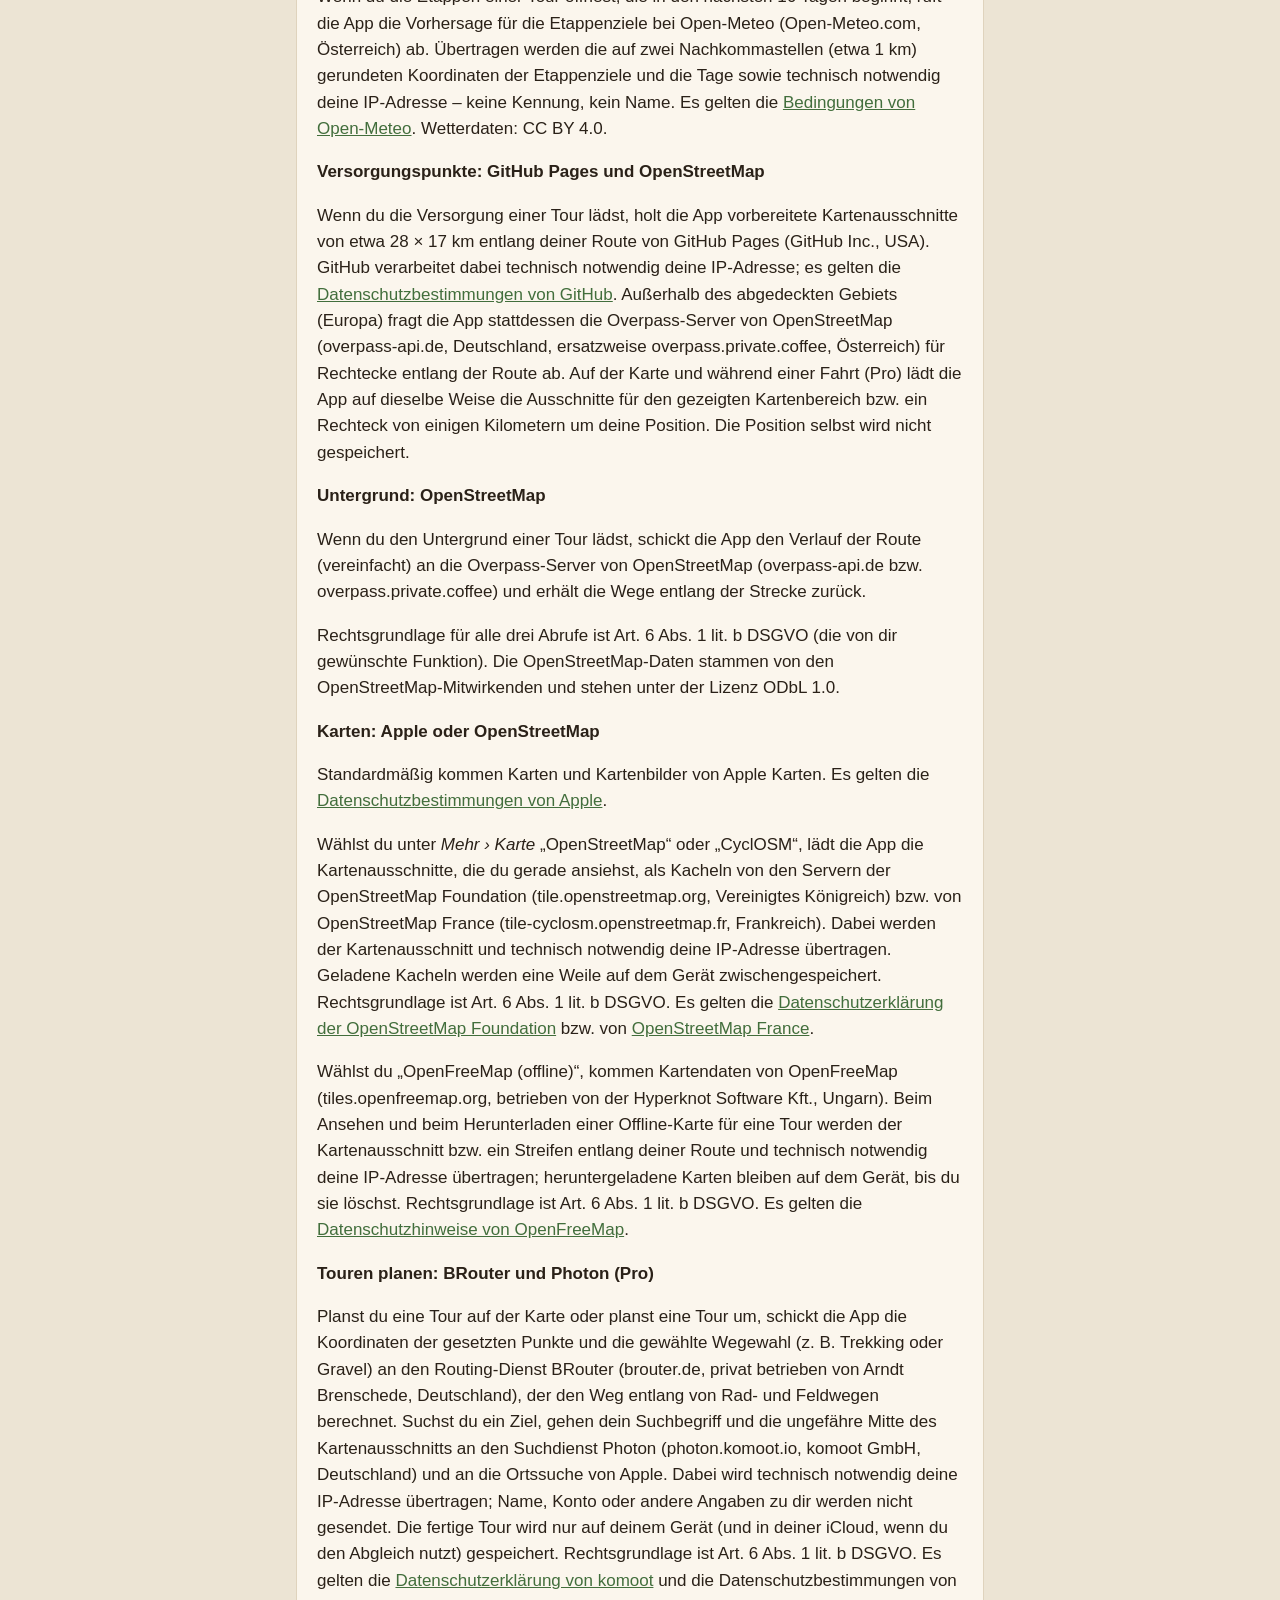
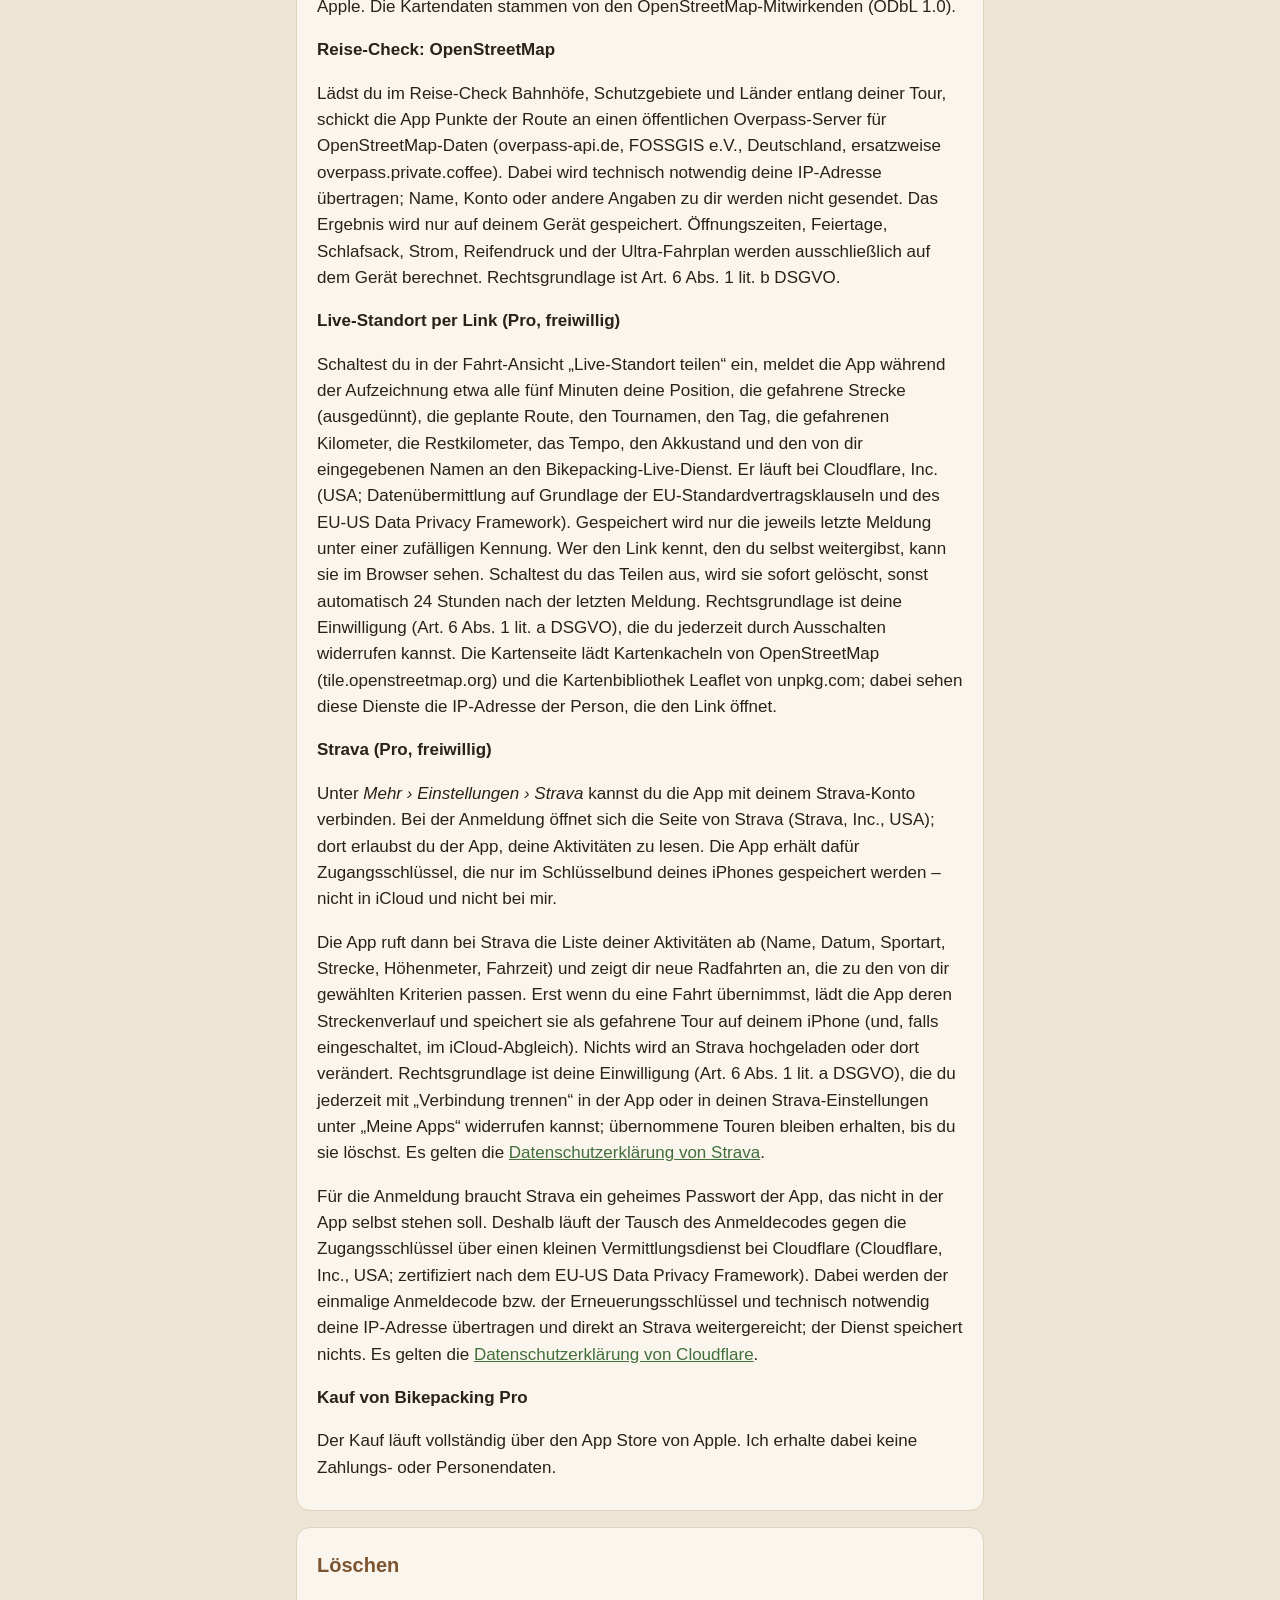
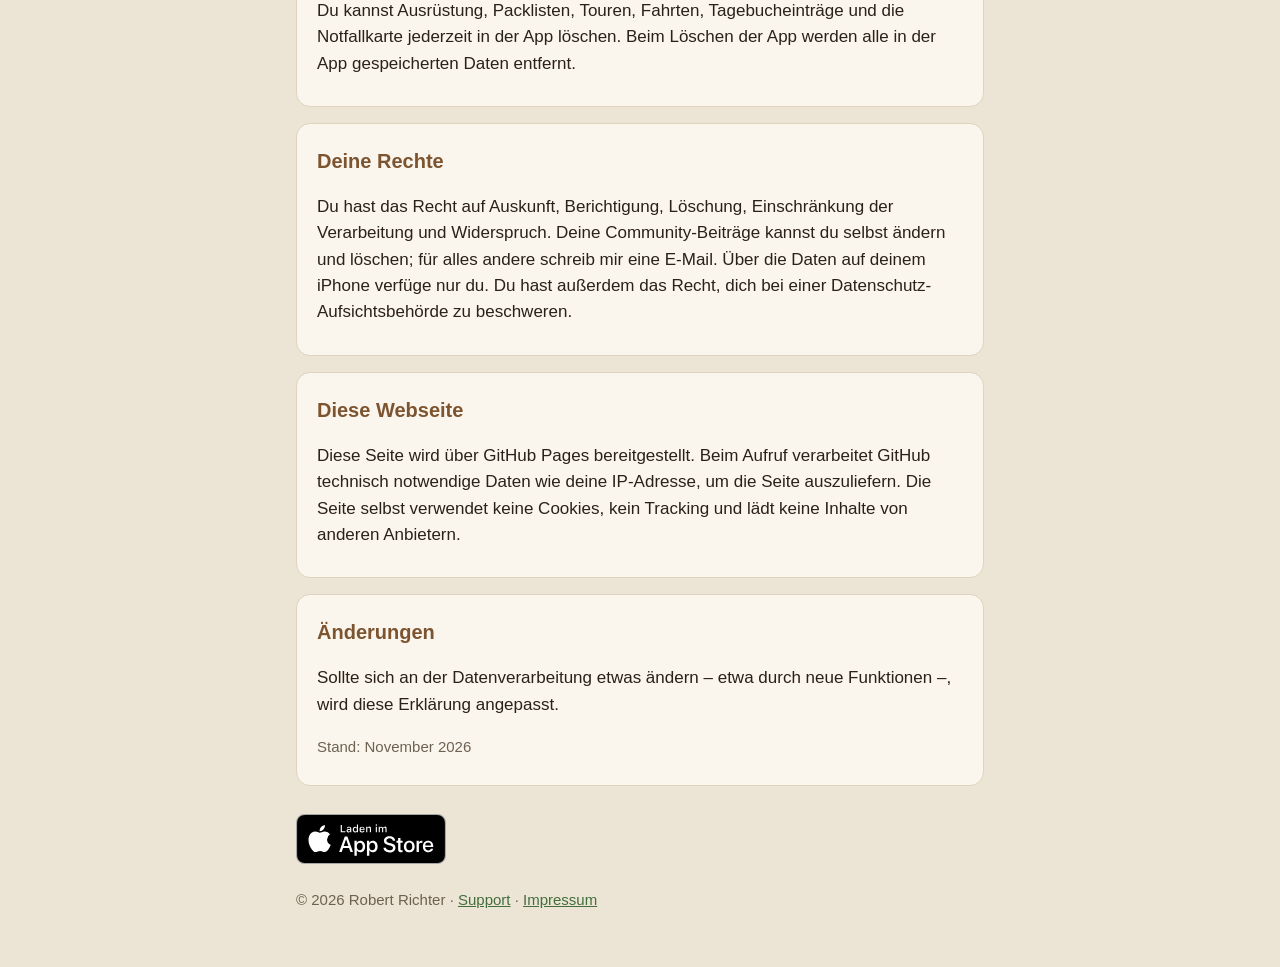
==== commit 724a239a: "Webseite: Karte, freie Aufzeichnung, Statistik und FIT-Import" ====
--- a/datenschutz.html
+++ b/datenschutz.html
@@ -50,7 +50,7 @@
       <li>deine Ausrüstung und Taschen mit Gewicht, Preis, Kaufdatum, Wartungsangaben und optionalem Foto,</li>
       <li>Packlisten,</li>
       <li>Touren mit Route (aus deiner GPX-Datei), Etappen, Startdatum, Notizen und Checkliste,</li>
-      <li>aufgezeichnete Fahrten (Strecke und Fahrzeit),</li>
+      <li>aufgezeichnete Fahrten (Weg, Strecke, Fahrzeit und Höhenmeter) – auch freie Fahrten ohne geplante Tour, die als gefahrene Tour gespeichert werden,</li>
       <li>dein Fahrprofil (Körpergewicht, Tempo, Startzeit) für die Zeit- und Energieberechnung,</li>
       <li>deine Notfallkarte mit Name, Geburtsdatum, Blutgruppe, Allergien, Medikamenten, Vorerkrankungen, Versicherung und
         Notfallkontakten – nur wenn du sie ausfüllst,</li>
@@ -127,7 +127,8 @@
     <h2>Zugriffsrechte</h2>
     <h3>Standort</h3>
     <p>Der Standort wird genutzt, um deine Position auf der Route und die nächsten Versorgungspunkte zu zeigen, für die
-      Notfallkarte, für den Ort eines Tagebucheintrags und auf Wunsch als Lage eines neuen Community-Schlafplatzes. Wenn du eine Fahrt startest, zeichnet die App den Standort auch bei
+      Notfallkarte, für den Ort eines Tagebucheintrags und auf Wunsch als Lage eines neuen Community-Schlafplatzes. Im Tab „Karte“ zeigt er deine Position und die
+      Versorgung und Schlafplätze in der Umgebung. Wenn du eine Fahrt startest – zu einer Tour oder frei ohne geplante Tour –, zeichnet die App den Standort auch bei
       gesperrtem Bildschirm auf, bis du die Fahrt beendest; iOS zeigt das mit einem Hinweis in der Statusleiste an. Der Standort
       wird dabei nicht übertragen. Ohne Freigabe funktioniert die App weiter, diese Funktionen sind dann eingeschränkt.</p>
     <h3>Fotos</h3>
@@ -153,7 +154,9 @@
       Route von GitHub Pages (GitHub Inc., USA). GitHub verarbeitet dabei technisch notwendig deine IP-Adresse; es gelten die
       <a href="https://docs.github.com/de/site-policy/privacy-policies/github-general-privacy-statement">Datenschutzbestimmungen von GitHub</a>.
       Außerhalb des abgedeckten Gebiets (Europa) fragt die App stattdessen die Overpass-Server von OpenStreetMap
-      (overpass-api.de, Deutschland, ersatzweise overpass.private.coffee, Österreich) für Rechtecke entlang der Route ab.</p>
+      (overpass-api.de, Deutschland, ersatzweise overpass.private.coffee, Österreich) für Rechtecke entlang der Route ab.
+      Auf der Karte und während einer Fahrt (Pro) lädt die App auf dieselbe Weise die Ausschnitte für den gezeigten
+      Kartenbereich bzw. ein Rechteck von einigen Kilometern um deine Position. Die Position selbst wird nicht gespeichert.</p>
     <h3>Untergrund: OpenStreetMap</h3>
     <p>Wenn du den Untergrund einer Tour lädst, schickt die App den Verlauf der Route (vereinfacht) an die Overpass-Server von
       OpenStreetMap (overpass-api.de bzw. overpass.private.coffee) und erhält die Wege entlang der Strecke zurück.</p>
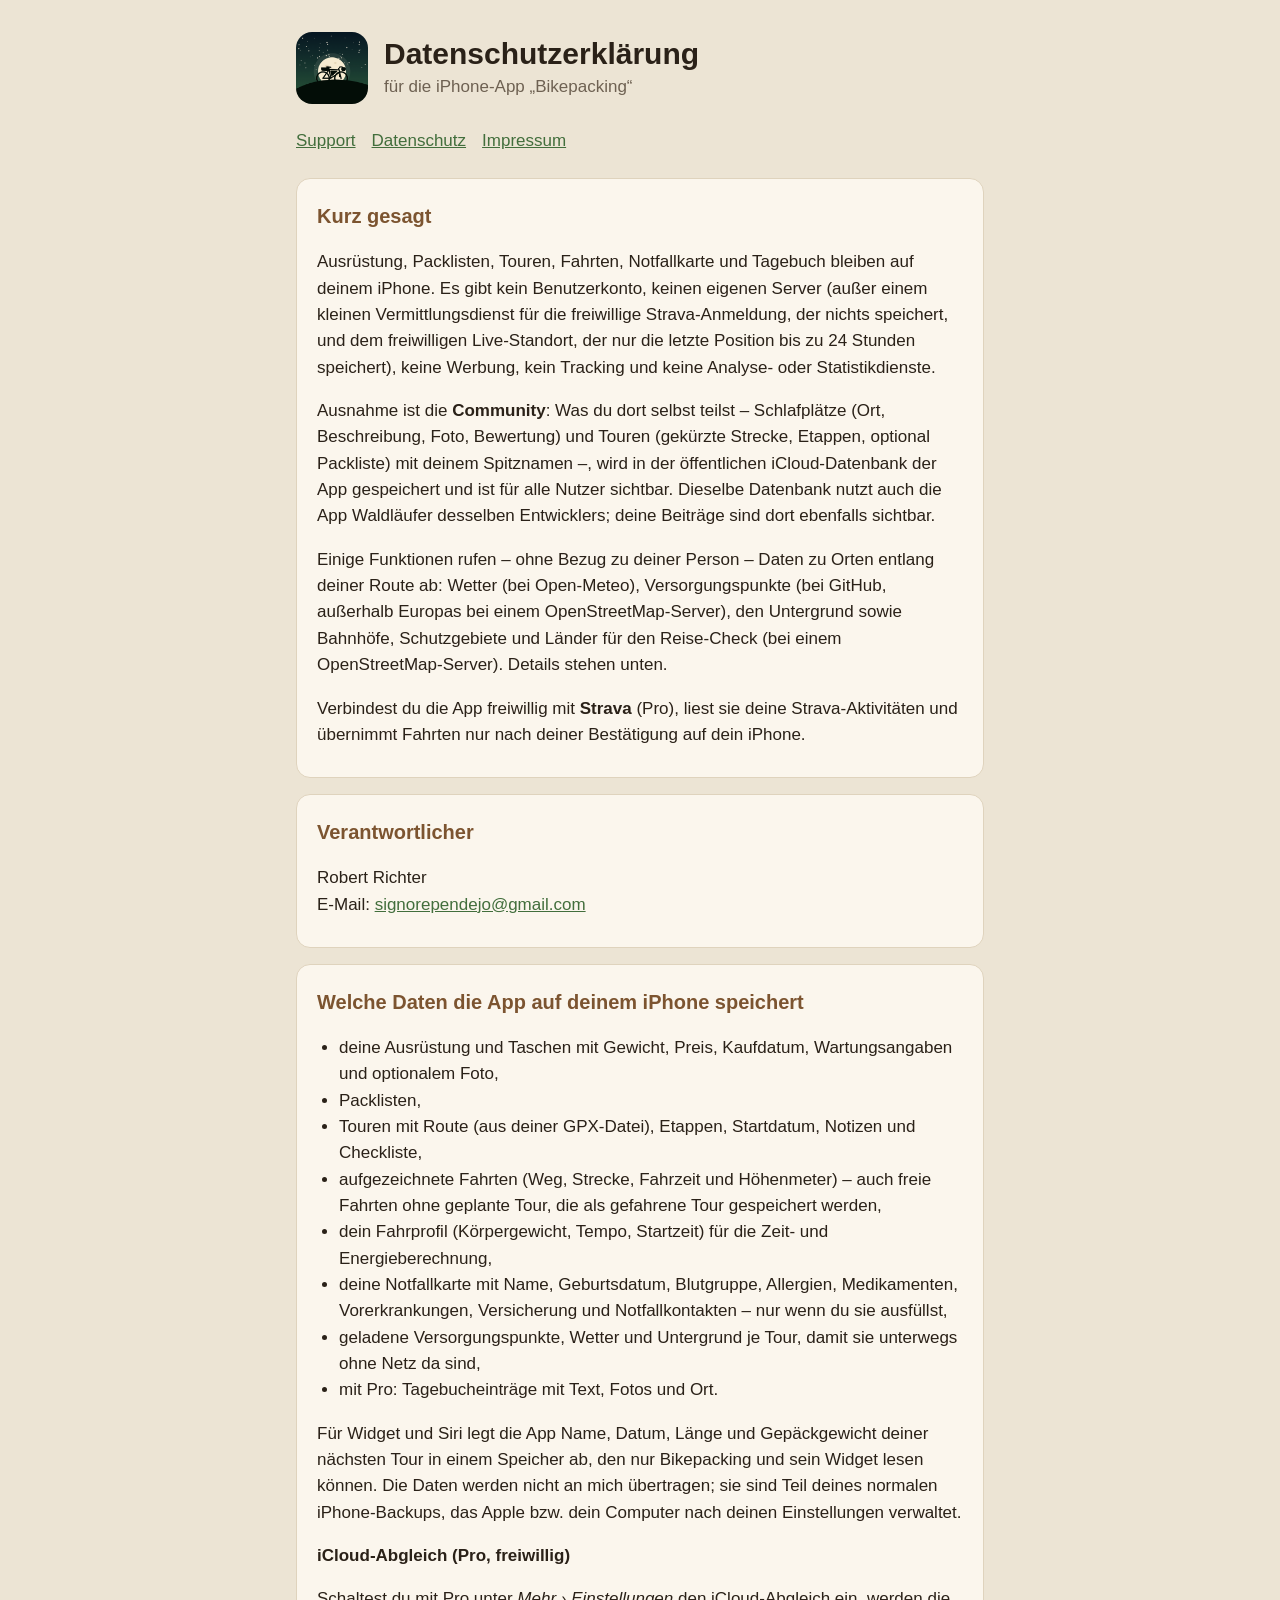
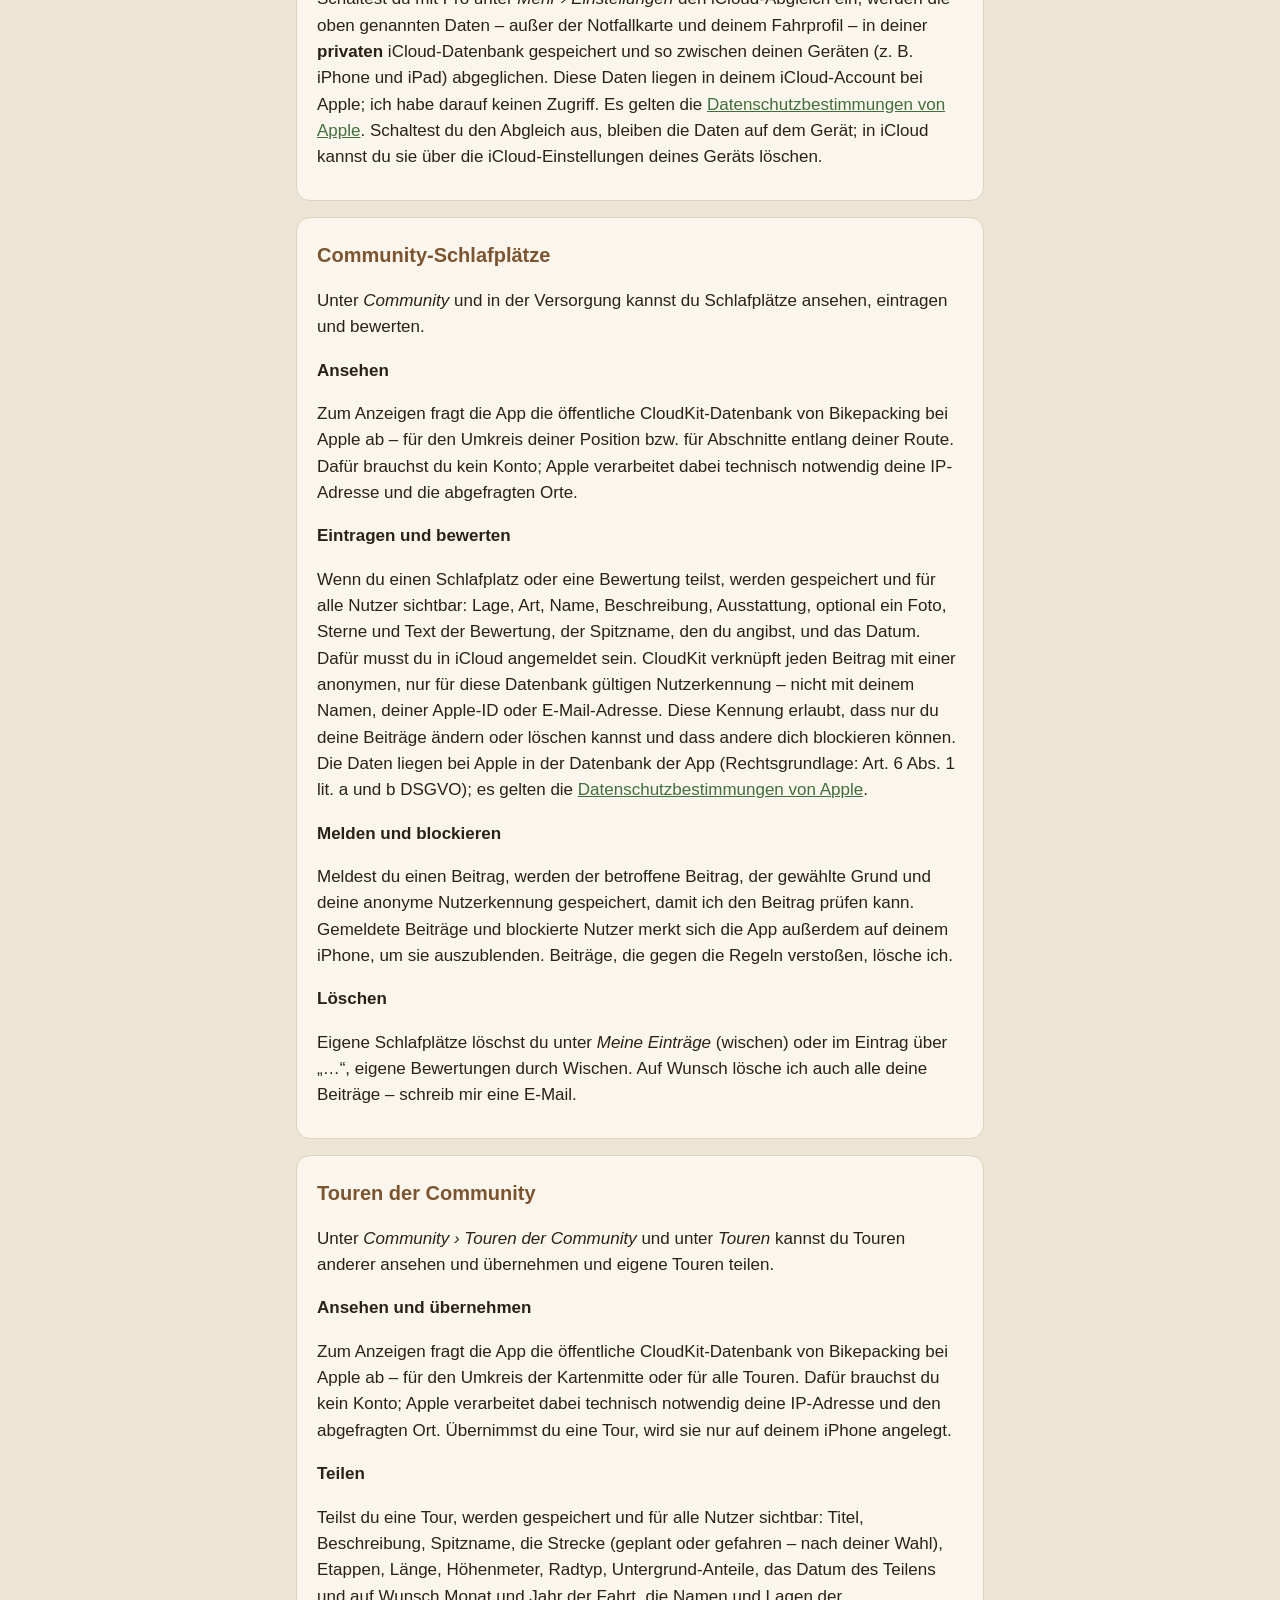
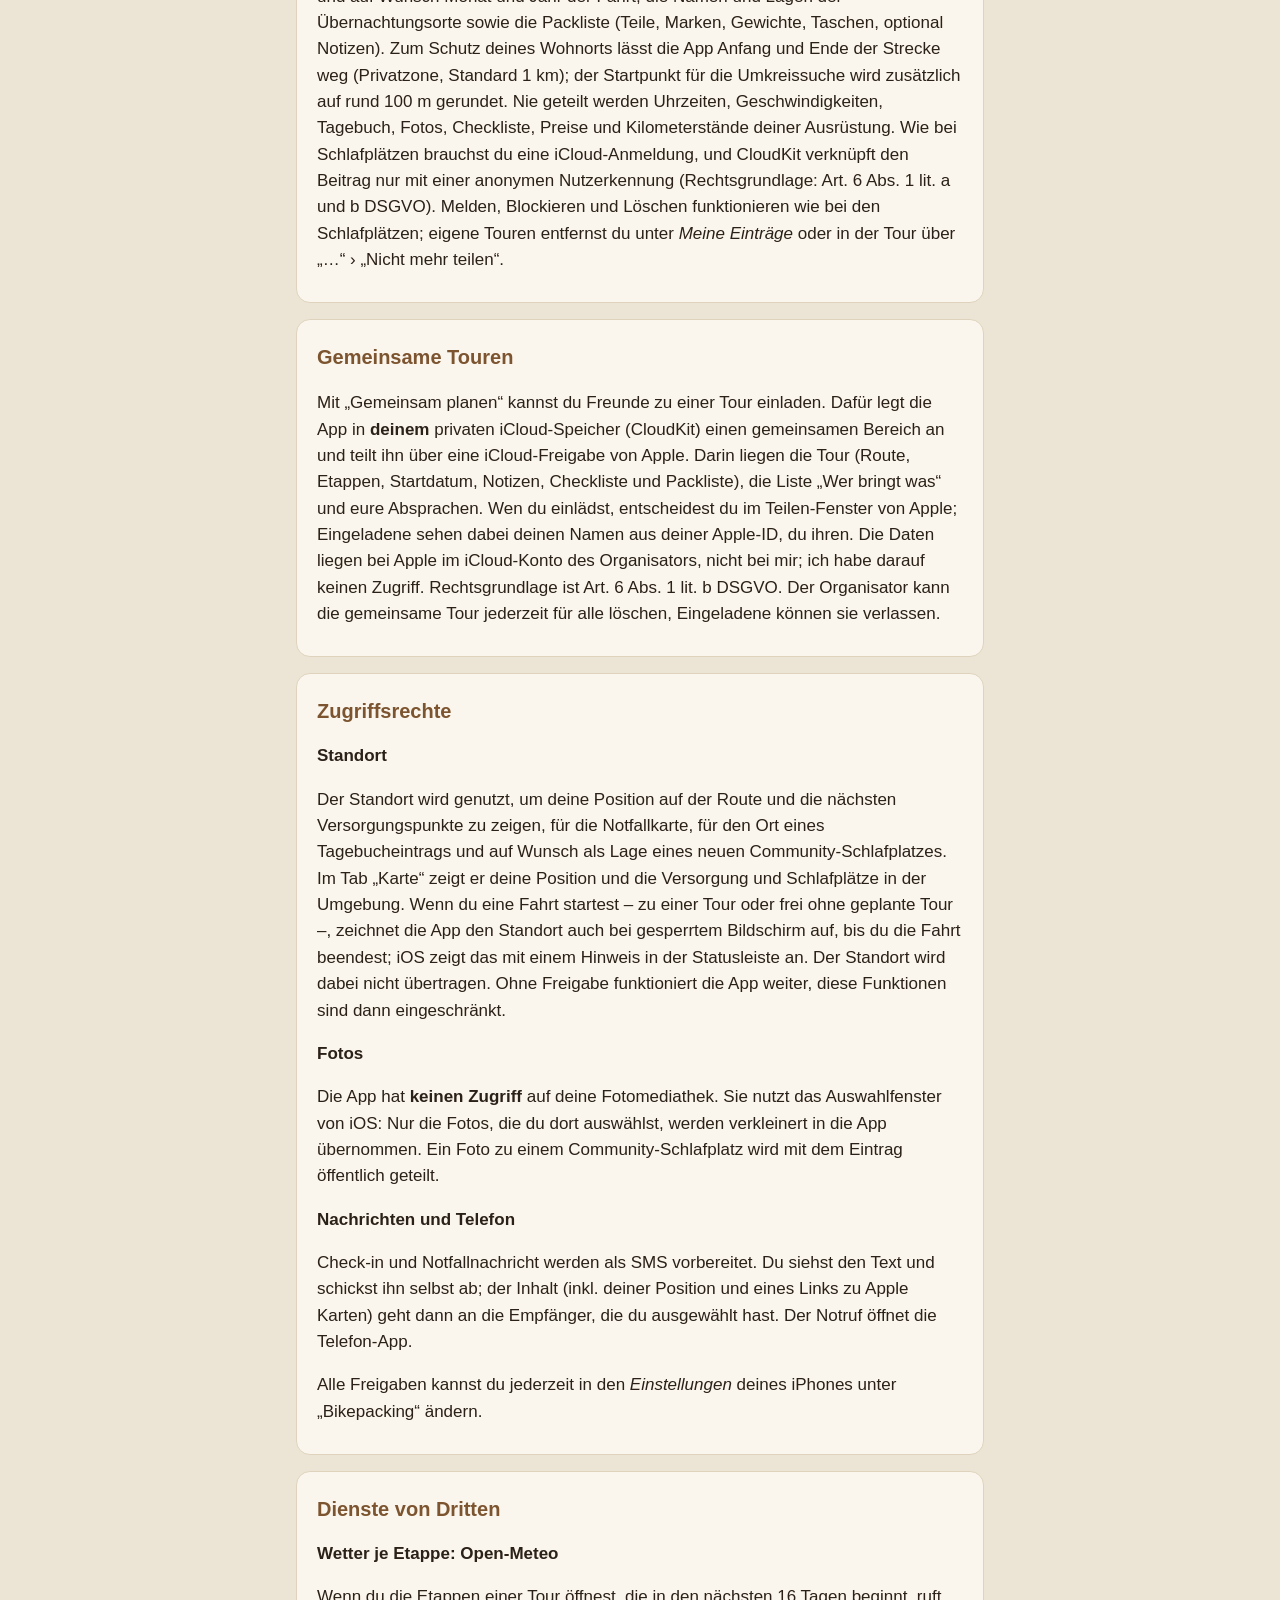
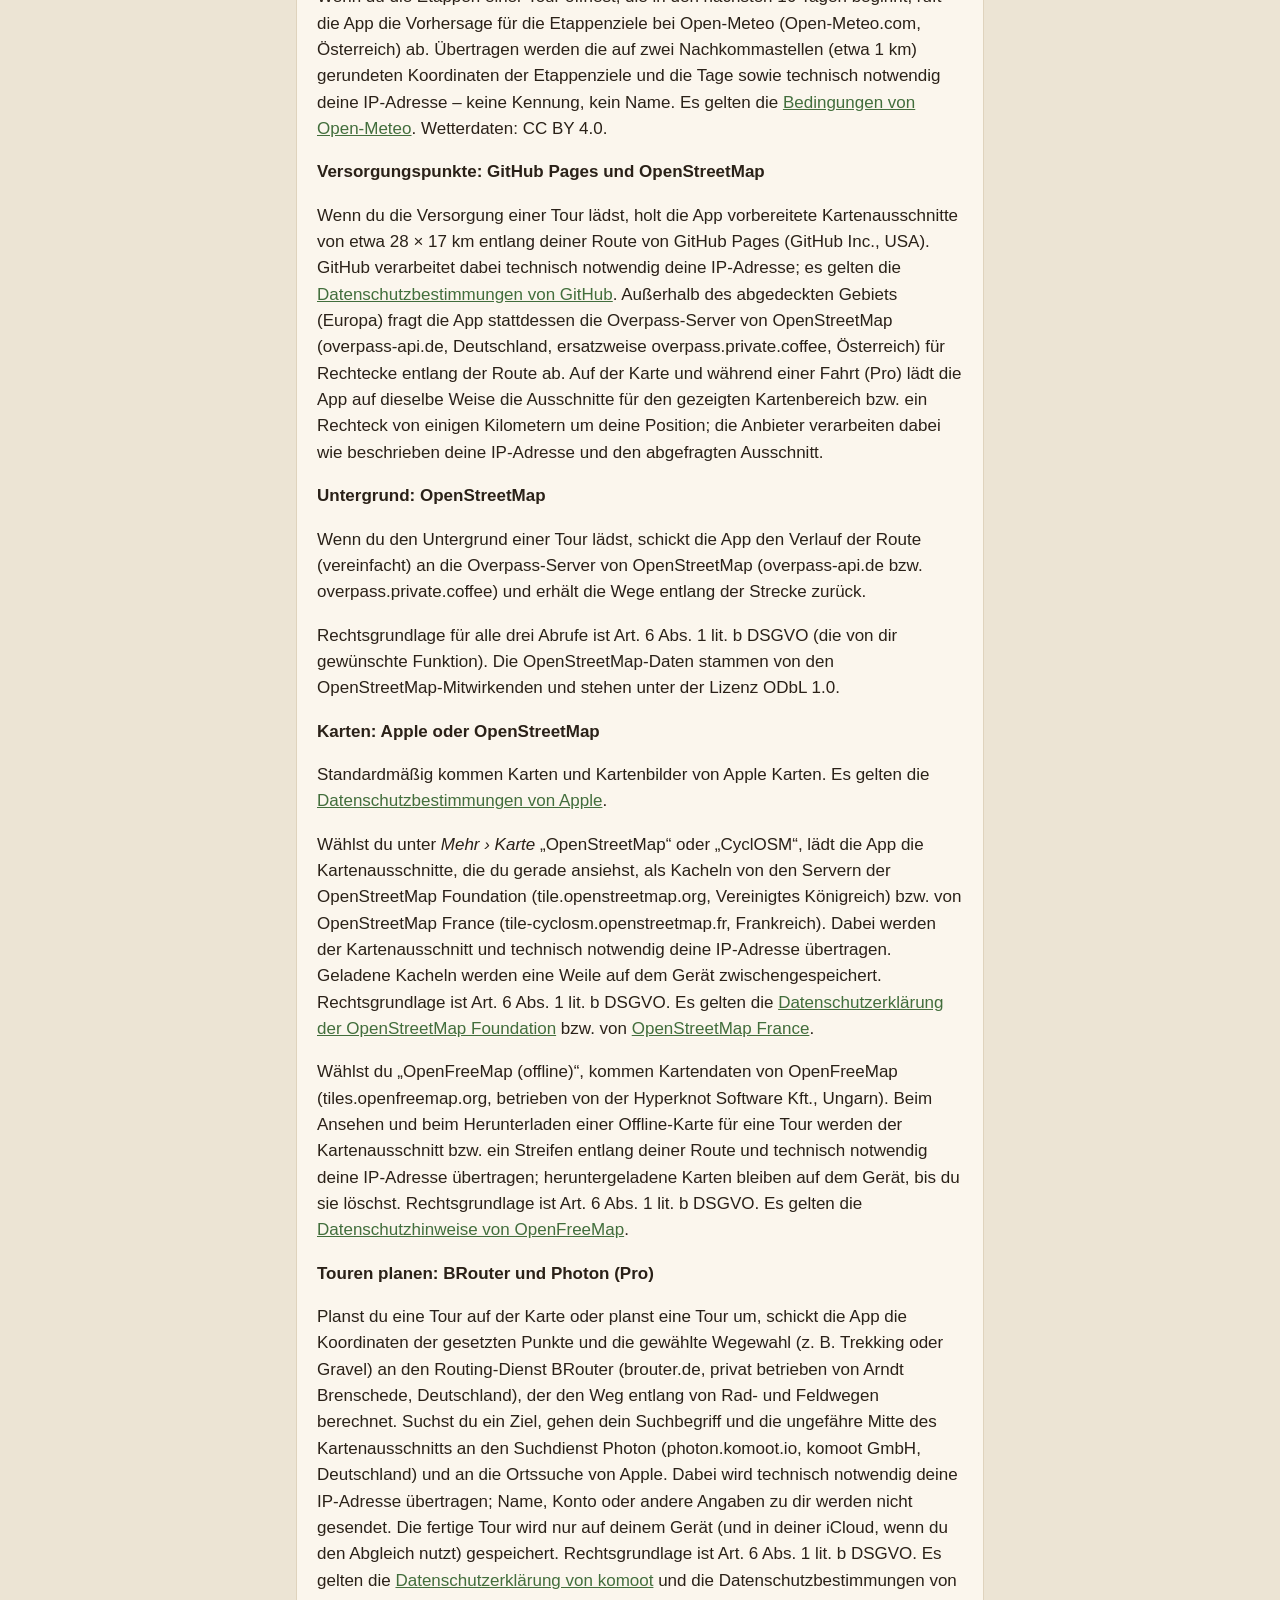
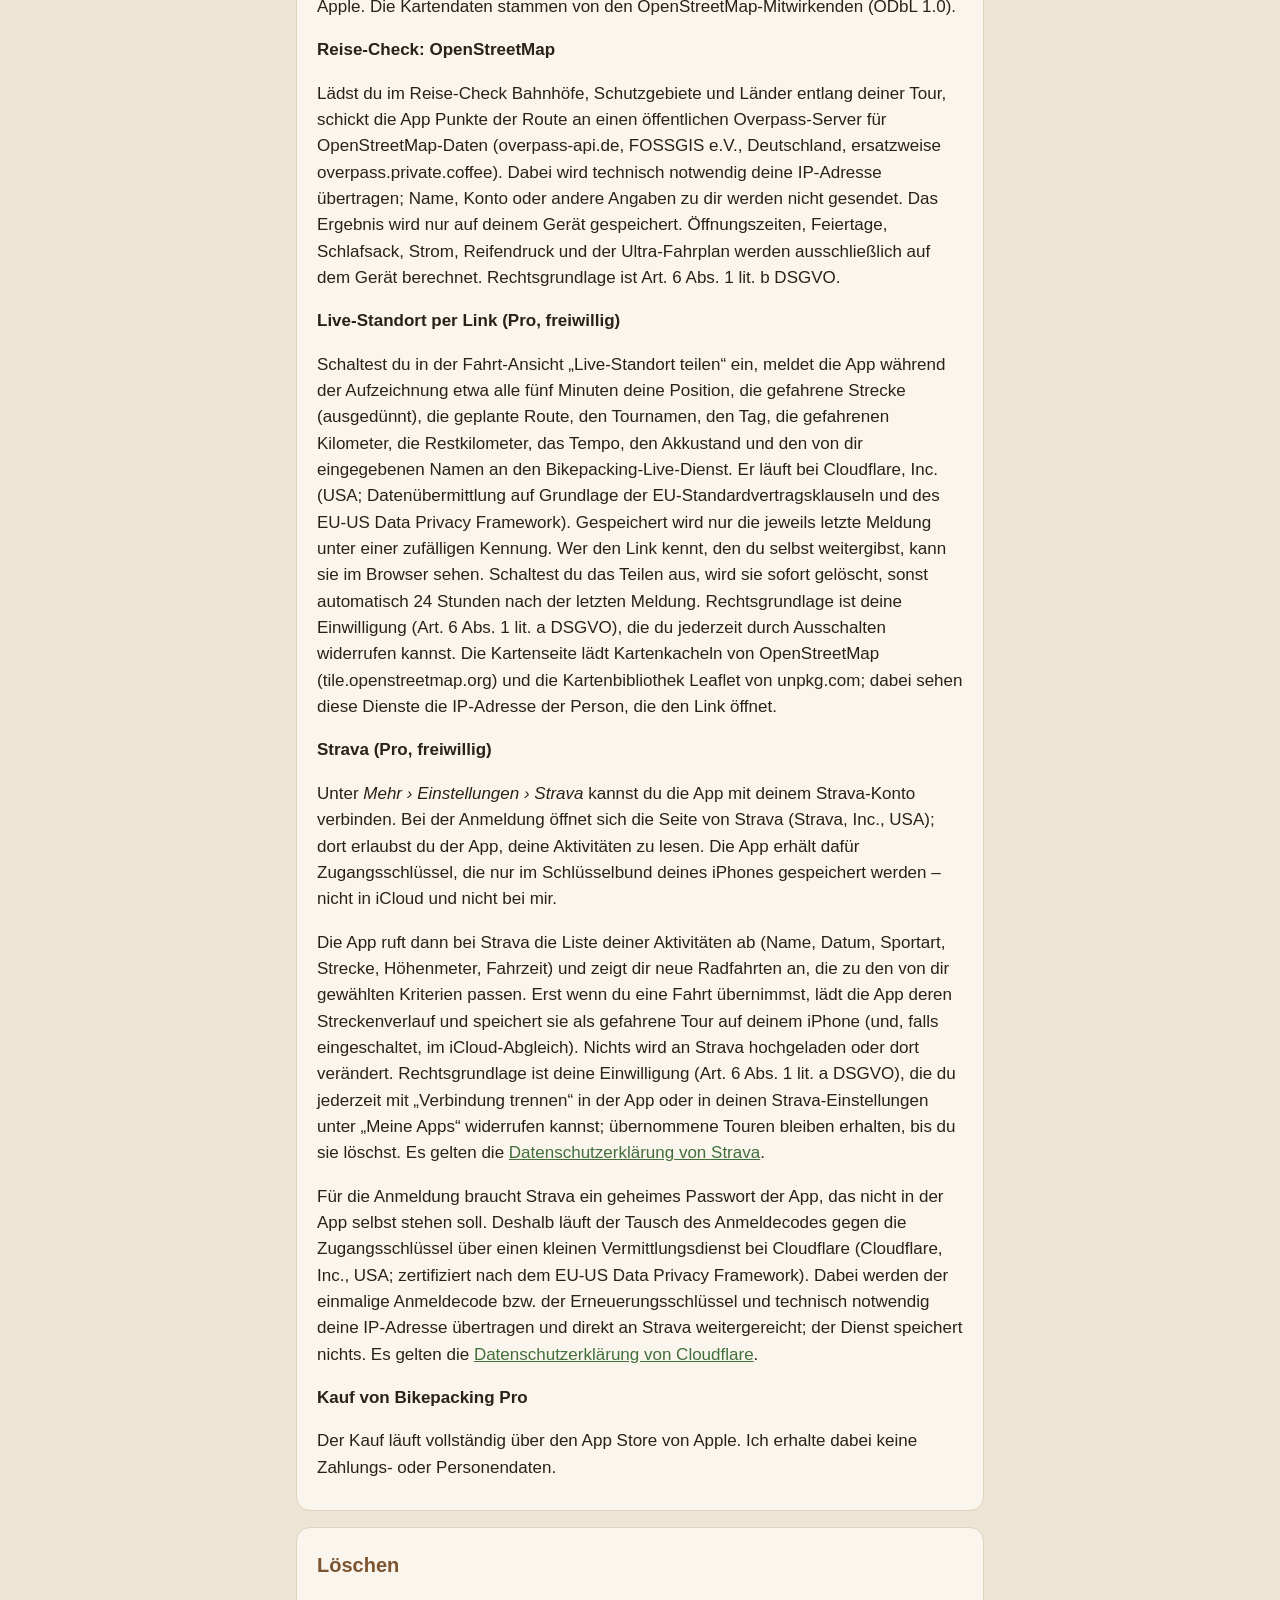
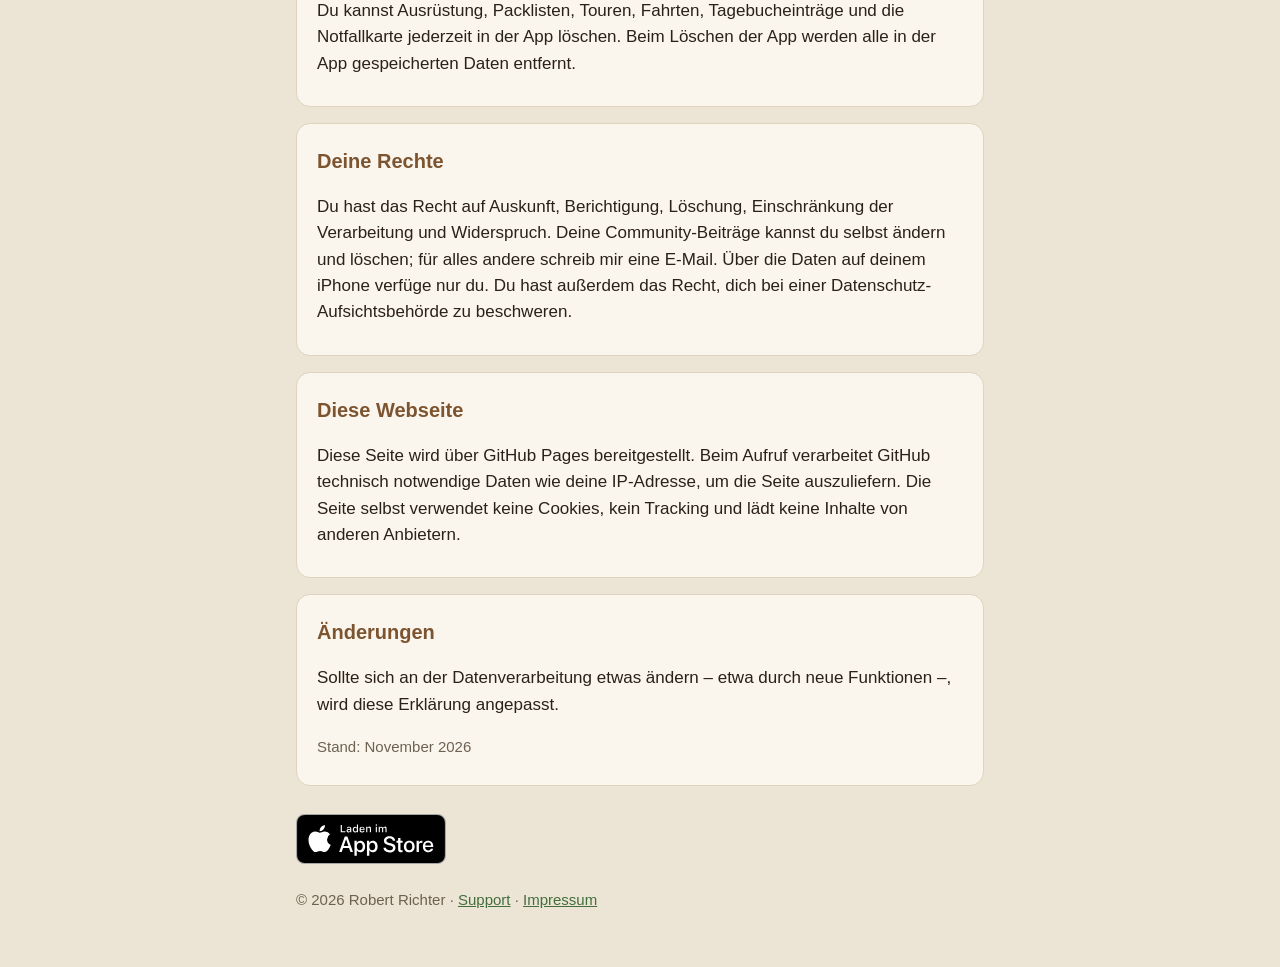
==== commit feb14a07: "Datenschutz: Formulierung Umkreis" ====
--- a/datenschutz.html
+++ b/datenschutz.html
@@ -156,7 +156,7 @@
       Außerhalb des abgedeckten Gebiets (Europa) fragt die App stattdessen die Overpass-Server von OpenStreetMap
       (overpass-api.de, Deutschland, ersatzweise overpass.private.coffee, Österreich) für Rechtecke entlang der Route ab.
       Auf der Karte und während einer Fahrt (Pro) lädt die App auf dieselbe Weise die Ausschnitte für den gezeigten
-      Kartenbereich bzw. ein Rechteck von einigen Kilometern um deine Position. Die Position selbst wird nicht gespeichert.</p>
+      Kartenbereich bzw. ein Rechteck von einigen Kilometern um deine Position; die Anbieter verarbeiten dabei wie beschrieben deine IP-Adresse und den abgefragten Ausschnitt.</p>
     <h3>Untergrund: OpenStreetMap</h3>
     <p>Wenn du den Untergrund einer Tour lädst, schickt die App den Verlauf der Route (vereinfacht) an die Overpass-Server von
       OpenStreetMap (overpass-api.de bzw. overpass.private.coffee) und erhält die Wege entlang der Strecke zurück.</p>
